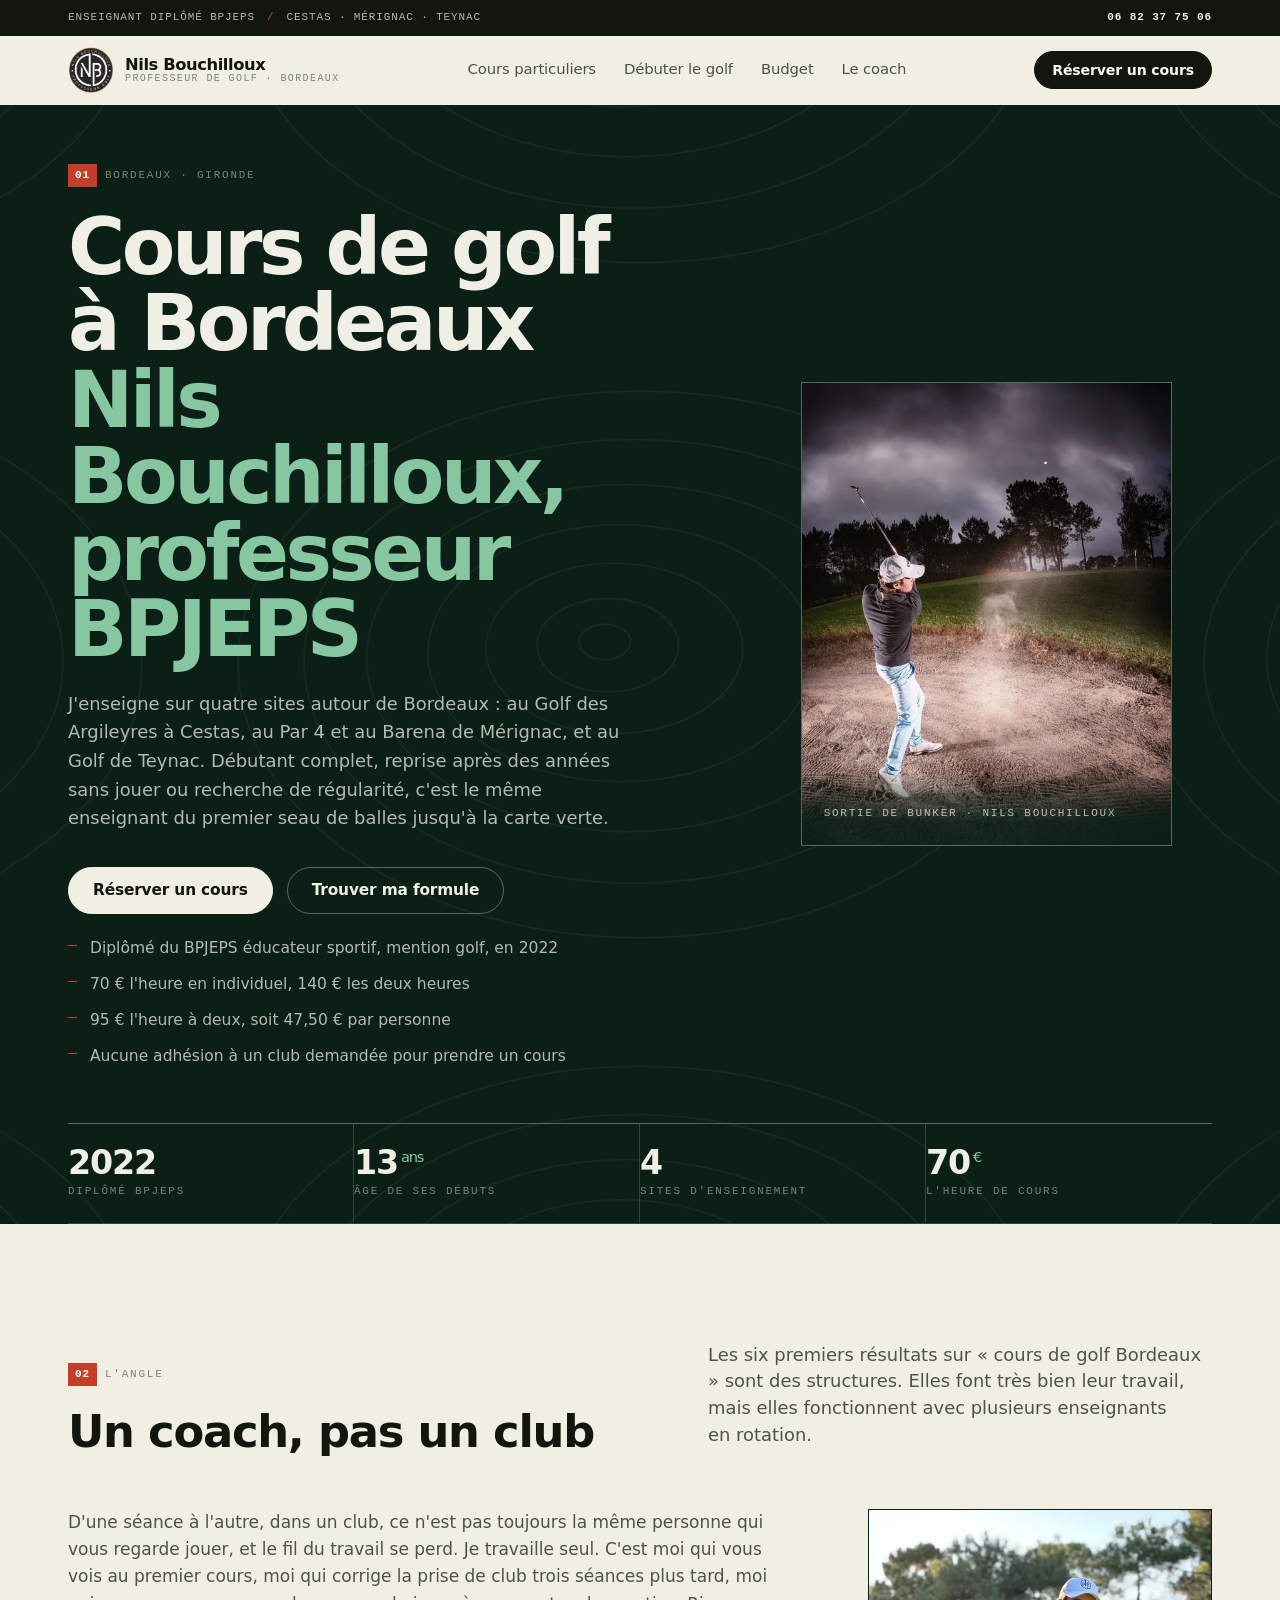
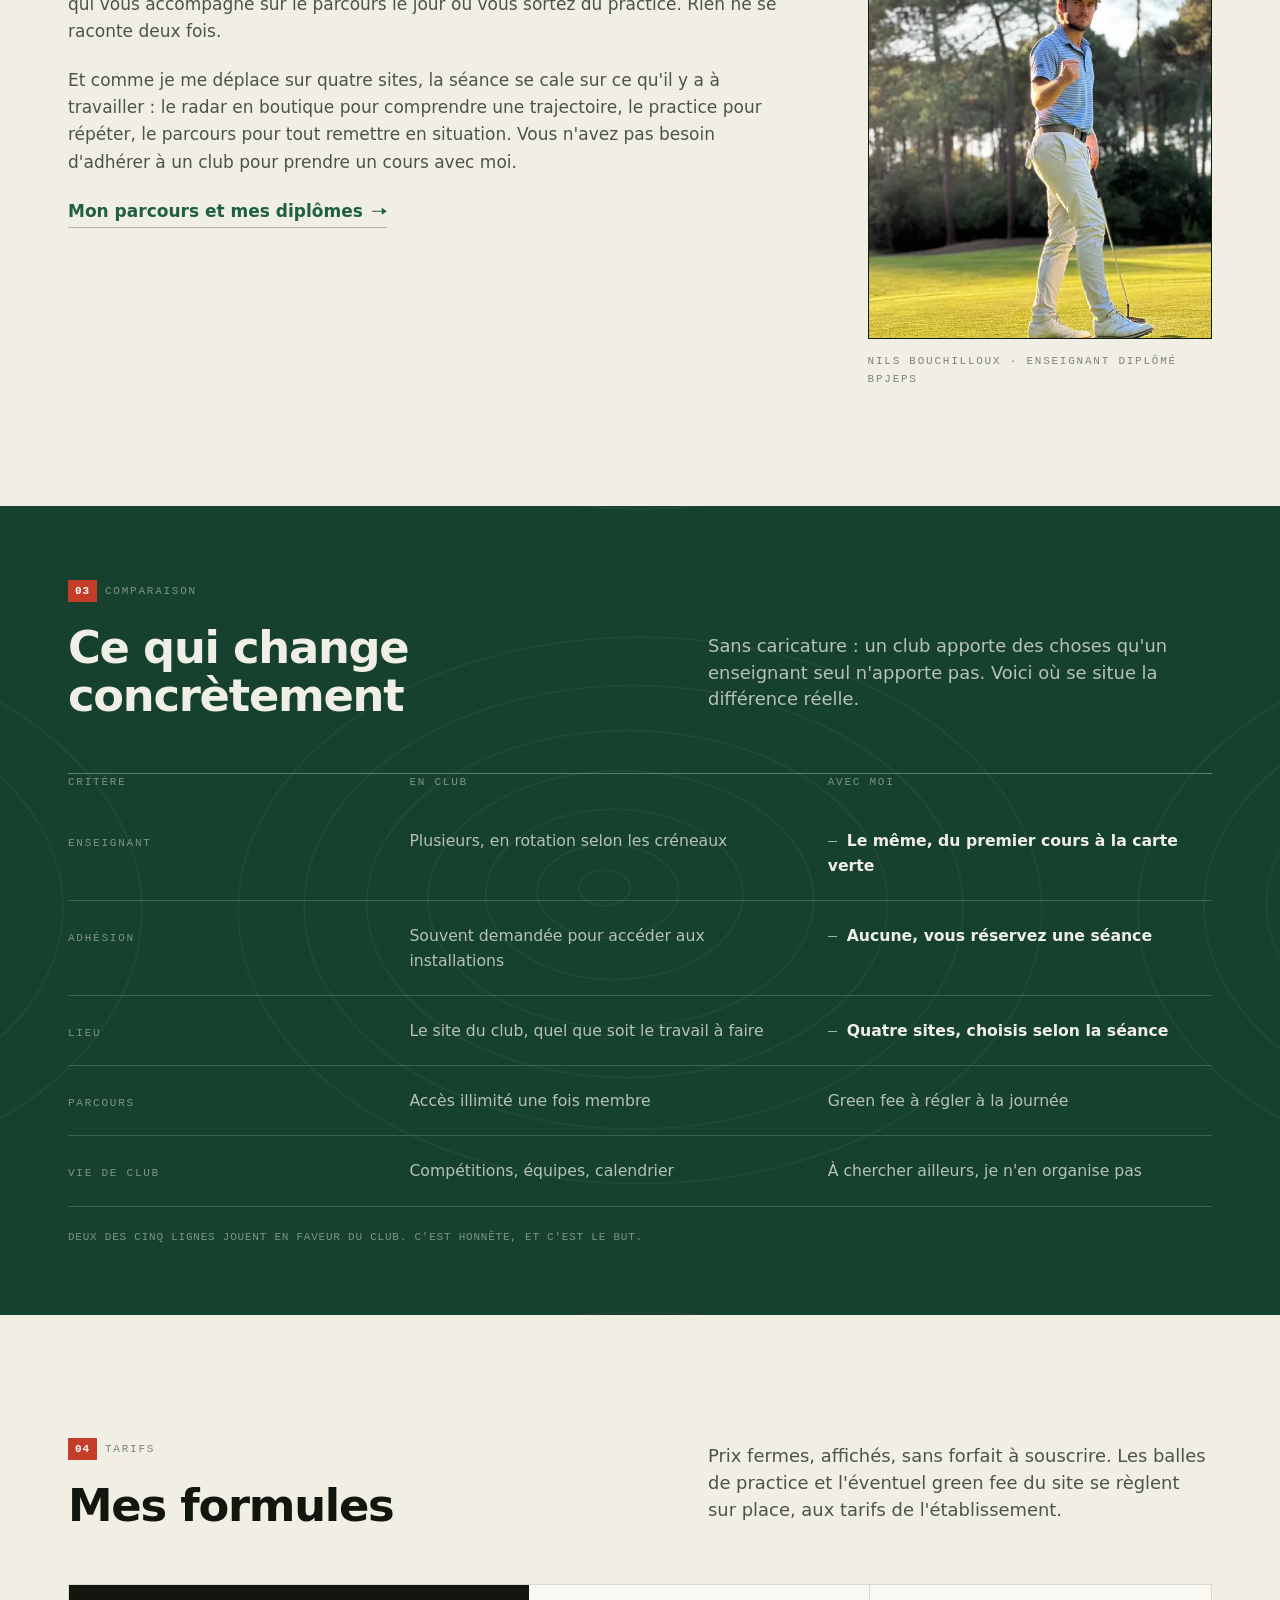
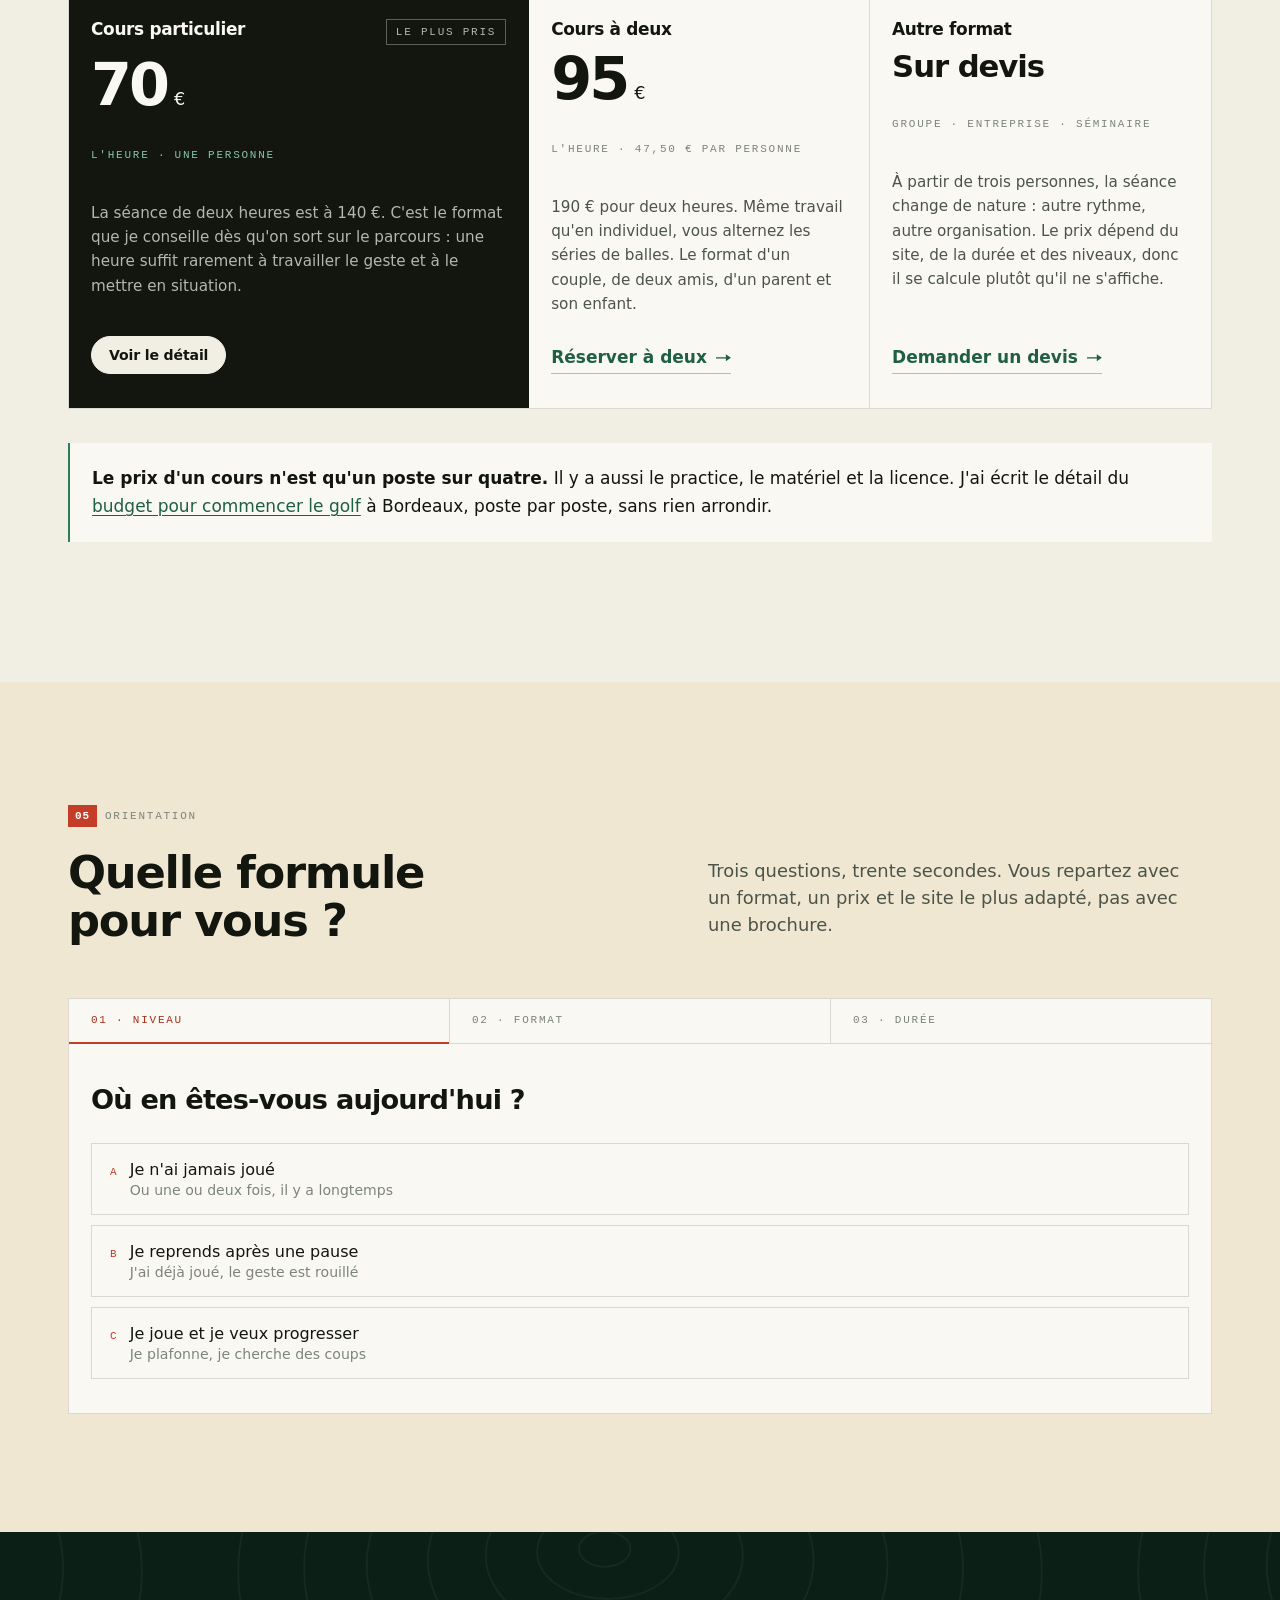
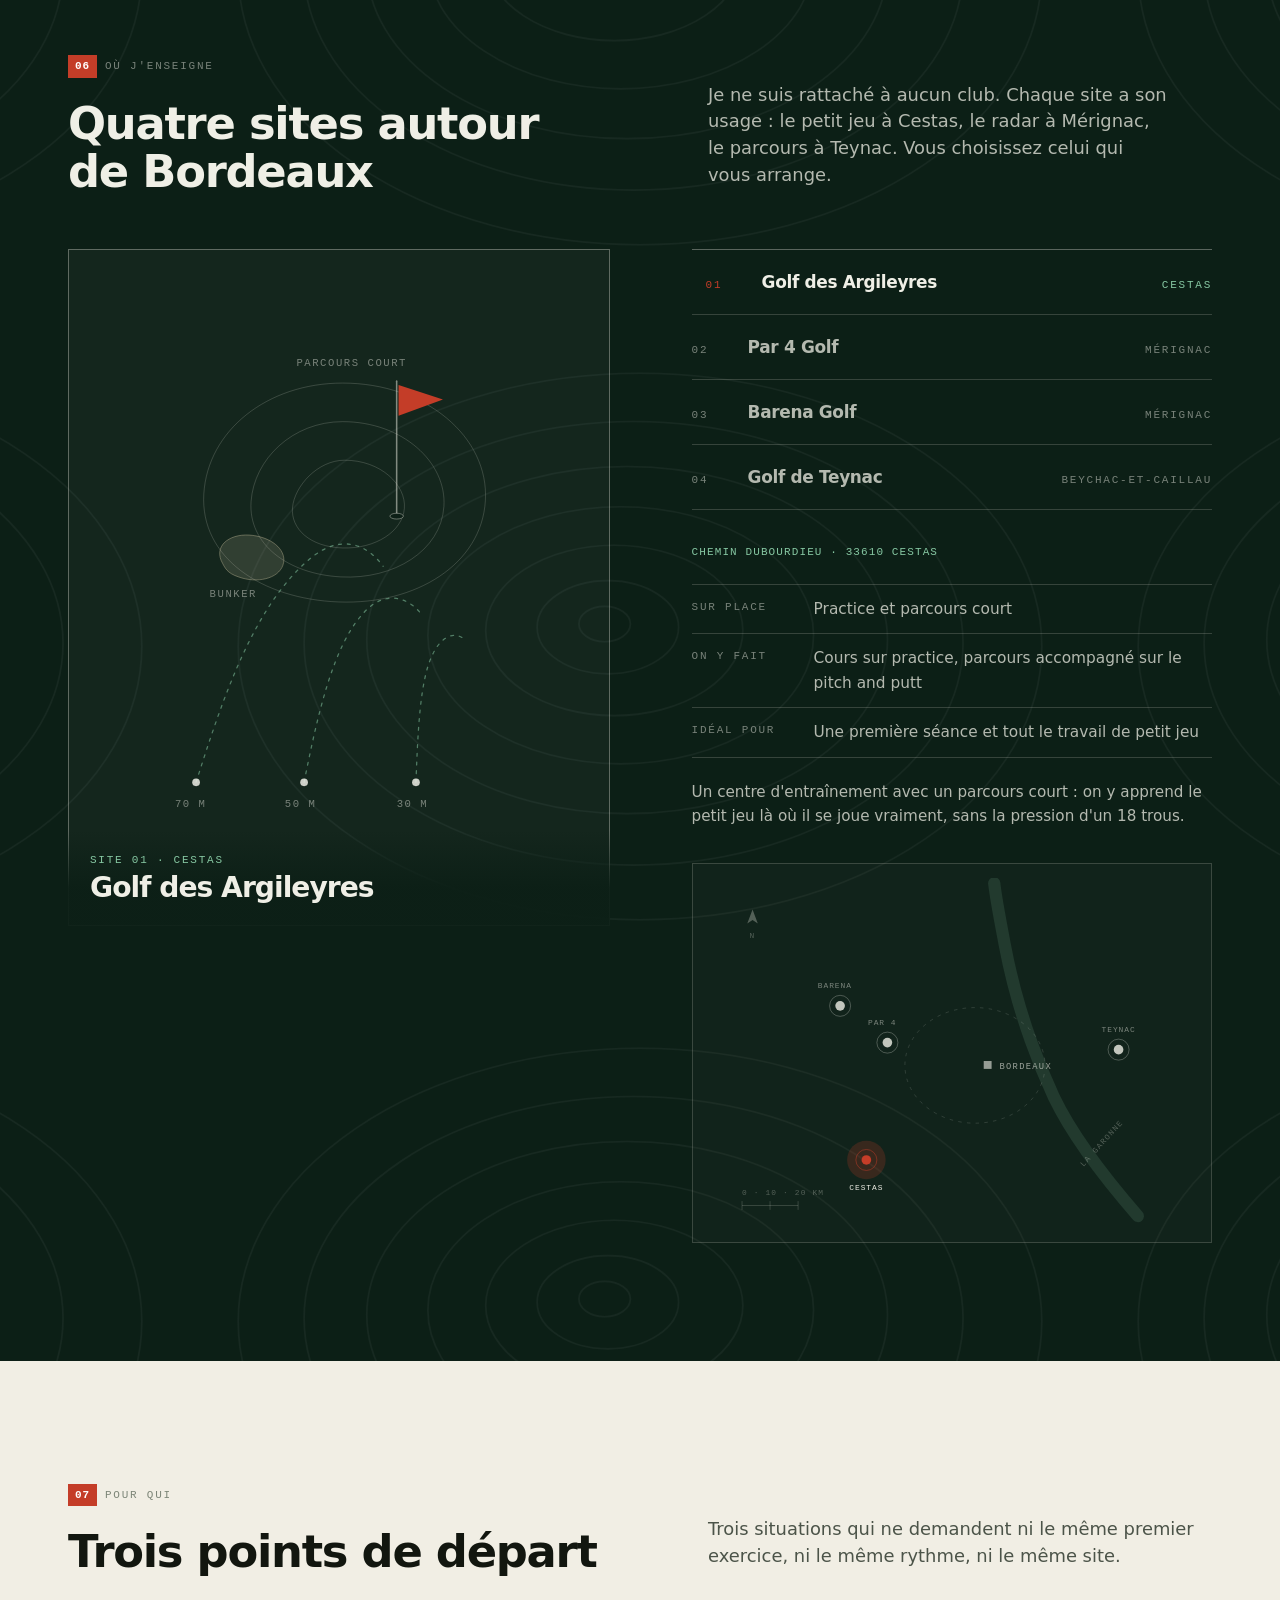
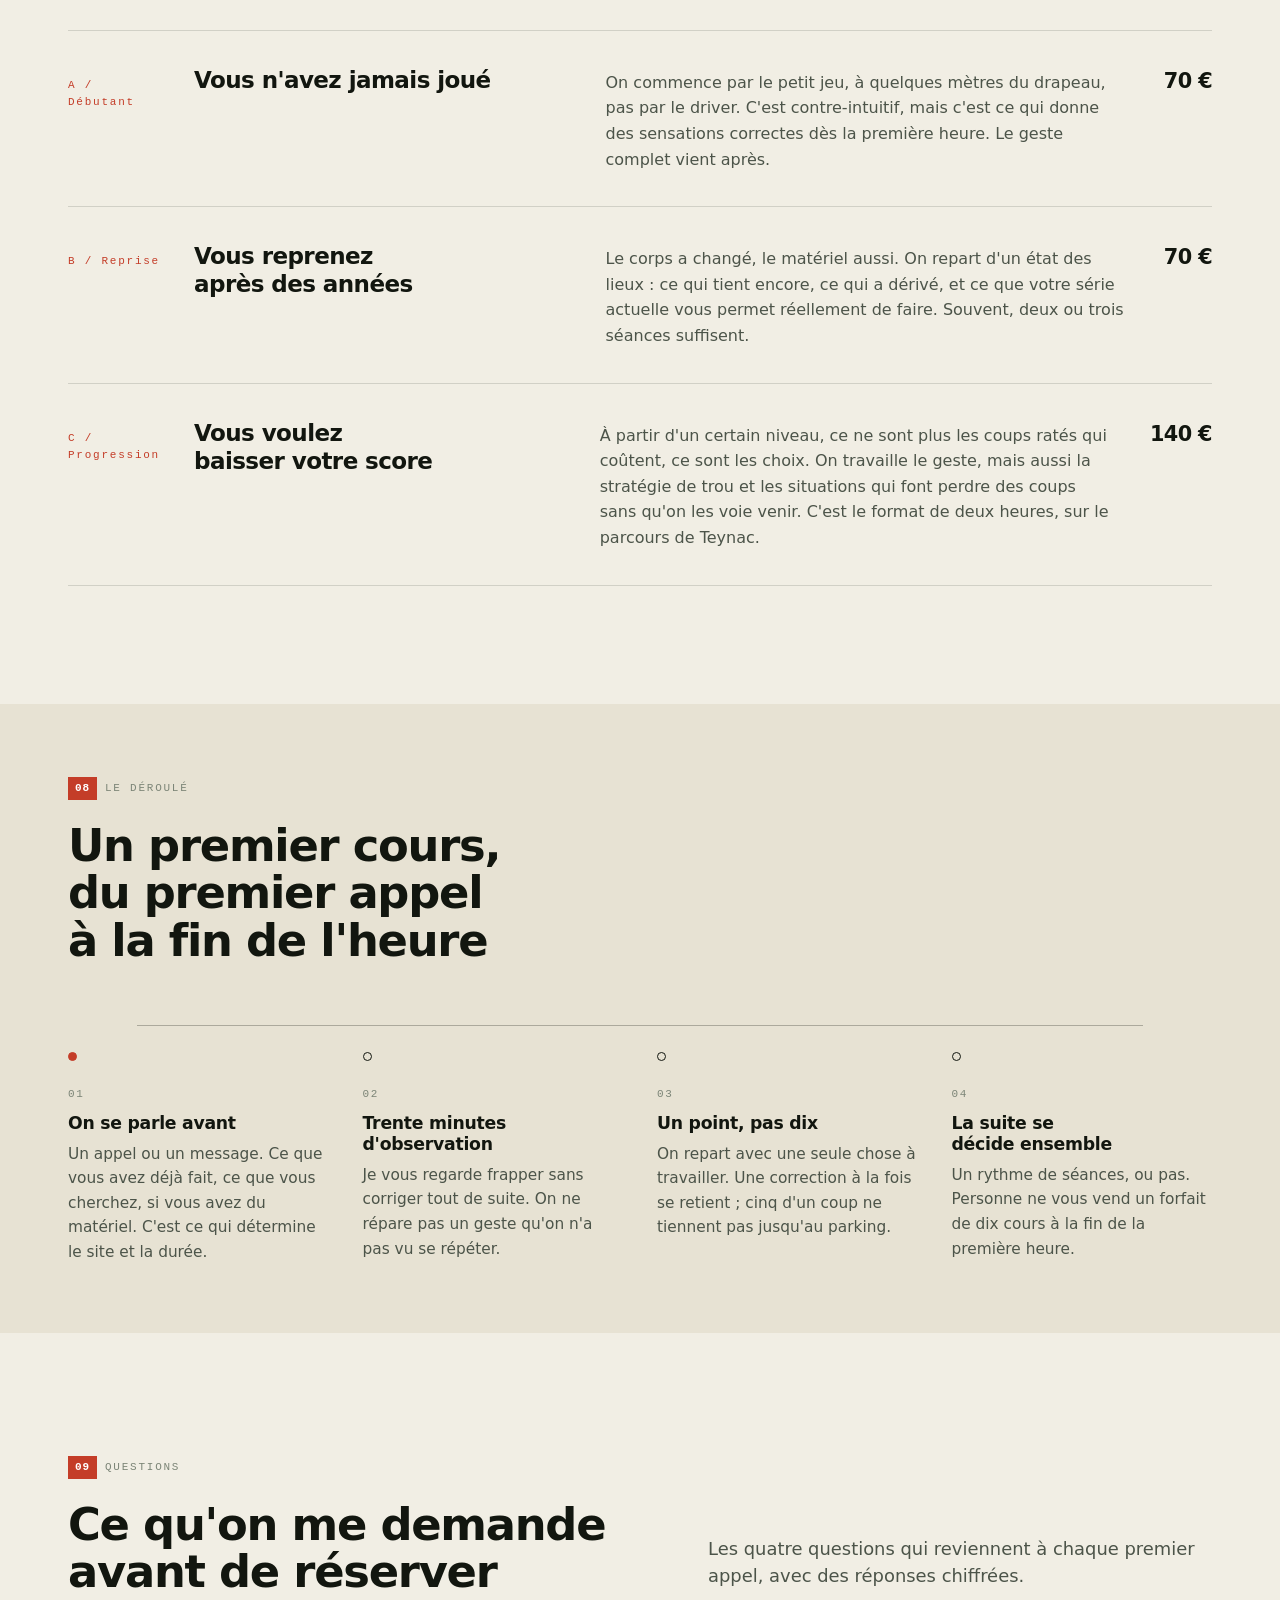
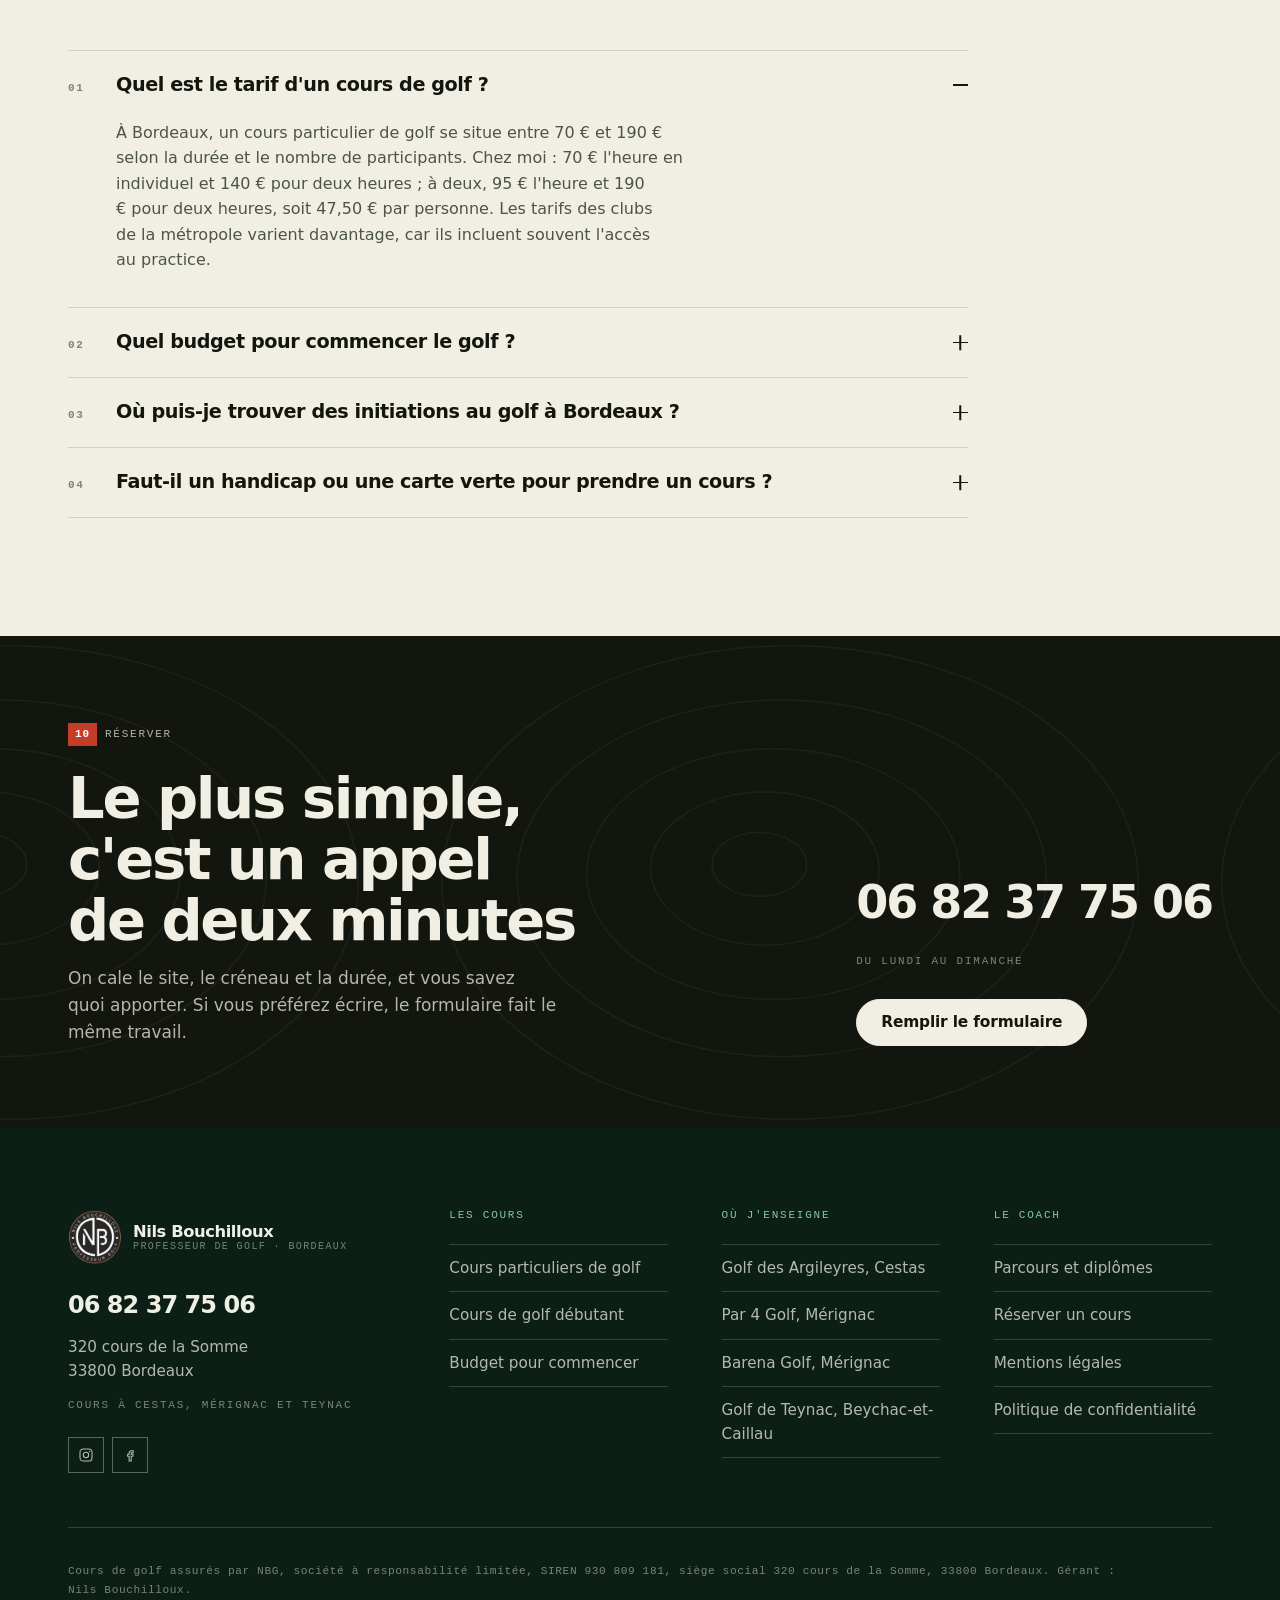
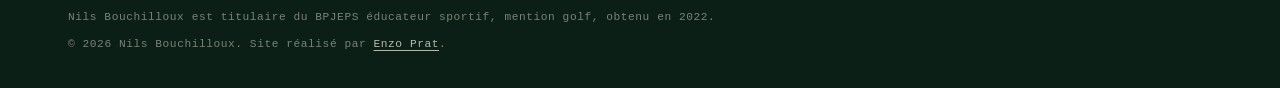
==== index.html @ 572b2d67 "Site de Nils Bouchilloux, professeur de golf à Bordeaux Site statique de neuf pages, sans build ni d" ====
<!DOCTYPE html>
<html lang="fr">
<head>
<meta charset="utf-8">
<meta name="viewport" content="width=device-width, initial-scale=1">
<title>Cours de golf à Bordeaux : Nils Bouchilloux, professeur BPJEPS</title>
<meta name="description" content="Professeur de golf diplômé BPJEPS à Bordeaux. Cours particuliers 70 € l'heure, initiation, préparation carte verte. Cestas, Mérignac, Teynac.">
<link rel="canonical" href="https://www.nilsbouchilloux.fr/">
<meta name="robots" content="index, follow, max-image-preview:large">

<meta property="og:type" content="website">
<meta property="og:locale" content="fr_FR">
<meta property="og:site_name" content="Nils Bouchilloux, cours de golf à Bordeaux">
<meta property="og:title" content="Cours de golf à Bordeaux : Nils Bouchilloux, professeur BPJEPS">
<meta property="og:description" content="Professeur de golf diplômé BPJEPS à Bordeaux. Cours particuliers 70 € l'heure, initiation, préparation carte verte. Cestas, Mérignac, Teynac.">
<meta property="og:url" content="https://www.nilsbouchilloux.fr/">

<script>document.documentElement.classList.add("js");</script>
<link rel="stylesheet" href="/assets/css/style.css">
<link rel="icon" href="/favicon.ico" sizes="32x32">
<link rel="icon" type="image/png" href="/assets/img/favicon-32.png" sizes="32x32">
<link rel="apple-touch-icon" href="/assets/img/favicon-180.png">
<meta name="theme-color" content="#12362A">

<!--
  Socle de données structurées.

  L'adresse retenue est le siège de NBG tel qu'il est déclaré à l'INSEE :
  320 cours de la Somme, 33800 Bordeaux, SIREN 930 809 181. C'est la même
  que celle du site actuel. Elle doit être reprise au caractère près sur la
  fiche Google Business, sinon le signal NAP ne vaut rien. Voir A-COMPLETER.md.
-->
<script type="application/ld+json">
{
  "@context": "https://schema.org",
  "@type": "SportsActivityLocation",
  "@id": "https://www.nilsbouchilloux.fr/#business",
  "name": "Cours de Golf Bordeaux, Nils Bouchilloux",
  "description": "Enseignant de golf diplômé BPJEPS à Bordeaux. Cours particuliers, initiation et préparation de la carte verte, au Golf des Argileyres à Cestas, au Par 4 et au Barena de Mérignac et au Golf de Teynac.",
  "url": "https://www.nilsbouchilloux.fr/",
  "telephone": "+33682377506",
  "priceRange": "70€–190€",
  "currenciesAccepted": "EUR",
  "address": {
    "@type": "PostalAddress",
    "streetAddress": "320 cours de la Somme",
    "addressLocality": "Bordeaux",
    "postalCode": "33800",
    "addressRegion": "Nouvelle-Aquitaine",
    "addressCountry": "FR"
  },
  "geo": {
    "@type": "GeoCoordinates",
    "latitude": "44.817079",
    "longitude": "-0.572112"
  },
  "areaServed": [
    { "@type": "City", "name": "Bordeaux" },
    { "@type": "City", "name": "Mérignac" },
    { "@type": "City", "name": "Cestas" },
    { "@type": "City", "name": "Pessac" },
    { "@type": "City", "name": "Beychac-et-Caillau" },
    { "@type": "AdministrativeArea", "name": "Gironde" }
  ],
  "openingHours": "Mo-Su 08:00-20:00",
  "sameAs": [
    "https://www.instagram.com/nils_golf_/",
    "https://www.facebook.com/nils.bouchilloux"
  ],
  "founder": { "@id": "https://www.nilsbouchilloux.fr/#nils" },
  "employee": { "@id": "https://www.nilsbouchilloux.fr/#nils" }
}
</script>

<script type="application/ld+json">
{
  "@context": "https://schema.org",
  "@type": "Person",
  "@id": "https://www.nilsbouchilloux.fr/#nils",
  "name": "Nils Bouchilloux",
  "jobTitle": "Enseignant de golf diplômé BPJEPS",
  "description": "Enseignant et entraîneur de golf professionnel installé à Bordeaux. Joueur depuis l'âge de 13 ans, diplômé du BPJEPS éducateur sportif mention golf en 2022.",
  "url": "https://www.nilsbouchilloux.fr/a-propos/",
  "telephone": "+33682377506",
  "knowsLanguage": "fr",
  "hasCredential": {
    "@type": "EducationalOccupationalCredential",
    "name": "BPJEPS éducateur sportif, mention golf",
    "credentialCategory": "BPJEPS",
    "educationalLevel": "Niveau 4",
    "dateCreated": "2022",
    "recognizedBy": {
      "@type": "GovernmentOrganization",
      "name": "Ministère chargé des Sports"
    }
  },
  "worksFor": { "@id": "https://www.nilsbouchilloux.fr/#business" },
  "sameAs": [
    "https://www.instagram.com/nils_golf_/",
    "https://www.facebook.com/nils.bouchilloux"
  ]
}
</script>

<script type="application/ld+json">
{
  "@context": "https://schema.org",
  "@type": "WebSite",
  "@id": "https://www.nilsbouchilloux.fr/#site",
  "url": "https://www.nilsbouchilloux.fr/",
  "name": "Nils Bouchilloux, cours de golf à Bordeaux",
  "inLanguage": "fr-FR",
  "publisher": { "@id": "https://www.nilsbouchilloux.fr/#business" }
}
</script>
</head>
<body>

<a class="saut-contenu" href="#contenu">Aller au contenu</a>

<div class="bandeau-haut">
  <div class="conteneur bandeau-haut__ligne">
    <div class="bandeau-haut__infos">
      <span>Enseignant diplômé BPJEPS</span>
      <span class="bandeau-haut__sep bandeau-haut__masquable" aria-hidden="true">/</span>
      <span class="bandeau-haut__masquable">Cestas · Mérignac · Teynac</span>
    </div>
    <a class="bandeau-haut__tel" href="tel:+33682377506">06 82 37 75 06</a>
  </div>
</div>

<header class="entete" data-entete>
  <div class="conteneur entete__ligne">
    <a class="logo" href="/" aria-label="Nils Bouchilloux, cours de golf à Bordeaux, accueil">
      <img class="logo__marque" src="/assets/img/logo-nils-bouchilloux.webp"
        alt="" width="256" height="262" loading="eager" decoding="async">
      <span class="logo__texte">
        <span class="logo__nom">Nils Bouchilloux</span>
        <span class="logo__metier">Professeur de golf · Bordeaux</span>
      </span>
    </a>

    <nav class="nav" aria-label="Navigation principale">
      <ul class="nav__liste">
        <li><a class="nav__lien" href="/cours-particuliers-golf-bordeaux/">Cours particuliers</a></li>
        <li><a class="nav__lien" href="/cours-de-golf-debutant-bordeaux/">Débuter le golf</a></li>
        <li><a class="nav__lien" href="/budget-debuter-golf-bordeaux/">Budget</a></li>
        <li><a class="nav__lien" href="/a-propos/">Le coach</a></li>
      </ul>
    </nav>

    <div class="entete__actions">
      <a class="bouton bouton--plein bouton--petit entete__reserver" href="/reserver/">Réserver un cours</a>
      <button class="burger" type="button" data-burger aria-controls="menu-mobile" aria-expanded="false">
        <span class="visuellement-cache">Ouvrir le menu</span>
        <span aria-hidden="true"></span><span aria-hidden="true"></span><span aria-hidden="true"></span>
      </button>
    </div>
  </div>
</header>

<nav class="menu-mobile" id="menu-mobile" data-menu-mobile aria-label="Navigation mobile">
  <div class="conteneur">
    <ul class="menu-mobile__liste">
      <li><a class="menu-mobile__lien" href="/cours-particuliers-golf-bordeaux/"><span><span class="menu-mobile__num">01</span>Cours particuliers</span></a></li>
      <li><a class="menu-mobile__lien" href="/cours-de-golf-debutant-bordeaux/"><span><span class="menu-mobile__num">02</span>Débuter le golf</span></a></li>
      <li><a class="menu-mobile__lien" href="/budget-debuter-golf-bordeaux/"><span><span class="menu-mobile__num">03</span>Budget pour débuter</span></a></li>
      <li><a class="menu-mobile__lien" href="/a-propos/"><span><span class="menu-mobile__num">04</span>Le coach</span></a></li>
      <li><a class="menu-mobile__lien" href="/reserver/"><span><span class="menu-mobile__num">05</span>Réserver</span></a></li>
    </ul>
    <div class="menu-mobile__actions">
      <a class="bouton bouton--plein bouton--large" href="/reserver/">Réserver un cours</a>
      <a class="bouton bouton--contour bouton--large" href="tel:+33682377506">06 82 37 75 06</a>
    </div>
    <div class="menu-mobile__pied">
      <p class="tech">Cestas · Mérignac · Beychac-et-Caillau</p>
    </div>
  </div>
</nav>

<main id="contenu">

  <!-- ====================================================================
       01. Hero. Fond du parcours, titre à 6 rem, plan de green dessiné en
       regard, et sous le tout une bande de carte de score. Le premier
       « moment fort » du site.
       ==================================================================== -->
  <section class="heros" aria-label="Présentation">
    <div class="conteneur heros__grille">
      <div class="heros__texte" data-reveler>
        <p class="repere"><span class="repere__num">01</span> Bordeaux · Gironde</p>
        <h1>
          Cours de golf à Bordeaux
          <span class="heros__lieu">Nils Bouchilloux, professeur BPJEPS</span>
        </h1>
        <p class="heros__chapeau">
          J'enseigne sur quatre sites autour de Bordeaux : au Golf des Argileyres
          à Cestas, au Par 4 et au Barena de Mérignac, et au Golf de Teynac.
          Débutant complet, reprise après des années sans jouer ou recherche de
          régularité, c'est le même enseignant du premier seau de balles jusqu'à
          la carte verte.
        </p>
        <div class="groupe-boutons">
          <a class="bouton bouton--clair" href="/reserver/">Réserver un cours</a>
          <a class="bouton bouton--contour-clair" href="#format">Trouver ma formule</a>
        </div>
        <ul class="preuves">
          <li>Diplômé du BPJEPS éducateur sportif, mention golf, en 2022</li>
          <li>70 € l'heure en individuel, 140 € les deux heures</li>
          <li>95 € l'heure à deux, soit 47,50 € par personne</li>
          <li>Aucune adhésion à un club demandée pour prendre un cours</li>
        </ul>
      </div>

      <div class="heros__media" data-reveler style="--retard:120ms">
        <figure class="trace trace--photo">
          <img src="/assets/img/nils-bouchilloux-sortie-de-bunker.webp"
            alt="Nils Bouchilloux frappe une balle depuis un bunker, le sable projeté en gerbe, sous un ciel d'orage"
            width="1180" height="1474" loading="eager" fetchpriority="high" decoding="async">
          <figcaption class="trace__legende">Sortie de bunker · Nils Bouchilloux</figcaption>
        </figure>
      </div>
    </div>

    <div class="conteneur">
      <div class="carte-score" data-reveler>
        <div class="carte-score__case">
          <span class="carte-score__valeur">2022</span>
          <span class="tech">Diplômé BPJEPS</span>
        </div>
        <div class="carte-score__case">
          <span class="carte-score__valeur">13<sup>ans</sup></span>
          <span class="tech">Âge de ses débuts</span>
        </div>
        <div class="carte-score__case">
          <span class="carte-score__valeur">4</span>
          <span class="tech">Sites d'enseignement</span>
        </div>
        <div class="carte-score__case">
          <span class="carte-score__valeur">70<sup>€</sup></span>
          <span class="tech">L'heure de cours</span>
        </div>
      </div>
    </div>
  </section>

  <!-- ====================================================================
       02. L'angle. Éditorial asymétrique : un titre large à gauche, le
       texte en colonne à droite. Aucune carte.
       ==================================================================== -->
  <section class="section section--papier">
    <div class="conteneur">
      <div class="entete-section entete-section--ligne" data-reveler>
        <div>
          <p class="repere"><span class="repere__num">02</span> L'angle</p>
          <h2>Un coach, pas un club</h2>
        </div>
        <p class="intro-section">
          Les six premiers résultats sur « cours de golf Bordeaux » sont des
          structures. Elles font très bien leur travail, mais elles fonctionnent
          avec plusieurs enseignants en rotation.
        </p>
      </div>

      <div class="duo-editorial">
      <div class="prose" data-reveler>
        <p>
          D'une séance à l'autre, dans un club, ce n'est pas toujours la même
          personne qui vous regarde jouer, et le fil du travail se perd. Je
          travaille seul. C'est moi qui vous vois au premier cours, moi qui
          corrige la prise de club trois séances plus tard, moi qui vous
          accompagne sur le parcours le jour où vous sortez du practice. Rien ne
          se raconte deux fois.
        </p>
        <p>
          Et comme je me déplace sur quatre sites, la séance se cale sur ce qu'il
          y a à travailler : le radar en boutique pour comprendre une
          trajectoire, le practice pour répéter, le parcours pour tout remettre
          en situation. Vous n'avez pas besoin d'adhérer à un club pour prendre
          un cours avec moi.
        </p>
        <p><a class="lien-fleche" href="/a-propos/">Mon parcours et mes diplômes</a></p>
      </div>

      <figure class="portrait" data-reveler>
        <div class="trace trace--papier trace--photo">
          <img src="/assets/img/nils-bouchilloux-portrait-green.webp"
            alt="Nils Bouchilloux sur un green, casquette au monogramme NB, putter à la main, poing serré après un putt rentré"
            width="900" height="1200" loading="lazy" decoding="async">
        </div>
        <figcaption class="tech">Nils Bouchilloux · enseignant diplômé BPJEPS</figcaption>
      </figure>
      </div>
    </div>
  </section>

  <!-- ====================================================================
       03. Le registre comparatif. Bande sombre compacte qui répond à
       l'objection réelle : pourquoi un indépendant plutôt qu'un club.
       ==================================================================== -->
  <section class="section section--vert section--serree">
    <div class="conteneur">
      <div class="entete-section entete-section--ligne" data-reveler>
        <div>
          <p class="repere repere--clair"><span class="repere__num">03</span> Comparaison</p>
          <h2>Ce qui change concrètement</h2>
        </div>
        <p class="intro-section">
          Sans caricature : un club apporte des choses qu'un enseignant seul
          n'apporte pas. Voici où se situe la différence réelle.
        </p>
      </div>

      <div class="registre" data-reveler>
        <div class="registre__entete">
          <span class="registre__critere">Critère</span>
          <span class="registre__critere">En club</span>
          <span class="registre__critere">Avec moi</span>
        </div>
        <div class="registre__ligne">
          <span class="registre__critere">Enseignant</span>
          <span class="registre__valeur">Plusieurs, en rotation selon les créneaux</span>
          <span class="registre__valeur registre__valeur--fort">Le même, du premier cours à la carte verte</span>
        </div>
        <div class="registre__ligne">
          <span class="registre__critere">Adhésion</span>
          <span class="registre__valeur">Souvent demandée pour accéder aux installations</span>
          <span class="registre__valeur registre__valeur--fort">Aucune, vous réservez une séance</span>
        </div>
        <div class="registre__ligne">
          <span class="registre__critere">Lieu</span>
          <span class="registre__valeur">Le site du club, quel que soit le travail à faire</span>
          <span class="registre__valeur registre__valeur--fort">Quatre sites, choisis selon la séance</span>
        </div>
        <div class="registre__ligne">
          <span class="registre__critere">Parcours</span>
          <span class="registre__valeur">Accès illimité une fois membre</span>
          <span class="registre__valeur">Green fee à régler à la journée</span>
        </div>
        <div class="registre__ligne">
          <span class="registre__critere">Vie de club</span>
          <span class="registre__valeur">Compétitions, équipes, calendrier</span>
          <span class="registre__valeur">À chercher ailleurs, je n'en organise pas</span>
        </div>
      </div>
      <p class="note">Deux des cinq lignes jouent en faveur du club. C'est honnête, et c'est le but.</p>
    </div>
  </section>

  <!-- ====================================================================
       04. Tarifs, en carte de score. Trois colonnes séparées par des
       filets, la formule phare en aplat encre.
       ==================================================================== -->
  <section class="section section--papier" id="tarifs">
    <div class="conteneur">
      <div class="entete-section entete-section--ligne" data-reveler>
        <div>
          <p class="repere"><span class="repere__num">04</span> Tarifs</p>
          <h2>Mes formules</h2>
        </div>
        <p class="intro-section">
          Prix fermes, affichés, sans forfait à souscrire. Les balles de practice
          et l'éventuel green fee du site se règlent sur place, aux tarifs de
          l'établissement.
        </p>
      </div>

      <div class="grille-tarifs" data-reveler>
        <article class="tarif tarif--phare">
          <div class="tarif__entete">
            <h3 class="tarif__nom">Cours particulier</h3>
            <span class="marqueur marqueur--clair">Le plus pris</span>
          </div>
          <p class="tarif__prix">70 <small>€</small></p>
          <p class="tarif__unite">L'heure · une personne</p>
          <p class="tarif__detail">
            La séance de deux heures est à 140 €. C'est le format que je conseille
            dès qu'on sort sur le parcours : une heure suffit rarement à travailler
            le geste et à le mettre en situation.
          </p>
          <div class="tarif__pied">
            <a class="bouton bouton--clair bouton--petit" href="/cours-particuliers-golf-bordeaux/">Voir le détail</a>
          </div>
        </article>

        <article class="tarif">
          <div class="tarif__entete">
            <h3 class="tarif__nom">Cours à deux</h3>
          </div>
          <p class="tarif__prix">95 <small>€</small></p>
          <p class="tarif__unite">L'heure · 47,50 € par personne</p>
          <p class="tarif__detail">
            190 € pour deux heures. Même travail qu'en individuel, vous alternez
            les séries de balles. Le format d'un couple, de deux amis, d'un parent
            et son enfant.
          </p>
          <div class="tarif__pied">
            <a class="lien-fleche" href="/reserver/">Réserver à deux</a>
          </div>
        </article>

        <article class="tarif">
          <div class="tarif__entete">
            <h3 class="tarif__nom">Autre format</h3>
          </div>
          <p class="tarif__prix tarif__prix--texte">Sur devis</p>
          <p class="tarif__unite">Groupe · entreprise · séminaire</p>
          <p class="tarif__detail">
            À partir de trois personnes, la séance change de nature : autre rythme,
            autre organisation. Le prix dépend du site, de la durée et des niveaux,
            donc il se calcule plutôt qu'il ne s'affiche.
          </p>
          <div class="tarif__pied">
            <a class="lien-fleche" href="/reserver/">Demander un devis</a>
          </div>
        </article>
      </div>

      <div class="encadre encadre--vert" style="margin-top:var(--e5)">
        <p>
          <strong>Le prix d'un cours n'est qu'un poste sur quatre.</strong>
          Il y a aussi le practice, le matériel et la licence. J'ai écrit le
          détail du <a href="/budget-debuter-golf-bordeaux/">budget pour commencer le golf</a>
          à Bordeaux, poste par poste, sans rien arrondir.
        </p>
      </div>
    </div>
  </section>

  <!-- ====================================================================
       05. Diagnostic. Trois questions, une formule chiffrée, un lien de
       réservation prérempli. Le visiteur a quatre formules devant lui :
       c'est exactement là qu'il hésite et qu'il repart.
       ==================================================================== -->
  <section class="section section--sable" id="format">
    <div class="conteneur">
      <div class="entete-section entete-section--ligne" data-reveler>
        <div>
          <p class="repere"><span class="repere__num">05</span> Orientation</p>
          <h2>Quelle formule pour vous ?</h2>
        </div>
        <p class="intro-section">
          Trois questions, trente secondes. Vous repartez avec un format, un
          prix et le site le plus adapté, pas avec une brochure.
        </p>
      </div>

      <div class="diagnostic" data-diagnostic data-reveler>
        <div class="diagnostic__barre" aria-hidden="true">
          <span class="diagnostic__etape-num est-active" data-etape-num="1">01 · Niveau</span>
          <span class="diagnostic__etape-num" data-etape-num="2">02 · Format</span>
          <span class="diagnostic__etape-num" data-etape-num="3">03 · Durée</span>
        </div>

        <div class="diagnostic__corps">
          <div class="diagnostic__etape" data-etape="1">
            <p class="diagnostic__question" id="diag-q1">Où en êtes-vous aujourd'hui ?</p>
            <div class="diagnostic__choix" role="group" aria-labelledby="diag-q1">
              <button class="choix" type="button" data-choix="niveau" data-valeur="debutant">
                <span class="choix__lettre">A</span>
                <span>Je n'ai jamais joué<span class="choix__detail">Ou une ou deux fois, il y a longtemps</span></span>
              </button>
              <button class="choix" type="button" data-choix="niveau" data-valeur="reprise">
                <span class="choix__lettre">B</span>
                <span>Je reprends après une pause<span class="choix__detail">J'ai déjà joué, le geste est rouillé</span></span>
              </button>
              <button class="choix" type="button" data-choix="niveau" data-valeur="joueur">
                <span class="choix__lettre">C</span>
                <span>Je joue et je veux progresser<span class="choix__detail">Je plafonne, je cherche des coups</span></span>
              </button>
            </div>
          </div>

          <div class="diagnostic__etape" data-etape="2" hidden>
            <p class="diagnostic__question" id="diag-q2">Vous venez seul, ou accompagné ?</p>
            <div class="diagnostic__choix diagnostic__choix--2" role="group" aria-labelledby="diag-q2">
              <button class="choix" type="button" data-choix="format" data-valeur="solo">
                <span class="choix__lettre">A</span>
                <span>Seul<span class="choix__detail">Toute l'heure pour vous</span></span>
              </button>
              <button class="choix" type="button" data-choix="format" data-valeur="duo">
                <span class="choix__lettre">B</span>
                <span>À deux<span class="choix__detail">Couple, ami, parent et enfant</span></span>
              </button>
            </div>
          </div>

          <div class="diagnostic__etape" data-etape="3" hidden>
            <p class="diagnostic__question" id="diag-q3">Combien de temps voulez-vous y consacrer ?</p>
            <div class="diagnostic__choix diagnostic__choix--2" role="group" aria-labelledby="diag-q3">
              <button class="choix" type="button" data-choix="duree" data-valeur="heure">
                <span class="choix__lettre">A</span>
                <span>Une heure<span class="choix__detail">De quoi poser des bases ou traiter un point précis</span></span>
              </button>
              <button class="choix" type="button" data-choix="duree" data-valeur="deuxheures">
                <span class="choix__lettre">B</span>
                <span>Deux heures<span class="choix__detail">Le practice puis le parcours, dans la même séance</span></span>
              </button>
            </div>
          </div>

          <div class="diagnostic__resultat" data-resultat role="status" tabindex="-1">
            <p class="tech" style="margin-bottom:var(--e3)">Formule conseillée</p>
            <div class="resultat__ligne">
              <span class="resultat__formule" data-resultat-formule></span>
              <span class="resultat__prix" data-resultat-prix></span>
            </div>
            <p class="resultat__pourquoi" data-resultat-pourquoi></p>
            <div class="diagnostic__actions">
              <a class="bouton bouton--plein" data-resultat-lien href="/reserver/">Réserver cette formule</a>
              <button class="diagnostic__recommencer" type="button" data-recommencer>Recommencer</button>
            </div>
          </div>
        </div>
      </div>
    </div>
  </section>

  <!-- ====================================================================
       06. Les quatre sites. Chaque lieu a son visuel, une photo quand
       elle existe, un schéma dessiné sinon, sa fiche de données et sa
       position sur le plan. On clique une ligne, tout change ensemble.
       ==================================================================== -->
  <section class="section section--nuit" id="lieux">
    <div class="conteneur">
      <div class="entete-section entete-section--ligne" data-reveler>
        <div>
          <p class="repere repere--clair"><span class="repere__num">06</span> Où j'enseigne</p>
          <h2>Quatre sites autour de Bordeaux</h2>
        </div>
        <p class="intro-section">
          Je ne suis rattaché à aucun club. Chaque site a son usage : le petit jeu
          à Cestas, le radar à Mérignac, le parcours à Teynac. Vous choisissez
          celui qui vous arrange.
        </p>
      </div>

      <div class="lieux" data-selecteur data-reveler>

        <div class="lieux__visuel">
          <figure class="vue est-active" data-vue="argileyres">
            <div class="vue__cadre">
              <svg viewBox="0 0 480 700" role="img" aria-labelledby="t-argileyres">
                <title id="t-argileyres">Schéma d'un parcours court : trois approches de longueurs différentes vers un green gardé par un bunker</title>
                <g fill="none" stroke="#EFEFE6" stroke-opacity=".18" stroke-width="1">
                  <path d="M244 138c86 0 152 56 148 122s-72 108-152 105-144-46-140-112S166 138 244 138Z"/>
                  <path d="M244 178c62 0 108 42 105 88s-52 76-107 73-96-34-93-78S192 178 244 178Z"/>
                  <path d="M246 218c38 0 64 26 62 50s-30 42-64 41-54-20-52-42S218 218 246 218Z"/>
                </g>
                <path d="M118 322c-7-17 11-29 33-26s36 17 31 31-27 19-46 12c-12-4-14-9-18-17Z"
                  fill="#DFD2AE" fill-opacity=".14" stroke="#DFD2AE" stroke-opacity=".36"/>
                <g fill="none" stroke="#86C7A2" stroke-opacity=".55" stroke-width="1.3" stroke-dasharray="3 6" stroke-linecap="round">
                  <path d="M92 552C118 470 150 372 208 322c34-30 62-16 78 6"/>
                  <path d="M204 552c14-70 30-142 62-176 22-24 46-16 60 2"/>
                  <path d="M320 552c2-52 4-108 18-134 8-16 20-22 30-16"/>
                </g>
                <g fill="#EFEFE6" fill-opacity=".85">
                  <circle cx="92" cy="552" r="4"/><circle cx="204" cy="552" r="4"/><circle cx="320" cy="552" r="4"/>
                </g>
                <path d="M300 136v138" stroke="#EFEFE6" stroke-opacity=".5" stroke-width="1.6" stroke-linecap="round"/>
                <path d="M302 140 348 155l-46 17Z" fill="#C43D28"/>
                <ellipse cx="300" cy="276" rx="7" ry="3" fill="#0C1F16" stroke="#EFEFE6" stroke-opacity=".4"/>
                <g font-family="ui-monospace, monospace" font-size="11" letter-spacing="1.6" fill="#EFEFE6" fill-opacity=".46">
                  <text x="70" y="578">70 M</text><text x="184" y="578">50 M</text><text x="300" y="578">30 M</text>
                  <text x="196" y="120">PARCOURS COURT</text><text x="106" y="360">BUNKER</text>
                </g>
              </svg>
            </div>
            <figcaption class="vue__plaque">
              <span class="tech">Site 01 · Cestas</span>
              <span class="vue__nom">Golf des Argileyres</span>
            </figcaption>
          </figure>

          <figure class="vue" data-vue="par4" hidden>
            <div class="vue__cadre vue__cadre--photo">
              <img src="/assets/img/par4-merignac-cours-au-radar.webp"
                alt="Baie de practice couverte du Par 4 à Mérignac, tapis de frappe face à un écran de simulation et râtelier de clubs"
                width="900" height="900" loading="lazy" decoding="async">
            </div>
            <figcaption class="vue__plaque">
              <span class="tech">Site 02 · Mérignac</span>
              <span class="vue__nom">Par 4 Golf</span>
            </figcaption>
          </figure>

          <figure class="vue" data-vue="barena" hidden>
            <div class="vue__cadre">
              <svg viewBox="0 0 480 700" role="img" aria-labelledby="t-barena">
                <title id="t-barena">Schéma d'un practice connecté : postes de frappe alignés face à des cibles annulaires étagées, et relevé de données de frappe</title>
                <g fill="none" stroke="#EFEFE6" stroke-opacity=".16" stroke-width="1">
                  <ellipse cx="240" cy="300" rx="26" ry="10"/><ellipse cx="240" cy="300" rx="52" ry="20"/>
                  <ellipse cx="240" cy="216" rx="34" ry="13"/><ellipse cx="240" cy="216" rx="68" ry="26"/>
                  <ellipse cx="240" cy="146" rx="44" ry="17"/><ellipse cx="240" cy="146" rx="88" ry="34"/>
                </g>
                <circle cx="240" cy="300" r="5" fill="#C43D28"/>
                <g stroke="#EFEFE6" stroke-opacity=".26" stroke-width="1">
                  <path d="M60 486h360M60 486v34M150 486v34M240 486v34M330 486v34M420 486v34"/>
                </g>
                <path d="M240 486C240 420 240 356 240 306" fill="none" stroke="#86C7A2" stroke-opacity=".5" stroke-width="1.3" stroke-dasharray="3 6"/>
                <rect x="60" y="536" width="164" height="46" fill="none" stroke="#EFEFE6" stroke-opacity=".22"/>
                <g font-family="ui-monospace, monospace" font-size="10" letter-spacing="1.4" fill="#EFEFE6" fill-opacity=".5">
                  <text x="70" y="554">VITESSE  98 MPH</text><text x="70" y="572">PORTÉE   142 M</text>
                  <text x="300" y="310">50 M</text><text x="330" y="222">100 M</text><text x="356" y="152">150 M</text>
                  <text x="60" y="470">POSTES DE FRAPPE</text>
                </g>
              </svg>
            </div>
            <figcaption class="vue__plaque">
              <span class="tech">Site 03 · Mérignac</span>
              <span class="vue__nom">Barena Golf</span>
            </figcaption>
          </figure>

          <figure class="vue" data-vue="teynac" hidden>
            <div class="vue__cadre">
              <svg viewBox="0 0 480 700" role="img" aria-labelledby="t-teynac">
                <title id="t-teynac">Schéma d'un trou de parcours en dogleg, bordé de rangs de vigne, avec départ, bunkers de fairway et green</title>
                <g stroke="#86C7A2" stroke-opacity=".14" stroke-width="1">
                  <path d="M24 120v420M52 108v432M80 96v444M408 96v444M436 108v432M464 120v420"/>
                </g>
                <path d="M186 556c-6-96 6-166 40-214 36-50 96-66 118-124 12-32 12-58 8-84"
                  fill="none" stroke="#EFEFE6" stroke-opacity=".2" stroke-width="58" stroke-linecap="round"/>
                <path d="M186 556c-6-96 6-166 40-214 36-50 96-66 118-124 12-32 12-58 8-84"
                  fill="none" stroke="#86C7A2" stroke-opacity=".28" stroke-width="1" stroke-dasharray="5 7"/>
                <ellipse cx="352" cy="112" rx="46" ry="34" fill="#86C7A2" fill-opacity=".14" stroke="#EFEFE6" stroke-opacity=".28"/>
                <path d="M352 78v40" stroke="#EFEFE6" stroke-opacity=".55" stroke-width="1.6" stroke-linecap="round"/>
                <path d="M354 80 390 92l-36 13Z" fill="#C43D28"/>
                <g fill="#DFD2AE" fill-opacity=".16" stroke="#DFD2AE" stroke-opacity=".34">
                  <ellipse cx="246" cy="296" rx="26" ry="14"/><ellipse cx="308" cy="150" rx="20" ry="12"/>
                </g>
                <rect x="176" y="548" width="20" height="8" fill="#EFEFE6" fill-opacity=".6"/>
                <g font-family="ui-monospace, monospace" font-size="11" letter-spacing="1.6" fill="#EFEFE6" fill-opacity=".46">
                  <text x="130" y="584">DÉPART</text><text x="392" y="118">GREEN</text>
                  <text x="240" y="336">BUNKERS DE FAIRWAY</text><text x="24" y="88">VIGNE</text>
                </g>
              </svg>
            </div>
            <figcaption class="vue__plaque">
              <span class="tech">Site 04 · Beychac-et-Caillau</span>
              <span class="vue__nom">Golf de Teynac</span>
            </figcaption>
          </figure>
        </div>

        <div class="lieux__contenu">
          <div class="lieux__liste" role="tablist" aria-label="Choisir un site d'enseignement">
            <button class="lieu-ligne est-actif" type="button" role="tab" aria-selected="true" data-onglet="argileyres" aria-controls="fiche-argileyres" id="onglet-argileyres">
              <span class="lieu-ligne__num">01</span>
              <span class="lieu-ligne__nom">Golf des Argileyres</span>
              <span class="lieu-ligne__lieu">Cestas</span>
            </button>
            <button class="lieu-ligne" type="button" role="tab" aria-selected="false" data-onglet="par4" aria-controls="fiche-par4" id="onglet-par4">
              <span class="lieu-ligne__num">02</span>
              <span class="lieu-ligne__nom">Par 4 Golf</span>
              <span class="lieu-ligne__lieu">Mérignac</span>
            </button>
            <button class="lieu-ligne" type="button" role="tab" aria-selected="false" data-onglet="barena" aria-controls="fiche-barena" id="onglet-barena">
              <span class="lieu-ligne__num">03</span>
              <span class="lieu-ligne__nom">Barena Golf</span>
              <span class="lieu-ligne__lieu">Mérignac</span>
            </button>
            <button class="lieu-ligne" type="button" role="tab" aria-selected="false" data-onglet="teynac" aria-controls="fiche-teynac" id="onglet-teynac">
              <span class="lieu-ligne__num">04</span>
              <span class="lieu-ligne__nom">Golf de Teynac</span>
              <span class="lieu-ligne__lieu">Beychac-et-Caillau</span>
            </button>
          </div>

          <div class="fiche-lieu est-active" id="fiche-argileyres" role="tabpanel" aria-labelledby="onglet-argileyres" data-fiche="argileyres">
            <address class="fiche-lieu__adresse">Chemin Dubourdieu · 33610 Cestas</address>
            <ul class="fiche-lieu__liste">
              <li><span class="tech">Sur place</span><span>Practice et parcours court</span></li>
              <li><span class="tech">On y fait</span><span>Cours sur practice, parcours accompagné sur le pitch and putt</span></li>
              <li><span class="tech">Idéal pour</span><span>Une première séance et tout le travail de petit jeu</span></li>
            </ul>
            <p class="fiche-lieu__note">
              Un centre d'entraînement avec un parcours court : on y apprend le
              petit jeu là où il se joue vraiment, sans la pression d'un 18 trous.
            </p>
          </div>

          <div class="fiche-lieu" id="fiche-par4" role="tabpanel" aria-labelledby="onglet-par4" data-fiche="par4" hidden>
            <address class="fiche-lieu__adresse">15 rue Faraday · 33700 Mérignac</address>
            <ul class="fiche-lieu__liste">
              <li><span class="tech">Sur place</span><span>Baie de frappe couverte, radar et atelier de fitting</span></li>
              <li><span class="tech">On y fait</span><span>Cours au radar, analyse des trajectoires et des données de frappe</span></li>
              <li><span class="tech">Idéal pour</span><span>Comprendre un défaut, et travailler par tous les temps</span></li>
            </ul>
            <p class="fiche-lieu__note">
              Le radar mesure ce que l'œil ne voit pas : vitesse de club, angle
              d'attaque, départ de balle. C'est l'endroit où l'on comprend pourquoi
              la balle part à droite, pas seulement qu'elle part à droite.
            </p>
          </div>

          <div class="fiche-lieu" id="fiche-barena" role="tabpanel" aria-labelledby="onglet-barena" data-fiche="barena" hidden>
            <address class="fiche-lieu__adresse">107 avenue Marcel Dassault · 33700 Mérignac</address>
            <ul class="fiche-lieu__liste">
              <li><span class="tech">Sur place</span><span>Practice connecté, balles à puce et cibles chiffrées</span></li>
              <li><span class="tech">On y fait</span><span>Séances de frappe avec relevé de distance et de précision</span></li>
              <li><span class="tech">Idéal pour</span><span>Débuter sans intimidation, et venir à plusieurs</span></li>
            </ul>
            <p class="fiche-lieu__note">
              Chaque balle est mesurée et le score s'affiche devant le poste. C'est
              le site le moins intimidant pour quelqu'un qui n'a jamais mis les
              pieds sur un golf, et le plus simple pour une séance à deux.
            </p>
          </div>

          <div class="fiche-lieu" id="fiche-teynac" role="tabpanel" aria-labelledby="onglet-teynac" data-fiche="teynac" hidden>
            <address class="fiche-lieu__adresse">22 route de Teynac · 33750 Beychac-et-Caillau</address>
            <ul class="fiche-lieu__liste">
              <li><span class="tech">Sur place</span><span>Parcours 18 trous, par 68, 4 919 mètres</span></li>
              <li><span class="tech">On y fait</span><span>Cours sur parcours, stratégie de trou, gestion des départs</span></li>
              <li><span class="tech">Idéal pour</span><span>Mettre en situation ce qui a été travaillé au practice</span></li>
            </ul>
            <p class="fiche-lieu__note">
              Un parcours dessiné entre vigne et forêt, au cœur de l'Entre-deux-Mers,
              à dix-huit kilomètres de Bordeaux. C'est là que la technique devient
              un score.
            </p>
          </div>

          <div class="plan">
            <svg viewBox="0 0 560 400" role="img" aria-labelledby="t-plan-lieux">
              <title id="t-plan-lieux">Plan schématique situant les quatre sites autour de Bordeaux : Cestas au sud-ouest, le Par 4 et le Barena à Mérignac à l'ouest, et Teynac à l'est</title>
              <path d="M492 386C452 340 418 296 396 250 372 198 352 140 340 76 334 44 330 24 328 6"
                fill="none" stroke="#86C7A2" stroke-opacity=".14" stroke-width="14" stroke-linecap="round"/>
              <text x="430" y="330" font-family="ui-monospace, monospace" font-size="9" letter-spacing="1.4" fill="#EFEFE6" fill-opacity=".3" transform="rotate(-48 430 330)">LA GARONNE</text>
              <ellipse cx="306" cy="214" rx="80" ry="66" fill="none" stroke="#EFEFE6" stroke-opacity=".16" stroke-width="1" stroke-dasharray="4 6"/>
              <rect x="316" y="209" width="9" height="9" fill="#EFEFE6" fill-opacity=".6"/>
              <text x="334" y="218" font-family="ui-monospace, monospace" font-size="10" letter-spacing="1.5" fill="#EFEFE6" fill-opacity=".62">BORDEAUX</text>

              <g class="plan__point est-actif" data-point="argileyres" role="button" tabindex="0" aria-label="Golf des Argileyres à Cestas">
                <circle class="plan__halo" cx="182" cy="322" r="22" fill="#C43D28" fill-opacity=".22"/>
                <circle cx="182" cy="322" r="5.5" fill="#C43D28"/>
                <circle cx="182" cy="322" r="12" fill="none" stroke="#C43D28" stroke-opacity=".55"/>
                <text class="plan__etiquette" x="182" y="356" text-anchor="middle">CESTAS</text>
              </g>
              <g class="plan__point" data-point="par4" role="button" tabindex="0" aria-label="Par 4 Golf à Mérignac">
                <circle class="plan__halo" cx="206" cy="188" r="22" fill="#C43D28" fill-opacity=".22"/>
                <circle cx="206" cy="188" r="5.5" fill="#EFEFE6" fill-opacity=".8"/>
                <circle cx="206" cy="188" r="12" fill="none" stroke="#EFEFE6" stroke-opacity=".3"/>
                <text class="plan__etiquette" x="200" y="168" text-anchor="middle">PAR 4</text>
              </g>
              <g class="plan__point" data-point="barena" role="button" tabindex="0" aria-label="Barena Golf à Mérignac">
                <circle class="plan__halo" cx="152" cy="146" r="22" fill="#C43D28" fill-opacity=".22"/>
                <circle cx="152" cy="146" r="5.5" fill="#EFEFE6" fill-opacity=".8"/>
                <circle cx="152" cy="146" r="12" fill="none" stroke="#EFEFE6" stroke-opacity=".3"/>
                <text class="plan__etiquette" x="146" y="126" text-anchor="middle">BARENA</text>
              </g>
              <g class="plan__point" data-point="teynac" role="button" tabindex="0" aria-label="Golf de Teynac à Beychac-et-Caillau">
                <circle class="plan__halo" cx="470" cy="196" r="22" fill="#C43D28" fill-opacity=".22"/>
                <circle cx="470" cy="196" r="5.5" fill="#EFEFE6" fill-opacity=".8"/>
                <circle cx="470" cy="196" r="12" fill="none" stroke="#EFEFE6" stroke-opacity=".3"/>
                <text class="plan__etiquette" x="470" y="176" text-anchor="middle">TEYNAC</text>
              </g>

              <g stroke="#EFEFE6" stroke-opacity=".2" stroke-width="1">
                <path d="M40 374h64M40 369v10M72 369v10M104 369v10"/>
              </g>
              <text x="40" y="362" font-family="ui-monospace, monospace" font-size="9" letter-spacing="1.3" fill="#EFEFE6" fill-opacity=".3">0 · 10 · 20 KM</text>
              <g fill="#EFEFE6" fill-opacity=".3">
                <path d="M52 36l6 16-6-4-6 4z"/>
                <text x="52" y="68" font-family="ui-monospace, monospace" font-size="9" letter-spacing="1.3" text-anchor="middle">N</text>
              </g>
            </svg>
          </div>
        </div>
      </div>

      <p class="note" data-en-attente>
        <span class="a-confirmer">[[À CONFIRMER : faut-il apporter ses clubs sur chacun des quatre sites, ou du matériel est-il prêté pour une première séance ?]]</span>
      </p>
    </div>
  </section>

  <!-- ====================================================================
       07. Pour qui. Trois réglures de carnet, avec le profil à gauche et
       le contenu à droite. Aucune carte, aucune icône générique.
       ==================================================================== -->
  <section class="section section--papier">
    <div class="conteneur">
      <div class="entete-section entete-section--ligne" data-reveler>
        <div>
          <p class="repere"><span class="repere__num">07</span> Pour qui</p>
          <h2>Trois points de départ</h2>
        </div>
        <p class="intro-section">
          Trois situations qui ne demandent ni le même premier exercice, ni le
          même rythme, ni le même site.
        </p>
      </div>

      <div class="reglures" data-reveler>
        <a class="reglure" href="/cours-de-golf-debutant-bordeaux/">
          <span class="reglure__index">A / Débutant</span>
          <h3 class="reglure__titre">Vous n'avez jamais joué</h3>
          <p class="reglure__texte">
            On commence par le petit jeu, à quelques mètres du drapeau, pas par
            le driver. C'est contre-intuitif, mais c'est ce qui donne des
            sensations correctes dès la première heure. Le geste complet vient
            après.
          </p>
          <span class="reglure__valeur">70 €</span>
        </a>

        <a class="reglure" href="/cours-particuliers-golf-bordeaux/">
          <span class="reglure__index">B / Reprise</span>
          <h3 class="reglure__titre">Vous reprenez après des années</h3>
          <p class="reglure__texte">
            Le corps a changé, le matériel aussi. On repart d'un état des lieux :
            ce qui tient encore, ce qui a dérivé, et ce que votre série actuelle
            vous permet réellement de faire. Souvent, deux ou trois séances
            suffisent.
          </p>
          <span class="reglure__valeur">70 €</span>
        </a>

        <a class="reglure" href="/cours-particuliers-golf-bordeaux/">
          <span class="reglure__index">C / Progression</span>
          <h3 class="reglure__titre">Vous voulez baisser votre score</h3>
          <p class="reglure__texte">
            À partir d'un certain niveau, ce ne sont plus les coups ratés qui
            coûtent, ce sont les choix. On travaille le geste, mais aussi la
            stratégie de trou et les situations qui font perdre des coups sans
            qu'on les voie venir. C'est le format de deux heures, sur le parcours
            de Teynac.
          </p>
          <span class="reglure__valeur">140 €</span>
        </a>
      </div>
    </div>
  </section>

  <!-- ====================================================================
       08. Le déroulé, en routing de parcours : une ligne continue, quatre
       jalons. Construction différente des réglures qui précèdent.
       ==================================================================== -->
  <section class="section section--creux section--serree">
    <div class="conteneur">
      <div class="entete-section" data-reveler>
        <p class="repere"><span class="repere__num">08</span> Le déroulé</p>
        <h2>Un premier cours, du premier appel à la fin de l'heure</h2>
      </div>

      <ol class="deroule" data-reveler>
        <li class="deroule__jalon">
          <span class="deroule__num">01</span>
          <h3>On se parle avant</h3>
          <p>
            Un appel ou un message. Ce que vous avez déjà fait, ce que vous
            cherchez, si vous avez du matériel. C'est ce qui détermine le site
            et la durée.
          </p>
        </li>
        <li class="deroule__jalon">
          <span class="deroule__num">02</span>
          <h3>Trente minutes d'observation</h3>
          <p>
            Je vous regarde frapper sans corriger tout de suite. On ne répare
            pas un geste qu'on n'a pas vu se répéter.
          </p>
        </li>
        <li class="deroule__jalon">
          <span class="deroule__num">03</span>
          <h3>Un point, pas dix</h3>
          <p>
            On repart avec une seule chose à travailler. Une correction à la
            fois se retient ; cinq d'un coup ne tiennent pas jusqu'au parking.
          </p>
        </li>
        <li class="deroule__jalon">
          <span class="deroule__num">04</span>
          <h3>La suite se décide ensemble</h3>
          <p>
            Un rythme de séances, ou pas. Personne ne vous vend un forfait de
            dix cours à la fin de la première heure.
          </p>
        </li>
      </ol>
    </div>
  </section>

  <!-- ====================================================================
       09. Questions. Réglures dépliables, réponses toujours dans le DOM.
       ==================================================================== -->
  <section class="section section--papier">
    <div class="conteneur">
      <div class="entete-section entete-section--ligne" data-reveler>
        <div>
          <p class="repere"><span class="repere__num">09</span> Questions</p>
          <h2>Ce qu'on me demande avant de réserver</h2>
        </div>
        <p class="intro-section">
          Les quatre questions qui reviennent à chaque premier appel, avec des
          réponses chiffrées.
        </p>
      </div>

      <div class="questions" data-reveler>
        <article class="question">
          <h3 class="question__titre">
            <button class="question__bouton" type="button" data-accordeon-bouton aria-controls="q-01" aria-expanded="true">
              <span class="question__num">01</span>
              <span>Quel est le tarif d'un cours de golf ?</span>
              <span class="question__signe" aria-hidden="true"></span>
            </button>
          </h3>
          <div class="question__panneau est-ouvert" id="q-01" role="region">
            <div class="question__interieur">
              <div class="question__reponse">
                <p>
                  À Bordeaux, un cours particulier de golf se situe entre 70 € et
                  190 € selon la durée et le nombre de participants. Chez moi :
                  70 € l'heure en individuel et 140 € pour deux heures ; à deux,
                  95 € l'heure et 190 € pour deux heures, soit 47,50 € par
                  personne. Les tarifs des clubs de la métropole varient
                  davantage, car ils incluent souvent l'accès au practice.
                </p>
              </div>
            </div>
          </div>
        </article>

        <article class="question">
          <h3 class="question__titre">
            <button class="question__bouton" type="button" data-accordeon-bouton aria-controls="q-02" aria-expanded="false">
              <span class="question__num">02</span>
              <span>Quel budget pour commencer le golf ?</span>
              <span class="question__signe" aria-hidden="true"></span>
            </button>
          </h3>
          <div class="question__panneau" id="q-02" role="region">
            <div class="question__interieur">
              <div class="question__reponse">
                <p>
                  Pour démarrer le golf à Bordeaux, comptez quatre postes
                  distincts : les cours (70 € l'heure), l'accès au
                  practice, le matériel (une demi-série d'occasion suffit
                  largement les premiers mois) et la licence de la Fédération
                  française de golf, qui n'est nécessaire que pour jouer en club
                  ou en compétition. Il n'est pas indispensable d'acheter des
                  clubs avant le premier cours.
                </p>
                <p>
                  <a class="lien-fleche" href="/budget-debuter-golf-bordeaux/">Le budget poste par poste</a>
                </p>
              </div>
            </div>
          </div>
        </article>

        <article class="question">
          <h3 class="question__titre">
            <button class="question__bouton" type="button" data-accordeon-bouton aria-controls="q-03" aria-expanded="false">
              <span class="question__num">03</span>
              <span>Où puis-je trouver des initiations au golf à Bordeaux ?</span>
              <span class="question__signe" aria-hidden="true"></span>
            </button>
          </h3>
          <div class="question__panneau" id="q-03" role="region">
            <div class="question__interieur">
              <div class="question__reponse">
                <p>
                  Les initiations au golf autour de Bordeaux se prennent soit
                  dans un club, soit avec un enseignant indépendant qui se
                  déplace sur plusieurs sites. Je propose des séances
                  d'initiation au Golf des Argileyres à Cestas, au Par 4 et au
                  Barena de Mérignac et au Golf de Teynac, en individuel ou à deux,
                  sans adhésion préalable à un club et sans engagement sur une suite.
                </p>
              </div>
            </div>
          </div>
        </article>

        <article class="question">
          <h3 class="question__titre">
            <button class="question__bouton" type="button" data-accordeon-bouton aria-controls="q-04" aria-expanded="false">
              <span class="question__num">04</span>
              <span>Faut-il un handicap ou une carte verte pour prendre un cours ?</span>
              <span class="question__signe" aria-hidden="true"></span>
            </button>
          </h3>
          <div class="question__panneau" id="q-04" role="region">
            <div class="question__interieur">
              <div class="question__reponse">
                <p>
                  Non. La carte verte atteste que vous connaissez les règles et
                  l'étiquette, et la plupart des parcours la demandent pour jouer
                  18 trous. Elle n'est en revanche exigée ni pour taper des
                  balles au practice, ni pour prendre un cours. C'est même
                  l'inverse : préparer la carte verte fait partie de ce que
                  j'enseigne.
                </p>
                <p>
                  <a class="lien-fleche" href="/cours-de-golf-debutant-bordeaux/">La carte verte, comment on l'obtient</a>
                </p>
              </div>
            </div>
          </div>
        </article>
      </div>
    </div>
  </section>

  <!-- ====================================================================
       10. Appel final. Pleine largeur, encre, numéro traité comme un titre.
       ==================================================================== -->
  <section class="appel">
    <div class="conteneur appel__grille" data-reveler>
      <div>
        <p class="repere"><span class="repere__num">10</span> Réserver</p>
        <h2>Le plus simple, c'est un appel de deux minutes</h2>
        <p>
          On cale le site, le créneau et la durée, et vous savez quoi apporter.
          Si vous préférez écrire, le formulaire fait le même travail.
        </p>
      </div>
      <div class="appel__colonne">
        <a class="appel__tel" href="tel:+33682377506">06 82 37 75 06</a>
        <span class="tech">Du lundi au dimanche</span>
        <div class="groupe-boutons" style="margin-top:var(--e3)">
          <a class="bouton bouton--clair" href="/reserver/">Remplir le formulaire</a>
        </div>
      </div>
    </div>
  </section>

</main>
<footer class="pied">
  <div class="conteneur">
    <div class="pied__grille">
      <div>
        <a class="logo pied__logo" href="/" aria-label="Nils Bouchilloux, accueil">
          <img class="logo__marque" src="/assets/img/logo-nils-bouchilloux.webp" alt="" width="256" height="262" loading="lazy" decoding="async">
          <span class="logo__texte">
            <span class="logo__nom">Nils Bouchilloux</span>
            <span class="logo__metier">Professeur de golf · Bordeaux</span>
          </span>
        </a>
        <a class="pied__tel" href="tel:+33682377506">06 82 37 75 06</a>
        <address class="pied__adresse">
          320 cours de la Somme<br>
          33800 Bordeaux
        </address>
        <p class="tech">Cours à Cestas, Mérignac et Teynac</p>
        <p data-en-attente><span class="a-confirmer">[[À CONFIRMER : adresse e-mail professionnelle à afficher]]</span></p>
        <div class="pied__reseaux">
          <a href="https://www.instagram.com/nils_golf_/" rel="me noopener" target="_blank" aria-label="Instagram de Nils Bouchilloux">
            <svg viewBox="0 0 24 24" fill="none" stroke="currentColor" stroke-width="1.6" aria-hidden="true"><rect x="3" y="3" width="18" height="18" rx="5"/><circle cx="12" cy="12" r="4"/><circle cx="17.4" cy="6.6" r="1" fill="currentColor" stroke="none"/></svg>
          </a>
          <a href="https://www.facebook.com/nils.bouchilloux" rel="me noopener" target="_blank" aria-label="Facebook de Nils Bouchilloux">
            <svg viewBox="0 0 24 24" fill="none" stroke="currentColor" stroke-width="1.6" aria-hidden="true"><path d="M14.5 8.5h2.2V5.6h-2.5c-2.2 0-3.5 1.3-3.5 3.6v1.7H8.4v3h2.3V21h3.1v-7.1h2.4l.4-3h-2.8V9.6c0-.8.3-1.1.7-1.1Z"/></svg>
          </a>
        </div>
      </div>

      <div>
        <h2 class="pied__titre">Les cours</h2>
        <ul class="pied__liste">
          <li><a href="/cours-particuliers-golf-bordeaux/">Cours particuliers de golf</a></li>
          <li><a href="/cours-de-golf-debutant-bordeaux/">Cours de golf débutant</a></li>
          <li><a href="/budget-debuter-golf-bordeaux/">Budget pour commencer</a></li>
        </ul>
      </div>

      <div>
        <h2 class="pied__titre">Où j'enseigne</h2>
        <ul class="pied__liste">
          <li><a href="/#lieux">Golf des Argileyres, Cestas</a></li>
          <li><a href="/#lieux">Par 4 Golf, Mérignac</a></li>
          <li><a href="/#lieux">Barena Golf, Mérignac</a></li>
          <li><a href="/#lieux">Golf de Teynac, Beychac-et-Caillau</a></li>
        </ul>
      </div>

      <div>
        <h2 class="pied__titre">Le coach</h2>
        <ul class="pied__liste">
          <li><a href="/a-propos/">Parcours et diplômes</a></li>
          <li><a href="/reserver/">Réserver un cours</a></li>
          <li><a href="/mentions-legales/">Mentions légales</a></li>
          <li><a href="/politique-de-confidentialite/">Politique de confidentialité</a></li>
        </ul>
      </div>
    </div>

    <div class="pied__bas">
      <p>
        Cours de golf assurés par NBG, société à responsabilité limitée,
        SIREN 930 809 181, siège social 320 cours de la Somme, 33800 Bordeaux.
        Gérant : Nils Bouchilloux.
      </p>
      <p data-en-attente>
        Capital social : <span class="a-confirmer">[[À CONFIRMER : capital social]]</span>.
      </p>
      <p>Nils Bouchilloux est titulaire du BPJEPS éducateur sportif, mention golf, obtenu en 2022.</p>
      <p>&copy; <span data-annee>2026</span> Nils Bouchilloux. Site réalisé par <a href="https://www.enzoprat.fr" rel="noopener" target="_blank">Enzo Prat</a>.</p>
    </div>
  </div>
</footer>

<div class="barre-appel" data-barre-appel>
  <a class="bouton bouton--contour bouton--petit" href="tel:+33682377506">Appeler</a>
  <a class="bouton bouton--plein bouton--petit" href="/reserver/">Réserver un cours</a>
</div>

<script src="/assets/js/main.js" defer></script>
</body>
</html>
---- assets/css/style.css ----
/* ==========================================================================
   Nils Bouchilloux — système visuel « carnet de parcours »

   Le raisonnement de direction artistique, écrit ici pour que personne ne
   le défasse par inadvertance.

   Les sites de golf se ressemblent tous : vert émeraude, photo de green au
   coucher de soleil, serif distingué, club-house. C'est la brochure de
   resort. Elle vend un lieu. Nils ne vend pas un lieu : il se déplace sur
   trois sites et il vend une méthode fondée sur la mesure.

   Or le golf est le seul sport grand public entièrement bâti sur des
   nombres écrits à la main : la carte de score, l'index, le carnet de
   parcours, les distances plantées dans le fairway, et aujourd'hui les
   données du radar. C'est ce vocabulaire-là qui sert de langage visuel.

   Conséquences concrètes, appliquées partout :
   - le papier d'une carte de score comme fond dominant, pas le blanc ;
   - des filets d'un pixel au lieu de cartes à ombre portée ;
   - des chiffres en chasse fixe tabulaire, traités comme des données ;
   - des repères de distance en guise de numérotation de section ;
   - des tracés de greens dessinés en SVG plutôt que des photos absentes ;
   - le rouge du piquet de départ arrière comme unique accent.

   La police est la pile système. Sur Apple c'est SF Pro, ailleurs Segoe.
   Aucun fichier à télécharger : la personnalité vient de la composition,
   des graisses et de l'interlettrage, pas d'une police achetée.
   ========================================================================== */

/* L'attribut hidden doit l'emporter sur les display des composants, sinon
   une ligne en grid ou un item en flex resterait visible. */
[hidden] { display: none !important; }

/* --------------------------------------------------------------------------
   1. Variables
   -------------------------------------------------------------------------- */
:root {
  /* Papiers. Le fond dominant est un papier légèrement jauni, celui d'une
     carte de score qui a passé la journée dans une poche. Pas du blanc. */
  --papier: #F1EEE4;
  --papier-clair: #FAF8F2;
  --papier-creux: #E7E2D3;
  --sable: #DFD2AE;
  --sable-voile: #EFE7D2;

  /* Encres. Un noir à reflet vert, jamais un gris neutre. */
  --encre: #12160F;
  --encre-douce: #4C5449;
  --encre-tenue: #7C8577;

  /* Le parcours. Fonds profonds des moments forts. */
  --vert-nuit: #0C1F16;
  --vert: #16412E;
  --vert-surface: #1E5239;

  /* Verts de travail */
  --vert-vif: #2C7F55;
  --vert-fonce: #1F6041;
  --vert-clair: #86C7A2;
  --vert-voile: #E3EDE5;

  /* Rouge du piquet de départ arrière. Unique accent chaud. Il numérote,
     il souligne, il ne remplit jamais un aplat. */
  --rouge: #C43D28;
  --rouge-texte: #A5301D;
  --rouge-voile: #F6E2DC;

  /* Filets. Le séparateur principal du site, à la place des bordures de
     cartes et des ombres portées. */
  --trait: rgba(18, 22, 15, 0.14);
  --trait-fort: rgba(18, 22, 15, 0.28);
  --trait-clair: rgba(241, 238, 228, 0.18);
  --trait-clair-fort: rgba(241, 238, 228, 0.34);

  /* Sur fond sombre */
  --sur-vert: #EFEFE6;
  --sur-vert-doux: rgba(239, 239, 230, 0.74);
  --sur-vert-tenu: rgba(239, 239, 230, 0.48);

  /* Typographie. Pile système : SF Pro sur Apple, Segoe UI sur Windows.
     La chasse fixe porte toutes les données et tous les libellés, comme
     sur une carte de score imprimée. */
  --ui: "SF Pro Display", -apple-system, BlinkMacSystemFont, "Segoe UI",
        system-ui, Roboto, "Helvetica Neue", Arial, sans-serif;
  --display: "SF Pro Display", -apple-system, BlinkMacSystemFont, "Segoe UI",
             system-ui, Roboto, "Helvetica Neue", Arial, sans-serif;
  --mono: ui-monospace, "SF Mono", SFMono-Regular, Menlo, "Cascadia Mono",
          "Roboto Mono", "Courier New", monospace;

  /* Échelle. Le contraste est volontairement brutal : un titre à 100 px
     au-dessus d'un libellé à 11 px. C'est ce qui fait la composition. */
  --t-hero: clamp(2.8rem, 6.1vw, 5.3rem);
  --t-h1: clamp(2.3rem, 5vw, 4rem);
  --t-h2: clamp(1.85rem, 3.5vw, 3rem);
  --t-h3: clamp(1.05rem, 1.45vw, 1.26rem);
  --t-chiffre: clamp(2.4rem, 4.6vw, 4rem);
  --t-chiffre-geant: clamp(3.4rem, 8vw, 7rem);
  --t-chapeau: clamp(1.06rem, 1.4vw, 1.24rem);
  --t-corps: 1.0625rem;
  --t-petit: 0.9rem;
  --t-label: 0.6875rem;

  /* Interlettrage. Les très grandes tailles se resserrent fort, les
     libellés en chasse fixe s'écartent beaucoup. */
  --ls-hero: -0.045em;
  --ls-h1: -0.038em;
  --ls-h2: -0.028em;
  --ls-h3: -0.015em;
  --ls-label: 0.16em;

  /* Espacement, en progression régulière */
  --e1: 4px;  --e2: 8px;  --e3: 14px; --e4: 22px;
  --e5: 34px; --e6: 54px; --e7: 82px; --e8: 120px;

  /* Rayons presque nuls. Un carnet n'a pas les coins arrondis à 16 px.
     Seul le bouton garde la pilule, qui est la seule forme ronde du site. */
  --r-net: 2px;
  --r-doux: 5px;
  --r-pill: 999px;

  /* Une seule ombre, très courte, réservée à l'en-tête collée. */
  --ombre-entete: 0 1px 0 var(--trait), 0 10px 24px -20px rgba(12, 31, 22, 0.5);

  /* Rythme */
  --largeur: 1240px;
  --largeur-etroite: 680px;
  --largeur-texte: 66ch;
  --gouttiere: 20px;
  --section-y: 62px;

  --transition: 200ms cubic-bezier(0.32, 0.72, 0, 1);
  --transition-lente: 640ms cubic-bezier(0.32, 0.72, 0, 1);
}

@media (min-width: 768px) { :root { --gouttiere: 34px; --section-y: 92px; } }
@media (min-width: 1180px) { :root { --gouttiere: 48px; --section-y: 118px; } }

/* --------------------------------------------------------------------------
   2. Réinitialisation
   -------------------------------------------------------------------------- */
*, *::before, *::after { box-sizing: border-box; }

html {
  -webkit-text-size-adjust: 100%;
  scroll-behavior: smooth;
  scroll-padding-top: 88px;
}

body {
  margin: 0;
  background: var(--papier);
  color: var(--encre);
  font-family: var(--ui);
  font-size: var(--t-corps);
  line-height: 1.6;
  -webkit-font-smoothing: antialiased;
  -moz-osx-font-smoothing: grayscale;
  overflow-x: hidden;
  /* Les chiffres s'alignent en colonne partout : c'est une carte de score. */
  font-variant-numeric: tabular-nums lining-nums;
}

img, svg, video, iframe { display: block; max-width: 100%; }
img { height: auto; }

h1, h2, h3, h4 {
  font-family: var(--display);
  margin: 0 0 var(--e3);
  color: var(--encre);
  text-wrap: balance;
}
h1 { font-size: var(--t-h1); font-weight: 700; letter-spacing: var(--ls-h1); line-height: 1.02; }
h2 { font-size: var(--t-h2); font-weight: 700; letter-spacing: var(--ls-h2); line-height: 1.06; }
h3 { font-size: var(--t-h3); font-weight: 640; letter-spacing: var(--ls-h3); line-height: 1.22; }

p { margin: 0 0 var(--e4); text-wrap: pretty; }
p:last-child { margin-bottom: 0; }

a { color: var(--vert-fonce); text-underline-offset: 3px; text-decoration-thickness: 1px; }
a:hover { color: var(--encre); }

ul, ol { margin: 0 0 var(--e4); padding-left: 1.1rem; }
li { margin-bottom: var(--e2); }

strong { font-weight: 640; color: var(--encre); }

:focus-visible { outline: 2px solid var(--rouge); outline-offset: 3px; border-radius: var(--r-net); }
::selection { background: var(--sable); color: var(--encre); }

/* --------------------------------------------------------------------------
   3. Primitives de mise en page
   -------------------------------------------------------------------------- */
.conteneur { width: 100%; max-width: var(--largeur); margin-inline: auto; padding-inline: var(--gouttiere); }
.conteneur--etroit { max-width: var(--largeur-etroite); }

.visuellement-cache {
  position: absolute; width: 1px; height: 1px; margin: -1px; padding: 0;
  overflow: hidden; clip: rect(0 0 0 0); white-space: nowrap; border: 0;
}

.saut-contenu {
  position: absolute; left: 50%; transform: translate(-50%, -140%); z-index: 200;
  background: var(--encre); color: var(--papier); padding: 12px 22px;
  text-decoration: none; transition: transform var(--transition);
}
.saut-contenu:focus { transform: translate(-50%, 0); color: var(--papier); }

/* Le libellé en chasse fixe. Il porte toutes les métadonnées du site :
   numéros de section, unités, intitulés de colonne, distances. */
.tech, .label {
  font-family: var(--mono);
  font-size: var(--t-label);
  letter-spacing: var(--ls-label);
  text-transform: uppercase;
  color: var(--encre-tenue);
  font-weight: 500;
}

/* Le repère de distance, planté au bord du fairway. Sert de numéro de
   section : il remplace le surtitre décoratif et il est unique au golf. */
.repere {
  display: inline-flex; align-items: baseline; gap: 8px;
  font-family: var(--mono); font-size: var(--t-label);
  letter-spacing: var(--ls-label); text-transform: uppercase;
  color: var(--encre-tenue); margin-bottom: var(--e4);
}
.repere__num {
  display: inline-block; padding: 3px 7px 2px;
  background: var(--rouge); color: #fff;
  font-weight: 600; letter-spacing: 0.08em;
}
.repere--clair { color: var(--sur-vert-tenu); }

/* Marqueur de contenu, plus discret que le repère */
.marqueur {
  display: inline-block; padding: 4px 9px 3px;
  border: 1px solid var(--trait-fort);
  font-family: var(--mono); font-size: var(--t-label);
  letter-spacing: var(--ls-label); text-transform: uppercase;
  color: var(--encre-douce);
}
.marqueur--rouge { border-color: var(--rouge); color: var(--rouge-texte); }
.marqueur--clair { border-color: var(--trait-clair-fort); color: var(--sur-vert-doux); }

.lien-fleche {
  display: inline-flex; align-items: center; gap: 9px;
  font-weight: 560; text-decoration: none; color: var(--vert-fonce);
  border-bottom: 1px solid var(--trait-fort); padding-bottom: 2px;
  transition: border-color var(--transition), color var(--transition);
}
.lien-fleche::after {
  content: ""; width: 15px; height: 7px; background: currentColor;
  clip-path: polygon(0 42%, 66% 42%, 66% 0, 100% 50%, 66% 100%, 66% 58%, 0 58%);
  transition: transform var(--transition);
}
.lien-fleche:hover { color: var(--encre); border-color: var(--encre); }
.lien-fleche:hover::after { transform: translateX(4px); }
.section--vert .lien-fleche, .section--nuit .lien-fleche { color: var(--vert-clair); border-color: var(--trait-clair-fort); }
.section--vert .lien-fleche:hover, .section--nuit .lien-fleche:hover { color: var(--sur-vert); border-color: var(--sur-vert); }

/* Marqueur des faits non fournis. */
.a-confirmer {
  background: var(--rouge-voile); color: var(--rouge-texte);
  border-bottom: 1px dashed var(--rouge); padding: 0 4px;
  font-size: 0.94em;
}

/* --------------------------------------------------------------------------
   4. Boutons. Deux formes seulement : le plein et le contour. Aucun
      dégradé, aucune ombre, aucun bouton géant.
   -------------------------------------------------------------------------- */
.bouton {
  display: inline-flex; align-items: center; justify-content: center; gap: 10px;
  font-family: var(--ui); font-size: 0.96rem; font-weight: 560; line-height: 1;
  letter-spacing: -0.01em;
  padding: 15px 24px; border-radius: var(--r-pill);
  border: 1px solid transparent; text-decoration: none; cursor: pointer;
  transition: background var(--transition), color var(--transition),
              border-color var(--transition), transform var(--transition);
}
.bouton:active { transform: scale(0.985); }

.bouton--plein { background: var(--encre); border-color: var(--encre); color: var(--papier-clair); }
.bouton--plein:hover { background: var(--vert); border-color: var(--vert); color: var(--papier-clair); }

.bouton--vert { background: var(--vert-vif); border-color: var(--vert-vif); color: #fff; }
.bouton--vert:hover { background: var(--vert-fonce); border-color: var(--vert-fonce); color: #fff; }

.bouton--contour { background: transparent; border-color: var(--trait-fort); color: var(--encre); }
.bouton--contour:hover { border-color: var(--encre); background: var(--encre); color: var(--papier-clair); }

.bouton--clair { background: var(--papier); border-color: var(--papier); color: var(--encre); }
.bouton--clair:hover { background: #fff; border-color: #fff; }

.bouton--contour-clair { background: transparent; border-color: var(--trait-clair-fort); color: var(--sur-vert); }
.bouton--contour-clair:hover { background: var(--sur-vert); border-color: var(--sur-vert); color: var(--vert-nuit); }

.bouton--petit { padding: 11px 17px; font-size: 0.88rem; }
.bouton--large { width: 100%; padding: 17px 24px; }

.groupe-boutons { display: flex; flex-wrap: wrap; gap: var(--e3); }

/* Sur mobile, deux boutons empilés de largeurs différentes font bricolage.
   Ils prennent toute la largeur, et la cible tactile devient franche. */
@media (max-width: 560px) {
  .groupe-boutons .bouton { flex: 1 1 100%; }
  .groupe-boutons .bouton--petit { flex: 0 1 auto; }
}

/* --------------------------------------------------------------------------
   5. En-tête. Une barre fine, un filet, aucune ombre au repos. Le logo est
      une marque dessinée, pas un mot posé à côté d'une icône générique.
   -------------------------------------------------------------------------- */
.bandeau-haut {
  background: var(--encre); color: var(--sur-vert-doux);
  font-family: var(--mono); font-size: var(--t-label);
  letter-spacing: 0.08em; text-transform: uppercase;
}
.bandeau-haut__ligne {
  display: flex; align-items: center; justify-content: space-between;
  gap: var(--e3); min-height: 36px; padding-block: 8px;
}
.bandeau-haut__infos { display: flex; align-items: center; gap: 12px; flex-wrap: wrap; }
.bandeau-haut__sep { color: var(--rouge); }
.bandeau-haut__tel { color: var(--papier); text-decoration: none; white-space: nowrap; font-weight: 600; }
.bandeau-haut__tel:hover { color: var(--vert-clair); }
@media (max-width: 660px) { .bandeau-haut__masquable { display: none; } }

.entete {
  position: sticky; top: 0; z-index: 100;
  background: color-mix(in srgb, var(--papier) 88%, transparent);
  backdrop-filter: saturate(150%) blur(14px);
  border-bottom: 1px solid transparent;
  transition: border-color var(--transition), box-shadow var(--transition);
}
.entete.est-collee { border-bottom-color: var(--trait); box-shadow: var(--ombre-entete); }
.entete__ligne { display: flex; align-items: center; justify-content: space-between; gap: var(--e4); min-height: 68px; }

.logo { display: inline-flex; align-items: center; gap: 11px; text-decoration: none; color: var(--encre); flex: none; }
.logo__marque { width: 42px; height: 42px; flex: none; object-fit: contain; }
@media (min-width: 768px) { .logo__marque { width: 46px; height: 46px; } }
.logo__texte { display: flex; flex-direction: column; line-height: 1.1; }
.logo__nom { font-family: var(--display); font-weight: 680; font-size: 1.02rem; letter-spacing: -0.025em; }
.logo__metier { font-family: var(--mono); font-size: 0.625rem; letter-spacing: 0.14em; text-transform: uppercase; color: var(--encre-tenue); }

.nav { display: none; }
@media (min-width: 1060px) { .nav { display: block; } }
.nav__liste { display: flex; align-items: center; gap: 2px; list-style: none; margin: 0; padding: 0; }
.nav__liste > li { margin: 0; }
.nav__lien {
  display: inline-flex; align-items: center; gap: 6px;
  padding: 9px 13px; font-size: 0.93rem; font-weight: 500; letter-spacing: -0.01em;
  color: var(--encre-douce); text-decoration: none; background: none; border: 0;
  font-family: inherit; cursor: pointer; position: relative;
  transition: color var(--transition);
}
.nav__lien::after {
  content: ""; position: absolute; left: 13px; right: 13px; bottom: 4px;
  height: 1px; background: var(--encre); transform: scaleX(0); transform-origin: left;
  transition: transform var(--transition);
}
.nav__lien:hover { color: var(--encre); }
.nav__lien:hover::after { transform: scaleX(1); }
.nav__lien[aria-current="page"] { color: var(--encre); }
.nav__lien[aria-current="page"]::after { transform: scaleX(1); background: var(--rouge); }
.nav__chevron { width: 10px; height: 6px; transition: transform var(--transition); opacity: .6; }
.nav__lien[aria-expanded="true"] .nav__chevron { transform: rotate(180deg); }

.nav__item--deroulant { position: relative; }
.sous-menu {
  position: absolute; top: calc(100% + 6px); left: 0; min-width: 300px;
  background: var(--papier-clair); border: 1px solid var(--trait);
  padding: 6px; list-style: none; margin: 0;
  opacity: 0; visibility: hidden; transform: translateY(-4px);
  transition: opacity var(--transition), transform var(--transition), visibility var(--transition);
  box-shadow: 0 18px 40px -28px rgba(12, 31, 22, .6);
}
.sous-menu.est-ouvert { opacity: 1; visibility: visible; transform: translateY(0); }
.sous-menu li { margin: 0; }
.sous-menu a {
  display: flex; align-items: baseline; gap: 10px; padding: 11px 13px;
  font-size: 0.92rem; color: var(--encre); text-decoration: none;
  transition: background var(--transition);
}
.sous-menu a:hover { background: var(--papier-creux); }
.sous-menu .tech { flex: none; color: var(--rouge-texte); }

.entete__actions { display: flex; align-items: center; gap: 9px; }
.entete__reserver { display: none; }
@media (min-width: 560px) { .entete__reserver { display: inline-flex; } }

.burger {
  width: 42px; height: 42px; display: grid; place-content: center; gap: 5px;
  background: none; border: 1px solid var(--trait-fort); border-radius: var(--r-net); cursor: pointer;
}
@media (min-width: 1060px) { .burger { display: none; } }
.burger span { display: block; width: 17px; height: 1.5px; background: var(--encre); transition: transform var(--transition), opacity var(--transition); }
.burger[aria-expanded="true"] span:nth-child(2) { transform: translateY(6.5px) rotate(45deg); }
.burger[aria-expanded="true"] span:nth-child(3) { opacity: 0; }
.burger[aria-expanded="true"] span:nth-child(4) { transform: translateY(-6.5px) rotate(-45deg); }

/* Menu mobile : une feuille pleine, pas un panneau flottant. Chaque entrée
   est une réglure numérotée, comme les trous d'une carte de score. */
.menu-mobile {
  display: none; position: fixed; inset: 104px 0 0; z-index: 99;
  background: var(--papier); overflow-y: auto;
  padding-block: var(--e4) var(--e7);
}
.menu-mobile.est-ouvert { display: block; }
@media (min-width: 1060px) { .menu-mobile { display: none !important; } }
.menu-mobile__liste { list-style: none; margin: 0 0 var(--e5); padding: 0; border-top: 1px solid var(--trait); }
.menu-mobile__liste > li { margin: 0; border-bottom: 1px solid var(--trait); }
.menu-mobile__lien, .menu-mobile__declencheur {
  display: flex; align-items: center; justify-content: space-between; gap: var(--e3);
  width: 100%; padding: 18px 2px; font-family: var(--display);
  font-size: 1.32rem; font-weight: 620; letter-spacing: -0.028em; color: var(--encre);
  text-decoration: none; background: none; border: 0; cursor: pointer; text-align: left;
}
.menu-mobile__num { font-family: var(--mono); font-size: var(--t-label); letter-spacing: var(--ls-label); color: var(--rouge); margin-right: 12px; }
.menu-mobile__declencheur[aria-expanded="true"] .nav__chevron { transform: rotate(180deg); }
.menu-mobile__sous { list-style: none; margin: 0 0 var(--e3); padding: 0 0 0 var(--e5); display: none; }
.menu-mobile__sous.est-ouvert { display: block; }
.menu-mobile__sous a { display: block; padding: 11px 0; font-size: 1rem; color: var(--encre-douce); text-decoration: none; }
.menu-mobile__sous a:hover { color: var(--encre); }
.menu-mobile__actions { display: grid; gap: 10px; }
.menu-mobile__pied { margin-top: var(--e5); padding-top: var(--e4); border-top: 1px solid var(--trait); }

/* --------------------------------------------------------------------------
   6. Sections et grounds. Quatre fonds seulement, alternés pour créer le
      rythme : papier, papier creux, sable, et le vert du parcours.
   -------------------------------------------------------------------------- */
.section { padding-block: var(--section-y); position: relative; }
.section--serree { padding-block: calc(var(--section-y) * 0.58); }
.section--papier { background: var(--papier); }
.section--clair { background: var(--papier-clair); }
.section--creux { background: var(--papier-creux); }
.section--sable { background: var(--sable-voile); }
.section--vert { background: var(--vert); color: var(--sur-vert); }
.section--nuit { background: var(--vert-nuit); color: var(--sur-vert); }

.section--vert h1, .section--vert h2, .section--vert h3,
.section--nuit h1, .section--nuit h2, .section--nuit h3,
.section--vert strong, .section--nuit strong { color: var(--sur-vert); }
.section--vert .tech, .section--nuit .tech { color: var(--sur-vert-tenu); }
.section--vert a:not(.bouton), .section--nuit a:not(.bouton) { color: var(--vert-clair); }

/* Les sections sombres portent la trame des courbes de niveau d'un green.
   C'est la signature graphique du site : personne d'autre ne l'utilise. */
.section--vert::before, .section--nuit::before, .heros::before {
  content: ""; position: absolute; inset: 0; pointer-events: none;
  background-image: url("data:image/svg+xml,%3Csvg xmlns='http://www.w3.org/2000/svg' width='560' height='420' viewBox='0 0 560 420'%3E%3Cg fill='none' stroke='%23EFEFE6' stroke-opacity='.055' stroke-width='1'%3E%3Cellipse cx='280' cy='210' rx='250' ry='170'/%3E%3Cellipse cx='276' cy='208' rx='205' ry='138'/%3E%3Cellipse cx='272' cy='206' rx='162' ry='108'/%3E%3Cellipse cx='268' cy='203' rx='120' ry='80'/%3E%3Cellipse cx='264' cy='200' rx='80' ry='53'/%3E%3Cellipse cx='260' cy='198' rx='44' ry='29'/%3E%3Cellipse cx='258' cy='196' rx='16' ry='11'/%3E%3C/g%3E%3C/svg%3E");
  background-position: center;
  background-size: 900px auto;
  opacity: .9;
}
.section--vert > *, .section--nuit > *, .heros > * { position: relative; z-index: 1; }

/* En-tête de section. Le titre à gauche, l'intro décalée : jamais centré,
   jamais symétrique. */
.entete-section { margin-bottom: var(--e6); }
.entete-section h2 { margin-bottom: 0; max-width: 18ch; }
.entete-section--large h2 { max-width: 24ch; }
.intro-section { font-size: var(--t-chapeau); color: var(--encre-douce); line-height: 1.5; max-width: 54ch; margin-top: var(--e3); }
.section--vert .intro-section, .section--nuit .intro-section { color: var(--sur-vert-doux); }

@media (min-width: 900px) {
  .entete-section--ligne {
    display: grid; grid-template-columns: minmax(0, 1fr) minmax(0, 0.86fr);
    gap: var(--e6); align-items: end;
  }
  .entete-section--ligne .intro-section { margin-top: 0; padding-bottom: 6px; }
}

/* Fil d'Ariane */
.fil { background: var(--papier); border-bottom: 1px solid var(--trait); }
.fil ol {
  display: flex; flex-wrap: wrap; gap: 9px; list-style: none; margin: 0;
  padding: 11px 0; font-family: var(--mono); font-size: var(--t-label);
  letter-spacing: 0.09em; text-transform: uppercase; color: var(--encre-tenue);
}
.fil li { margin: 0; display: flex; align-items: center; gap: 9px; }
.fil li + li::before { content: "/"; color: var(--trait-fort); }
.fil a { color: var(--encre-douce); text-decoration: none; }
.fil a:hover { color: var(--rouge-texte); }

/* --------------------------------------------------------------------------
   7. Hero. Fond du parcours, titre très grand et très resserré, et sous le
      titre une bande de carte de score plutôt qu'une rangée de pastilles.
   -------------------------------------------------------------------------- */
.heros {
  position: relative; background: var(--vert-nuit); color: var(--sur-vert);
  padding-top: var(--e6); overflow: hidden;
}
.heros__grille { display: grid; gap: var(--e5); padding-bottom: var(--e6); }
@media (min-width: 1000px) {
  .heros__grille { grid-template-columns: minmax(0, 1.15fr) minmax(0, 0.85fr); gap: var(--e7); align-items: center; }
}

.heros h1 {
  font-size: var(--t-hero); font-weight: 700; letter-spacing: var(--ls-hero);
  line-height: 0.98; color: var(--sur-vert); margin-bottom: var(--e4); max-width: 18ch;
}
.heros__lieu { display: block; color: var(--vert-clair); text-wrap: balance; }
.heros__chapeau { font-size: var(--t-chapeau); color: var(--sur-vert-doux); max-width: 50ch; margin-bottom: var(--e5); }
.heros--page { padding-bottom: var(--e2); }
.heros--page h1 { font-size: var(--t-h1); max-width: 17ch; }
.heros--page .heros__grille { padding-bottom: var(--e6); }

/* La bande de carte de score. Cinq colonnes séparées par des filets, des
   chiffres tabulaires, des intitulés en chasse fixe : c'est exactement la
   lecture d'une carte, et c'est ce qui remplace les « chiffres clés ». */
.carte-score {
  border-top: 1px solid var(--trait-clair-fort);
  border-bottom: 1px solid var(--trait-clair);
  display: grid; grid-template-columns: repeat(2, 1fr);
}
@media (min-width: 720px) { .carte-score { grid-template-columns: repeat(4, 1fr); } }
.carte-score__case {
  padding: var(--e4) var(--e3) var(--e4) 0;
  border-right: 1px solid var(--trait-clair);
  display: flex; flex-direction: column; gap: 4px;
}
.carte-score__case:last-child { border-right: 0; }
@media (max-width: 719px) {
  .carte-score__case:nth-child(2n) { border-right: 0; padding-left: var(--e3); }
  .carte-score__case:nth-child(-n+2) { border-bottom: 1px solid var(--trait-clair); }
}
.carte-score__valeur {
  font-family: var(--display); font-size: clamp(1.7rem, 2.6vw, 2.3rem);
  font-weight: 660; letter-spacing: -0.035em; line-height: 1; color: var(--sur-vert);
}
.carte-score__valeur sup { font-size: 0.44em; font-weight: 500; margin-left: 3px; color: var(--vert-clair); vertical-align: super; }
.carte-score__case .tech { color: var(--sur-vert-tenu); }

/* Les preuves du hero, en ligne plutôt qu'en liste à puces cochées. */
.preuves { list-style: none; margin: var(--e4) 0 0; padding: 0; display: grid; gap: 11px; }
.preuves li {
  margin: 0; padding-left: 22px; position: relative;
  font-size: 0.97rem; color: var(--sur-vert-doux);
}
.preuves li::before {
  content: ""; position: absolute; left: 0; top: 0.58em;
  width: 9px; height: 1px; background: var(--rouge);
}
.preuves--encre li { color: var(--encre-douce); }

/* --------------------------------------------------------------------------
   8. Tracés. Les schémas dessinés remplacent les photos absentes : plan de
      green, trajectoire, dispersion. Ils sont vectoriels, légers, et ils
      disent quelque chose du métier, ce qu'un rectangle gris ne fait pas.
   -------------------------------------------------------------------------- */
.trace {
  position: relative; border: 1px solid var(--trait-clair-fort);
  background: rgba(239, 239, 230, 0.03); padding: var(--e4);
}
.trace > svg { width: 100%; height: auto; }
.trace__legende {
  position: absolute; left: var(--e4); bottom: var(--e4);
  font-family: var(--mono); font-size: var(--t-label);
  letter-spacing: var(--ls-label); text-transform: uppercase; color: var(--sur-vert-tenu);
}
.trace--papier { border-color: var(--trait); background: var(--papier-clair); }

/* Cadre photo : l'image occupe tout le cadre, la légende se pose dessus sur
   un dégradé, comme une étiquette collée sur un tirage. */
.trace--photo { padding: 0; overflow: hidden; background: var(--vert-nuit); }
.trace--photo img { width: 100%; height: 100%; object-fit: cover; aspect-ratio: 4 / 5; }
.trace--photo .trace__legende {
  left: 0; right: 0; bottom: 0; padding: var(--e5) var(--e4) var(--e4);
  background: linear-gradient(to top, rgba(12, 31, 22, 0.9) 30%, rgba(12, 31, 22, 0));
  color: var(--sur-vert-doux);
}
.trace--papier.trace--photo { border-color: var(--trait); }
.trace--papier .trace__legende { color: var(--encre-tenue); }

/* Emplacement photo. Il reste explicite, mais il est composé : un cadre de
   cadrage, une mire, une mention. Il ne ressemble plus à un bloc cassé. */
.photo-attendue {
  position: relative; aspect-ratio: 4 / 5;
  display: grid; place-content: center; gap: var(--e3); text-align: center;
  padding: var(--e5); border: 1px solid var(--trait-clair-fort);
  background:
    linear-gradient(var(--trait-clair) 1px, transparent 1px) 0 0 / 100% 34px,
    linear-gradient(90deg, var(--trait-clair) 1px, transparent 1px) 0 0 / 34px 100%,
    rgba(239, 239, 230, 0.02);
  color: var(--sur-vert-doux);
}
.photo-attendue--large { aspect-ratio: 16 / 10; }
.photo-attendue--carre { aspect-ratio: 1 / 1; }
.photo-attendue__drapeau { width: 40px; height: 40px; margin-inline: auto; opacity: .8; }
.photo-attendue p { font-size: 0.9rem; margin: 0; max-width: 30ch; }
.section--papier .photo-attendue, .section--clair .photo-attendue,
.section--creux .photo-attendue, .section--sable .photo-attendue {
  border-color: var(--trait); color: var(--encre-douce);
  background:
    linear-gradient(var(--trait) 1px, transparent 1px) 0 0 / 100% 34px,
    linear-gradient(90deg, var(--trait) 1px, transparent 1px) 0 0 / 34px 100%,
    var(--papier-clair);
}

/* Duo générique : deux colonnes, jamais tout à fait égales, pour éviter la
   symétrie parfaite qui fait « gabarit ». */
.duo { display: grid; gap: var(--e5); }
@media (min-width: 900px) {
  .duo { grid-template-columns: minmax(0, 1fr) minmax(0, 0.92fr); gap: var(--e7); align-items: start; }
  .duo--texte-large { grid-template-columns: minmax(0, 1.3fr) minmax(0, 0.7fr); }
}

/* Une grille tarifaire réduite à une seule formule ne doit pas conserver
   les trois colonnes : elle laisserait deux cases vides. */
.grille-tarifs--seule { grid-template-columns: 1fr !important; }

/* Variante d'encadré au drapeau : une mise en garde, pas une information. */
.encadre--drapeau { border-left-color: var(--rouge); background: var(--rouge-voile); }
.section--vert .encadre--drapeau, .section--nuit .encadre--drapeau {
  background: rgba(196, 61, 40, 0.14); border-left-color: var(--rouge);
}

.contact__mention { color: var(--encre-douce); max-width: 44ch; }

/* Duo éditorial : le texte porte, le portrait accompagne sans prendre la
   moitié de l'écran. Les proportions sont volontairement inégales. */
.duo-editorial { display: grid; gap: var(--e6); }
@media (min-width: 960px) {
  .duo-editorial { grid-template-columns: minmax(0, 1.5fr) minmax(0, 0.72fr); gap: var(--e7); align-items: start; }
}
.portrait { margin: 0; }
.portrait figcaption { display: block; margin-top: var(--e3); }

/* --------------------------------------------------------------------------
   9. La réglure. Composant central du site, à la place de la carte.
      Une ligne de carnet : un index en chasse fixe, un titre, un texte, et
      éventuellement une valeur alignée à droite.
   -------------------------------------------------------------------------- */
.reglures { border-top: 1px solid var(--trait); }
.section--vert .reglures, .section--nuit .reglures { border-top-color: var(--trait-clair-fort); }

.reglure {
  display: grid; gap: var(--e3) var(--e5); padding-block: var(--e5);
  border-bottom: 1px solid var(--trait); align-items: start;
  transition: background var(--transition);
}
.section--vert .reglure, .section--nuit .reglure { border-bottom-color: var(--trait-clair); }
@media (min-width: 860px) {
  .reglure { grid-template-columns: 92px minmax(0, 0.9fr) minmax(0, 1.25fr) auto; align-items: baseline; }
  .reglure--large { grid-template-columns: 92px minmax(0, 1fr); }
}
.reglure__index { font-family: var(--mono); font-size: var(--t-label); letter-spacing: var(--ls-label); color: var(--rouge); }
.section--vert .reglure__index, .section--nuit .reglure__index { color: var(--vert-clair); }
.reglure__titre { margin: 0; font-size: clamp(1.16rem, 1.8vw, 1.5rem); font-weight: 640; letter-spacing: -0.025em; }
.reglure__texte { color: var(--encre-douce); font-size: 1rem; margin: 0; }
.section--vert .reglure__texte, .section--nuit .reglure__texte { color: var(--sur-vert-doux); }
.reglure__valeur {
  font-family: var(--display); font-size: 1.3rem; font-weight: 660;
  letter-spacing: -0.03em; white-space: nowrap;
}
.reglure__lien { margin-top: var(--e2); }

/* Variante survolable, quand la ligne entière est cliquable */
a.reglure { text-decoration: none; color: inherit; }
a.reglure:hover { background: var(--papier-clair); }
.section--vert a.reglure:hover, .section--nuit a.reglure:hover { background: rgba(239, 239, 230, 0.045); }
a.reglure:hover .reglure__titre { color: var(--rouge-texte); }
.section--vert a.reglure:hover .reglure__titre { color: var(--vert-clair); }

/* --------------------------------------------------------------------------
   10. Blocs de données. Un grand chiffre tabulaire, une unité, un libellé.
   -------------------------------------------------------------------------- */
.donnees { display: grid; gap: 1px; background: var(--trait); border: 1px solid var(--trait); }
@media (min-width: 700px) { .donnees--3 { grid-template-columns: repeat(3, 1fr); } }
@media (min-width: 560px) { .donnees--4 { grid-template-columns: repeat(2, 1fr); } }
@media (min-width: 940px) { .donnees--4 { grid-template-columns: repeat(4, 1fr); } }
.donnee { background: var(--papier-clair); padding: var(--e5) var(--e4); display: flex; flex-direction: column; gap: 7px; }
.donnee__valeur {
  font-family: var(--display); font-size: var(--t-chiffre); font-weight: 680;
  letter-spacing: -0.045em; line-height: 0.9; color: var(--encre);
}
.donnee__valeur sup { font-size: 0.36em; font-weight: 500; color: var(--rouge); vertical-align: super; margin-left: 2px; }
.donnee__texte { font-size: 0.95rem; color: var(--encre-douce); margin: 0; }

/* --------------------------------------------------------------------------
   11. Tarifs. Présentés comme une carte de score : des colonnes, des filets,
       des chiffres alignés. Pas trois rectangles blancs identiques.
   -------------------------------------------------------------------------- */
.grille-tarifs { display: grid; gap: 0; border: 1px solid var(--trait); background: var(--papier-clair); }
@media (min-width: 900px) { .grille-tarifs { grid-template-columns: 1.35fr 1fr 1fr; } }

.tarif {
  display: flex; flex-direction: column; gap: var(--e3);
  padding: var(--e5) var(--e4);
  border-bottom: 1px solid var(--trait);
  position: relative;
}
@media (min-width: 900px) {
  .tarif { border-bottom: 0; border-right: 1px solid var(--trait); }
  .tarif:last-child { border-right: 0; }
}
.tarif:last-child { border-bottom: 0; }

/* La formule mise en avant : un aplat encre, pas une bordure colorée. */
.tarif--phare { background: var(--encre); color: var(--papier); }
.tarif--phare .tarif__nom, .tarif--phare .tarif__prix { color: var(--papier-clair); }
.tarif--phare .tarif__detail { color: var(--sur-vert-doux); }
.tarif--phare .tarif__unite { color: var(--vert-clair); }

.tarif__entete { display: flex; align-items: baseline; justify-content: space-between; gap: var(--e3); }
.tarif__nom { font-family: var(--display); font-size: 1.06rem; font-weight: 620; letter-spacing: -0.02em; margin: 0; }
.tarif__prix {
  font-family: var(--display); font-size: var(--t-chiffre); font-weight: 700;
  letter-spacing: -0.05em; line-height: 0.88; color: var(--encre);
  display: flex; align-items: baseline; gap: 7px;
}
.tarif__prix small { font-size: 0.3em; font-weight: 500; letter-spacing: 0; }
/* Un prix qui n'est pas un nombre ne se compose pas comme un nombre. */
.tarif__prix--texte { font-size: clamp(1.5rem, 2.4vw, 2rem); letter-spacing: -0.035em; }

/* Le petit trait devant les valeurs fortes du registre se lisait comme un
   tiret cadratin égaré : la mise en gras suffit à marquer la différence. */
.registre__valeur--fort::before { content: none; }
.tarif__unite { font-family: var(--mono); font-size: var(--t-label); letter-spacing: var(--ls-label); text-transform: uppercase; color: var(--encre-tenue); }
.tarif__detail { font-size: 0.95rem; color: var(--encre-douce); margin: 0; }
.tarif__pied { margin-top: auto; padding-top: var(--e3); }

/* Tableau, quand il faut vraiment comparer des colonnes */
.tableau-enveloppe { overflow-x: auto; -webkit-overflow-scrolling: touch; }
.tableau {
  width: 100%; min-width: 540px; border-collapse: collapse;
  background: var(--papier-clair); border: 1px solid var(--trait); font-size: 0.96rem;
}
.tableau caption {
  caption-side: bottom; text-align: left; padding-top: var(--e3);
  font-family: var(--mono); font-size: var(--t-label); letter-spacing: 0.08em;
  text-transform: uppercase; color: var(--encre-tenue);
}
.tableau th, .tableau td { padding: 15px 16px; text-align: left; border-bottom: 1px solid var(--trait); vertical-align: top; }
.tableau thead th {
  background: var(--encre); color: var(--papier);
  font-family: var(--mono); font-size: var(--t-label); letter-spacing: var(--ls-label);
  text-transform: uppercase; font-weight: 500;
}
.tableau tbody tr:last-child th, .tableau tbody tr:last-child td { border-bottom: 0; }
.tableau tbody th { font-weight: 620; }
.tableau__prix { font-family: var(--display); font-size: 1.24rem; font-weight: 660; letter-spacing: -0.035em; white-space: nowrap; }

/* --------------------------------------------------------------------------
   12. Les sites d'enseignement. Un visuel plein cadre à gauche — photo
       quand elle existe, schéma dessiné sinon — et à droite la liste des
       quatre lieux, la fiche du lieu actif, puis le plan. Tout bascule
       ensemble : on clique une ligne, un point ou rien du tout.
   -------------------------------------------------------------------------- */
.lieux { display: grid; gap: var(--e5); }
@media (min-width: 1000px) {
  .lieux { grid-template-columns: minmax(0, 1.02fr) minmax(0, 0.98fr); gap: var(--e7); align-items: start; }
}

.lieux__visuel { position: relative; }
.vue { margin: 0; display: none; }
.vue.est-active { display: block; animation: apparition 420ms cubic-bezier(0.32, 0.72, 0, 1); }
.vue__cadre {
  position: relative; aspect-ratio: 4 / 5; overflow: hidden;
  border: 1px solid var(--trait-clair-fort); background: rgba(239, 239, 230, 0.03);
}
.vue__cadre > svg { width: 100%; height: 100%; object-fit: contain; }
.vue__cadre--photo { background: var(--vert-nuit); }
.vue__cadre--photo img { width: 100%; height: 100%; object-fit: cover; }

/* La plaque de nom, posée en bas du cadre comme une étiquette de départ. */
.vue__plaque {
  position: absolute; left: 0; bottom: 0; right: 0;
  display: flex; flex-direction: column; gap: 3px;
  padding: var(--e4);
  background: linear-gradient(to top, rgba(12, 31, 22, 0.94) 40%, rgba(12, 31, 22, 0));
}
.vue__plaque .tech { color: var(--vert-clair); }
.vue__nom {
  font-family: var(--display); font-size: clamp(1.35rem, 2.2vw, 1.8rem);
  font-weight: 680; letter-spacing: -0.035em; color: var(--sur-vert); line-height: 1.1;
}

/* La liste des sites : quatre réglures sélectionnables. */
.lieux__liste { border-top: 1px solid var(--trait-clair-fort); margin-bottom: var(--e5); }
.lieu-ligne {
  display: grid; grid-template-columns: 42px minmax(0, 1fr) auto; gap: var(--e3);
  align-items: baseline; width: 100%; text-align: left; cursor: pointer;
  padding: var(--e4) 0; background: none; border: 0;
  border-bottom: 1px solid var(--trait-clair); font-family: inherit;
  transition: padding var(--transition);
}
.lieu-ligne__num { font-family: var(--mono); font-size: var(--t-label); letter-spacing: var(--ls-label); color: var(--sur-vert-tenu); }
.lieu-ligne__nom { font-family: var(--display); font-size: 1.06rem; font-weight: 620; letter-spacing: -0.02em; color: var(--sur-vert-doux); }
.lieu-ligne__lieu { font-family: var(--mono); font-size: var(--t-label); letter-spacing: var(--ls-label); text-transform: uppercase; color: var(--sur-vert-tenu); }
.lieu-ligne:hover .lieu-ligne__nom { color: var(--sur-vert); }
.lieu-ligne.est-actif { padding-left: var(--e3); }
.lieu-ligne.est-actif .lieu-ligne__num { color: var(--rouge); }
.lieu-ligne.est-actif .lieu-ligne__nom { color: var(--sur-vert); }
.lieu-ligne.est-actif .lieu-ligne__lieu { color: var(--vert-clair); }

.fiche-lieu { display: none; }
.fiche-lieu.est-active { display: block; animation: apparition 380ms cubic-bezier(0.32, 0.72, 0, 1); }
@keyframes apparition { from { opacity: 0; transform: translateY(8px); } to { opacity: 1; transform: none; } }
.fiche-lieu__adresse {
  font-family: var(--mono); font-size: var(--t-label); letter-spacing: 0.1em;
  text-transform: uppercase; color: var(--vert-clair); font-style: normal;
  display: block; margin-bottom: var(--e4);
}
.fiche-lieu__liste { list-style: none; margin: 0 0 var(--e4); padding: 0; border-top: 1px solid var(--trait-clair); }
.fiche-lieu__liste li {
  margin: 0; padding: 12px 0; border-bottom: 1px solid var(--trait-clair);
  display: grid; grid-template-columns: 108px 1fr; gap: var(--e3);
  font-size: 0.96rem; color: var(--sur-vert-doux);
}
.fiche-lieu__liste .tech { color: var(--sur-vert-tenu); padding-top: 2px; }
.fiche-lieu__note { font-size: 0.95rem; color: var(--sur-vert-doux); }

/* Le plan, en bas de colonne : plus petit qu'avant, il situe sans dominer. */
.plan { margin-top: var(--e5); border: 1px solid var(--trait-clair); padding: var(--e3); background: rgba(239, 239, 230, 0.02); }
.plan > svg { width: 100%; height: auto; }
.plan__point { cursor: pointer; }
.plan__halo { opacity: 0; transition: opacity var(--transition); }
.plan__point.est-actif .plan__halo { opacity: 1; }
.plan__point:hover .plan__halo { opacity: .5; }
.plan__etiquette { font-family: var(--mono); font-size: 9px; letter-spacing: .12em; text-transform: uppercase; fill: var(--sur-vert-tenu); }
.plan__point.est-actif .plan__etiquette { fill: var(--sur-vert); }

/* --------------------------------------------------------------------------
   13. Diagnostic « quel format pour vous ». Trois questions, une réponse
       chiffrée, un lien de réservation prérempli. C'est le seul widget qui
       lève réellement l'hésitation d'un visiteur devant quatre formules.
   -------------------------------------------------------------------------- */
.diagnostic { border: 1px solid var(--trait); background: var(--papier-clair); }
.diagnostic__barre { display: flex; border-bottom: 1px solid var(--trait); }
.diagnostic__etape-num {
  flex: 1; padding: 13px var(--e4); font-family: var(--mono); font-size: var(--t-label);
  letter-spacing: var(--ls-label); text-transform: uppercase; color: var(--encre-tenue);
  border-right: 1px solid var(--trait); position: relative;
}
.diagnostic__etape-num:last-child { border-right: 0; }
.diagnostic__etape-num.est-faite { color: var(--encre); }
.diagnostic__etape-num.est-active { color: var(--rouge-texte); }
.diagnostic__etape-num.est-active::after { content: ""; position: absolute; left: 0; right: 0; bottom: -1px; height: 2px; background: var(--rouge); }

.diagnostic__corps { padding: var(--e5) var(--e4); }
.diagnostic__question { font-family: var(--display); font-size: clamp(1.24rem, 2.2vw, 1.7rem); font-weight: 660; letter-spacing: -0.03em; margin-bottom: var(--e4); }
.diagnostic__choix { display: grid; gap: 10px; }
@media (min-width: 640px) { .diagnostic__choix--2 { grid-template-columns: repeat(2, 1fr); } }
.choix {
  display: flex; align-items: baseline; gap: 12px; width: 100%; text-align: left;
  padding: 16px 18px; background: transparent; border: 1px solid var(--trait);
  font-family: inherit; font-size: 1rem; color: var(--encre); cursor: pointer;
  transition: border-color var(--transition), background var(--transition), transform var(--transition);
}
.choix:hover { border-color: var(--encre); background: var(--papier); }
.choix:active { transform: scale(0.995); }
.choix__lettre { font-family: var(--mono); font-size: var(--t-label); letter-spacing: 0.1em; color: var(--rouge); flex: none; }
.choix__detail { display: block; font-size: 0.88rem; color: var(--encre-tenue); margin-top: 3px; }

.diagnostic__resultat { display: none; }
.diagnostic__resultat.est-visible { display: block; animation: apparition 420ms cubic-bezier(0.32, 0.72, 0, 1); }
.resultat__ligne { display: flex; flex-wrap: wrap; align-items: baseline; gap: var(--e3); margin-bottom: var(--e3); }
.resultat__formule { font-family: var(--display); font-size: clamp(1.6rem, 3vw, 2.4rem); font-weight: 700; letter-spacing: -0.04em; }
.resultat__prix { font-family: var(--display); font-size: clamp(1.6rem, 3vw, 2.4rem); font-weight: 700; letter-spacing: -0.04em; color: var(--rouge-texte); }
.resultat__pourquoi { color: var(--encre-douce); max-width: 52ch; margin-bottom: var(--e4); }
.diagnostic__actions { display: flex; flex-wrap: wrap; gap: var(--e3); align-items: center; }
.diagnostic__recommencer { background: none; border: 0; padding: 0; font-family: var(--mono); font-size: var(--t-label); letter-spacing: var(--ls-label); text-transform: uppercase; color: var(--encre-tenue); cursor: pointer; text-decoration: underline; text-underline-offset: 4px; }
.diagnostic__recommencer:hover { color: var(--encre); }

/* --------------------------------------------------------------------------
   14. Comparatif coach / club. Un registre à deux colonnes, pas deux cartes.
   -------------------------------------------------------------------------- */
.registre { border-top: 1px solid var(--trait-clair-fort); }
.registre__ligne {
  display: grid; gap: 6px var(--e5); padding-block: var(--e4);
  border-bottom: 1px solid var(--trait-clair);
}
@media (min-width: 780px) { .registre__ligne { grid-template-columns: minmax(0, 0.8fr) minmax(0, 1fr) minmax(0, 1fr); align-items: baseline; } }
.registre__critere { font-family: var(--mono); font-size: var(--t-label); letter-spacing: var(--ls-label); text-transform: uppercase; color: var(--sur-vert-tenu); }
.registre__valeur { color: var(--sur-vert-doux); font-size: 0.98rem; }
.registre__valeur--fort { color: var(--sur-vert); font-weight: 560; }
.registre__valeur--fort::before { content: ""; display: inline-block; width: 9px; height: 1px; background: var(--vert-clair); vertical-align: middle; margin-right: 10px; }
.registre__entete { display: none; }
@media (min-width: 780px) {
  .registre__entete { display: grid; grid-template-columns: minmax(0, 0.8fr) minmax(0, 1fr) minmax(0, 1fr); gap: var(--e5); padding-bottom: var(--e3); }
}

/* --------------------------------------------------------------------------
   14 bis. Le déroulé, dessiné comme le routing d'un parcours : une ligne
   continue, quatre jalons posés dessus. Construction volontairement
   différente des réglures, pour que deux sections voisines ne se
   ressemblent pas.
   -------------------------------------------------------------------------- */
.deroule { list-style: none; margin: 0; padding: 0; display: grid; gap: var(--e5); position: relative; }
@media (min-width: 900px) {
  /* auto-fit plutôt qu'un nombre fixe : un déroulé en trois jalons doit
     occuper toute la largeur, pas les trois quarts. */
  .deroule { grid-template-columns: repeat(auto-fit, minmax(210px, 1fr)); gap: var(--e5); padding-top: var(--e5); }
  /* La ligne du parcours, tirée d'un jalon à l'autre. */
  .deroule::before {
    content: ""; position: absolute; top: 7px; left: 6%; right: 6%;
    height: 1px; background: var(--trait-fort);
  }
}
.deroule__jalon { margin: 0; position: relative; padding-top: var(--e4); }
@media (min-width: 900px) { .deroule__jalon { padding-top: var(--e5); } }
.deroule__jalon::before {
  content: ""; position: absolute; top: 0; left: 0;
  width: 9px; height: 9px; border-radius: 50%;
  background: var(--papier-creux); border: 1px solid var(--encre);
}
.deroule__jalon:first-child::before { background: var(--rouge); border-color: var(--rouge); }
@media (max-width: 899px) {
  .deroule__jalon { padding-left: var(--e4); padding-top: 0; border-left: 1px solid var(--trait-fort); }
  .deroule__jalon::before { top: 5px; left: -5px; }
}
.deroule__num {
  display: block; font-family: var(--mono); font-size: var(--t-label);
  letter-spacing: var(--ls-label); color: var(--encre-tenue); margin-bottom: 9px;
}
.deroule__jalon h3 { font-size: 1.08rem; margin-bottom: 8px; }
.deroule__jalon p { font-size: 0.96rem; color: var(--encre-douce); margin: 0; }

/* --------------------------------------------------------------------------
   14 ter. Les journées de stage, en carte de score : un bandeau encre, des
   créneaux en chasse fixe dans la colonne de gauche, des filets entre les
   lignes. On lit un programme comme on lit une carte, ligne à ligne.
   -------------------------------------------------------------------------- */
.programme { display: grid; gap: var(--e4); }
@media (min-width: 880px) { .programme { grid-template-columns: repeat(2, 1fr); gap: 0; border: 1px solid var(--trait); } }
.journee { border: 1px solid var(--trait); background: var(--papier-clair); }
@media (min-width: 880px) { .journee { border: 0; border-right: 1px solid var(--trait); } .journee:last-child { border-right: 0; } }
.journee__entete { background: var(--encre); color: var(--papier); padding: var(--e3) var(--e4) var(--e4); }
.journee__entete h3 { color: var(--papier); margin: 6px 0 0; font-size: 1.16rem; letter-spacing: -0.028em; }
.journee__entete .tech { color: var(--vert-clair); }
.journee__liste { list-style: none; margin: 0; padding: 0; }
.journee__liste li {
  display: grid; grid-template-columns: 84px 1fr; gap: var(--e3);
  margin: 0; padding: var(--e4); border-bottom: 1px solid var(--trait);
}
.journee__liste li:last-child { border-bottom: 0; }
.journee__creneau { font-family: var(--mono); font-size: var(--t-label); letter-spacing: var(--ls-label); text-transform: uppercase; color: var(--rouge-texte); padding-top: 3px; }
.journee__fait { font-size: 0.97rem; color: var(--encre-douce); }
.journee__fait strong { display: block; color: var(--encre); font-weight: 620; margin-bottom: 4px; }

/* --------------------------------------------------------------------------
   15. Questions. Des réglures dépliables, sans carte ni ombre. Le texte
       reste toujours dans le DOM : le balisage FAQ ne produit plus de
       résultat enrichi, ces réponses sont écrites pour être lues et citées.
   -------------------------------------------------------------------------- */
.questions { border-top: 1px solid var(--trait); max-width: 900px; }
.section--vert .questions, .section--nuit .questions { border-top-color: var(--trait-clair-fort); }
.question { border-bottom: 1px solid var(--trait); }
.section--vert .question, .section--nuit .question { border-bottom-color: var(--trait-clair); }
.question__titre { margin: 0; }
.question__bouton {
  display: grid; grid-template-columns: 34px 1fr 24px; align-items: baseline; gap: var(--e3);
  width: 100%; padding: var(--e4) 0; background: none; border: 0; cursor: pointer; text-align: left;
  font-family: var(--display); font-size: clamp(1.04rem, 1.5vw, 1.24rem); font-weight: 620;
  letter-spacing: -0.022em; line-height: 1.3; color: var(--encre);
  transition: color var(--transition);
}
.section--vert .question__bouton, .section--nuit .question__bouton { color: var(--sur-vert); }
.question__bouton:hover { color: var(--rouge-texte); }
.section--vert .question__bouton:hover, .section--nuit .question__bouton:hover { color: var(--vert-clair); }
.question__num { font-family: var(--mono); font-size: var(--t-label); letter-spacing: var(--ls-label); color: var(--encre-tenue); }
.section--vert .question__num, .section--nuit .question__num { color: var(--sur-vert-tenu); }
.question__signe { position: relative; width: 15px; height: 15px; justify-self: end; align-self: center; flex: none; }
.question__signe::before, .question__signe::after {
  content: ""; position: absolute; top: 50%; left: 0; width: 100%; height: 1.5px;
  margin-top: -0.75px; background: currentColor; transition: transform var(--transition);
}
.question__signe::after { transform: rotate(90deg); }
.question__bouton[aria-expanded="true"] .question__signe::after { transform: rotate(0deg); }

.question__panneau { display: grid; grid-template-rows: 0fr; transition: grid-template-rows var(--transition-lente); }
.question__panneau.est-ouvert { grid-template-rows: 1fr; }
.question__interieur { overflow: hidden; }
.question__reponse {
  padding: 0 0 var(--e5) 48px; max-width: 62ch;
  color: var(--encre-douce); font-size: 1rem;
}
.section--vert .question__reponse, .section--nuit .question__reponse { color: var(--sur-vert-doux); }
@media (max-width: 640px) { .question__reponse { padding-left: 0; } }

/* --------------------------------------------------------------------------
   16. Textes longs, encadrés, prose
   -------------------------------------------------------------------------- */
.prose { max-width: var(--largeur-texte); }
.prose h2 { margin-top: var(--e7); }
.prose h2:first-child { margin-top: 0; }
.prose h3 { margin-top: var(--e5); }
.prose > p, .prose > ul, .prose > ol { color: var(--encre-douce); }
.prose strong { color: var(--encre); }

/* Prose en deux colonnes de rôle : titre à gauche, texte à droite. */
.poste { display: grid; gap: var(--e3); padding-block: var(--e6); border-bottom: 1px solid var(--trait); }
.poste:last-of-type { border-bottom: 0; }
@media (min-width: 900px) { .poste { grid-template-columns: 260px minmax(0, 1fr); gap: var(--e7); } }
.poste__titre { margin: 0; font-size: clamp(1.4rem, 2.4vw, 1.9rem); letter-spacing: -0.032em; }
.poste__chiffre {
  display: block; margin-top: 10px; font-family: var(--display);
  font-size: 1.7rem; font-weight: 700; letter-spacing: -0.04em; color: var(--rouge-texte); line-height: 1;
}

.encadre {
  border-left: 2px solid var(--rouge); padding: var(--e4) var(--e4) var(--e4) var(--e4);
  background: var(--papier-clair); margin-bottom: var(--e4);
}
.encadre p:last-child { margin-bottom: 0; }
.encadre--vert { border-left-color: var(--vert-vif); }
.section--vert .encadre, .section--nuit .encadre { background: rgba(239, 239, 230, 0.05); border-left-color: var(--vert-clair); }

/* Note de bas de section, en chasse fixe */
.note {
  font-family: var(--mono); font-size: var(--t-label); letter-spacing: 0.07em;
  text-transform: uppercase; color: var(--encre-tenue); margin-top: var(--e4);
}
.section--vert .note, .section--nuit .note { color: var(--sur-vert-tenu); }

/* Bandeau de relevé daté */
.releve {
  display: inline-flex; align-items: center; gap: 10px;
  border: 1px solid var(--trait-fort); padding: 8px 14px;
  font-family: var(--mono); font-size: var(--t-label); letter-spacing: var(--ls-label);
  text-transform: uppercase; color: var(--encre-douce);
}

/* Scénarios chiffrés de la page budget */
.scenarios { display: grid; gap: 1px; background: var(--trait-clair); border: 1px solid var(--trait-clair-fort); }
@media (min-width: 900px) { .scenarios { grid-template-columns: repeat(3, 1fr); } }
.scenario { background: var(--vert); padding: var(--e5) var(--e4); display: flex; flex-direction: column; gap: var(--e3); }
.scenario h3 { margin: 0; font-size: 1.1rem; }
.scenario__total { font-family: var(--display); font-size: clamp(1.9rem, 3.4vw, 2.6rem); font-weight: 700; letter-spacing: -0.045em; color: var(--vert-clair); line-height: 1; }
.scenario ul { list-style: none; margin: 0; padding: 0; display: grid; gap: 0; }
.scenario li {
  display: flex; justify-content: space-between; gap: var(--e3); margin: 0;
  font-size: 0.93rem; color: var(--sur-vert-doux);
  border-bottom: 1px solid var(--trait-clair); padding-block: 9px;
}
.scenario li:last-child { border-bottom: 0; }
.scenario li span:last-child { white-space: nowrap; color: var(--sur-vert); }

/* --------------------------------------------------------------------------
   17. Appel à l'action de fin de page. Pleine largeur, très grand, le
       numéro de téléphone traité comme un titre.
   -------------------------------------------------------------------------- */
.appel { position: relative; background: var(--encre); color: var(--papier); padding-block: var(--e7); overflow: hidden; }
.appel::before {
  content: ""; position: absolute; inset: 0; pointer-events: none;
  background-image: url("data:image/svg+xml,%3Csvg xmlns='http://www.w3.org/2000/svg' width='560' height='420' viewBox='0 0 560 420'%3E%3Cg fill='none' stroke='%23EFEFE6' stroke-opacity='.05' stroke-width='1'%3E%3Cellipse cx='280' cy='210' rx='250' ry='170'/%3E%3Cellipse cx='274' cy='207' rx='190' ry='128'/%3E%3Cellipse cx='268' cy='204' rx='134' ry='90'/%3E%3Cellipse cx='262' cy='200' rx='82' ry='55'/%3E%3Cellipse cx='258' cy='197' rx='34' ry='23'/%3E%3C/g%3E%3C/svg%3E");
  background-position: 80% center; background-size: 780px auto;
}
.appel > * { position: relative; z-index: 1; }
.appel h2 { color: var(--papier); font-size: clamp(2.1rem, 4.6vw, 3.6rem); letter-spacing: -0.04em; max-width: 16ch; }
.appel p { color: var(--sur-vert-doux); max-width: 50ch; }
.appel__grille { display: grid; gap: var(--e5); }
@media (min-width: 880px) { .appel__grille { grid-template-columns: minmax(0, 1fr) auto; align-items: end; gap: var(--e7); } }
.appel__tel {
  display: block; font-family: var(--display); font-size: clamp(1.9rem, 3.6vw, 2.9rem);
  font-weight: 700; letter-spacing: -0.045em; color: var(--papier); text-decoration: none;
  transition: color var(--transition);
}
.appel__tel:hover { color: var(--vert-clair); }
.appel__colonne { display: flex; flex-direction: column; gap: var(--e3); }

/* --------------------------------------------------------------------------
   18. Formulaire
   -------------------------------------------------------------------------- */
.formulaire { border: 1px solid var(--trait); background: var(--papier-clair); padding: var(--e5) var(--e4); }
.champs { display: grid; gap: var(--e4); }
@media (min-width: 640px) { .champs { grid-template-columns: repeat(2, 1fr); } }
.champ { display: flex; flex-direction: column; gap: 7px; }
.champ--pleine { grid-column: 1 / -1; }
.champ label { font-family: var(--mono); font-size: var(--t-label); letter-spacing: var(--ls-label); text-transform: uppercase; color: var(--encre-douce); }
.champ__obligatoire { color: var(--rouge); }
.champ__aide { display: block; font-family: var(--ui); font-size: 0.85rem; letter-spacing: 0; text-transform: none; color: var(--encre-tenue); margin-top: 4px; }
.champ input, .champ select, .champ textarea {
  width: 100%; font-family: inherit; font-size: 1rem; color: var(--encre);
  background: transparent; border: 0; border-bottom: 1px solid var(--trait-fort);
  border-radius: 0; padding: 11px 2px;
  transition: border-color var(--transition), background var(--transition);
}
.champ select { appearance: none; background-image: linear-gradient(45deg, transparent 50%, var(--encre-douce) 50%), linear-gradient(135deg, var(--encre-douce) 50%, transparent 50%); background-position: right 8px center, right 3px center; background-size: 5px 5px, 5px 5px; background-repeat: no-repeat; padding-right: 26px; }
.champ textarea { min-height: 108px; resize: vertical; }
.champ input:focus, .champ select:focus, .champ textarea:focus { border-bottom-color: var(--rouge); outline: none; }
.champ input[aria-invalid="true"], .champ select[aria-invalid="true"], .champ textarea[aria-invalid="true"] { border-bottom-color: var(--rouge); }
.champ__erreur { font-size: 0.84rem; color: var(--rouge-texte); }
.champ__erreur:empty { display: none; }

/* La case de consentement porte un texte juridique : il doit se lire en
   bas de casse, pas en capitales de libellé. La sélection est plus précise
   que « .champ label » pour l'emporter. */
.champ label.case, .case {
  display: flex; align-items: flex-start; gap: 11px;
  font-family: var(--ui); font-size: 0.92rem; font-weight: 400;
  letter-spacing: 0; text-transform: none; color: var(--encre-douce); cursor: pointer;
}
.case input { width: 18px; height: 18px; flex: none; margin-top: 2px; accent-color: var(--vert-vif); }

.formulaire__pied { margin-top: var(--e5); display: grid; gap: var(--e3); }
.formulaire__note { font-family: var(--mono); font-size: var(--t-label); letter-spacing: 0.07em; text-transform: uppercase; color: var(--encre-tenue); margin: 0; }

.message-confirmation { display: none; border-left: 2px solid var(--vert-vif); background: var(--vert-voile); padding: var(--e4); color: var(--encre); }
.message-confirmation.est-visible { display: block; }

.contact__grille { display: grid; gap: var(--e6); }
@media (min-width: 960px) { .contact__grille { grid-template-columns: minmax(0, 0.8fr) minmax(0, 1.2fr); gap: var(--e7); } }
.contact__tel { display: inline-block; font-family: var(--display); font-size: clamp(1.9rem, 3.4vw, 2.6rem); font-weight: 700; letter-spacing: -0.045em; color: var(--encre); text-decoration: none; }
.contact__tel:hover { color: var(--rouge-texte); }
.coordonnees { list-style: none; margin: var(--e5) 0; padding: 0; border-top: 1px solid var(--trait); }
.coordonnees li { display: grid; grid-template-columns: 130px 1fr; gap: var(--e3); margin: 0; padding: 14px 0; border-bottom: 1px solid var(--trait); align-items: baseline; }
.coordonnees__intitule { font-family: var(--mono); font-size: var(--t-label); letter-spacing: var(--ls-label); text-transform: uppercase; color: var(--encre-tenue); }
.coordonnees__valeur { font-style: normal; color: var(--encre); }
.coordonnees__valeur a { color: var(--encre); text-decoration: none; border-bottom: 1px solid var(--trait-fort); }
.coordonnees__valeur a:hover { border-color: var(--rouge); color: var(--rouge-texte); }

/* --------------------------------------------------------------------------
   19. Pied de page. Une grille de carnet : filets, colonnes, chasse fixe.
   -------------------------------------------------------------------------- */
.pied { background: var(--vert-nuit); color: var(--sur-vert-doux); padding-block: var(--e7) var(--e5); font-size: 0.95rem; position: relative; }
.pied__grille { display: grid; gap: var(--e6); padding-bottom: var(--e6); border-bottom: 1px solid var(--trait-clair); }
@media (min-width: 700px) { .pied__grille { grid-template-columns: repeat(2, 1fr); } }
@media (min-width: 1040px) { .pied__grille { grid-template-columns: 1.5fr 1fr 1fr 1fr; gap: var(--e6); } }
.pied__logo { color: var(--sur-vert); margin-bottom: var(--e4); }
.pied__logo .logo__metier { color: var(--sur-vert-tenu); }
.pied__logo .logo__marque { width: 54px; height: 54px; }
.pied__tel { display: inline-block; font-family: var(--display); font-size: 1.5rem; font-weight: 700; letter-spacing: -0.04em; color: var(--sur-vert); text-decoration: none; margin-bottom: 10px; }
.pied__tel:hover { color: var(--vert-clair); }
.pied__adresse { font-style: normal; margin-bottom: var(--e3); color: var(--sur-vert-doux); }
.pied__titre { font-family: var(--mono); font-size: var(--t-label); letter-spacing: var(--ls-label); text-transform: uppercase; color: var(--vert-clair); font-weight: 500; margin-bottom: var(--e4); }
.pied__liste { list-style: none; margin: 0; padding: 0; }
.pied__liste li { margin: 0; border-bottom: 1px solid var(--trait-clair); }
.pied__liste li:first-child { border-top: 1px solid var(--trait-clair); }
.pied__liste a { display: block; padding: 11px 0; color: var(--sur-vert-doux); text-decoration: none; transition: color var(--transition), padding var(--transition); }
.pied__liste a:hover { color: var(--sur-vert); padding-left: 6px; }
.pied__bas { margin-top: var(--e5); font-family: var(--mono); font-size: 0.7rem; letter-spacing: 0.05em; color: var(--sur-vert-tenu); display: grid; gap: 8px; line-height: 1.7; }
.pied__bas p { margin: 0; }
.pied__bas a { color: var(--sur-vert-doux); }
.pied__reseaux { display: flex; gap: 8px; margin-top: var(--e4); }
.pied__reseaux a { width: 36px; height: 36px; display: grid; place-items: center; border: 1px solid var(--trait-clair-fort); color: var(--sur-vert-doux); transition: background var(--transition), color var(--transition); }
.pied__reseaux a:hover { background: var(--sur-vert); color: var(--vert-nuit); }
.pied__reseaux svg { width: 16px; height: 16px; }

/* --------------------------------------------------------------------------
   20. Barre d'appel mobile. Deux actions, un filet, rien de flottant.
   -------------------------------------------------------------------------- */
.barre-appel {
  position: fixed; left: 0; right: 0; bottom: 0; z-index: 90;
  display: grid; grid-template-columns: 1fr 1.35fr; gap: 8px;
  padding: 9px var(--gouttiere) calc(9px + env(safe-area-inset-bottom));
  background: color-mix(in srgb, var(--papier) 92%, transparent);
  backdrop-filter: blur(14px); border-top: 1px solid var(--trait);
  transform: translateY(110%); transition: transform var(--transition);
}
.barre-appel.est-visible { transform: none; }
@media (min-width: 820px) { .barre-appel { display: none; } }
@media (max-width: 819px) { body { padding-bottom: 72px; } }

/* --------------------------------------------------------------------------
   21. Animations. Révélation courte, léger décalage en cascade, rien de plus.
   -------------------------------------------------------------------------- */
/* L'état masqué n'est posé que si le JavaScript tourne : la classe « js »
   est ajoutée par un script en ligne dans le head. Sans elle, tout le
   contenu reste visible, y compris si le script échoue à se charger. */
.js [data-reveler] { opacity: 0; transform: translateY(14px); }
.js [data-reveler].est-visible { opacity: 1; transform: none; transition: opacity 620ms cubic-bezier(0.32,0.72,0,1), transform 620ms cubic-bezier(0.32,0.72,0,1); }
.js [data-reveler][style*="--retard"].est-visible { transition-delay: var(--retard); }

@media (prefers-reduced-motion: reduce) {
  html { scroll-behavior: auto; }
  *, *::before, *::after { animation-duration: 0.01ms !important; animation-iteration-count: 1 !important; transition-duration: 0.01ms !important; }
  .js [data-reveler] { opacity: 1; transform: none; }
  .barre-appel { transform: none; }
}

/* --------------------------------------------------------------------------
   22. Impression. Une carte de score s'imprime : autant que ce soit propre.
   -------------------------------------------------------------------------- */
@media print {
  .entete, .bandeau-haut, .barre-appel, .menu-mobile, .appel, .pied__reseaux { display: none !important; }
  body { background: #fff; color: #000; padding: 0; }
  .section { padding-block: 18px; background: #fff !important; color: #000 !important; }
  .section--vert, .section--nuit, .heros { background: #fff !important; color: #000 !important; }
  .section--vert::before, .section--nuit::before, .heros::before { display: none; }
  .question__panneau { grid-template-rows: 1fr !important; }
  a[href^="http"]::after { content: " (" attr(href) ")"; font-size: 0.75em; }
}
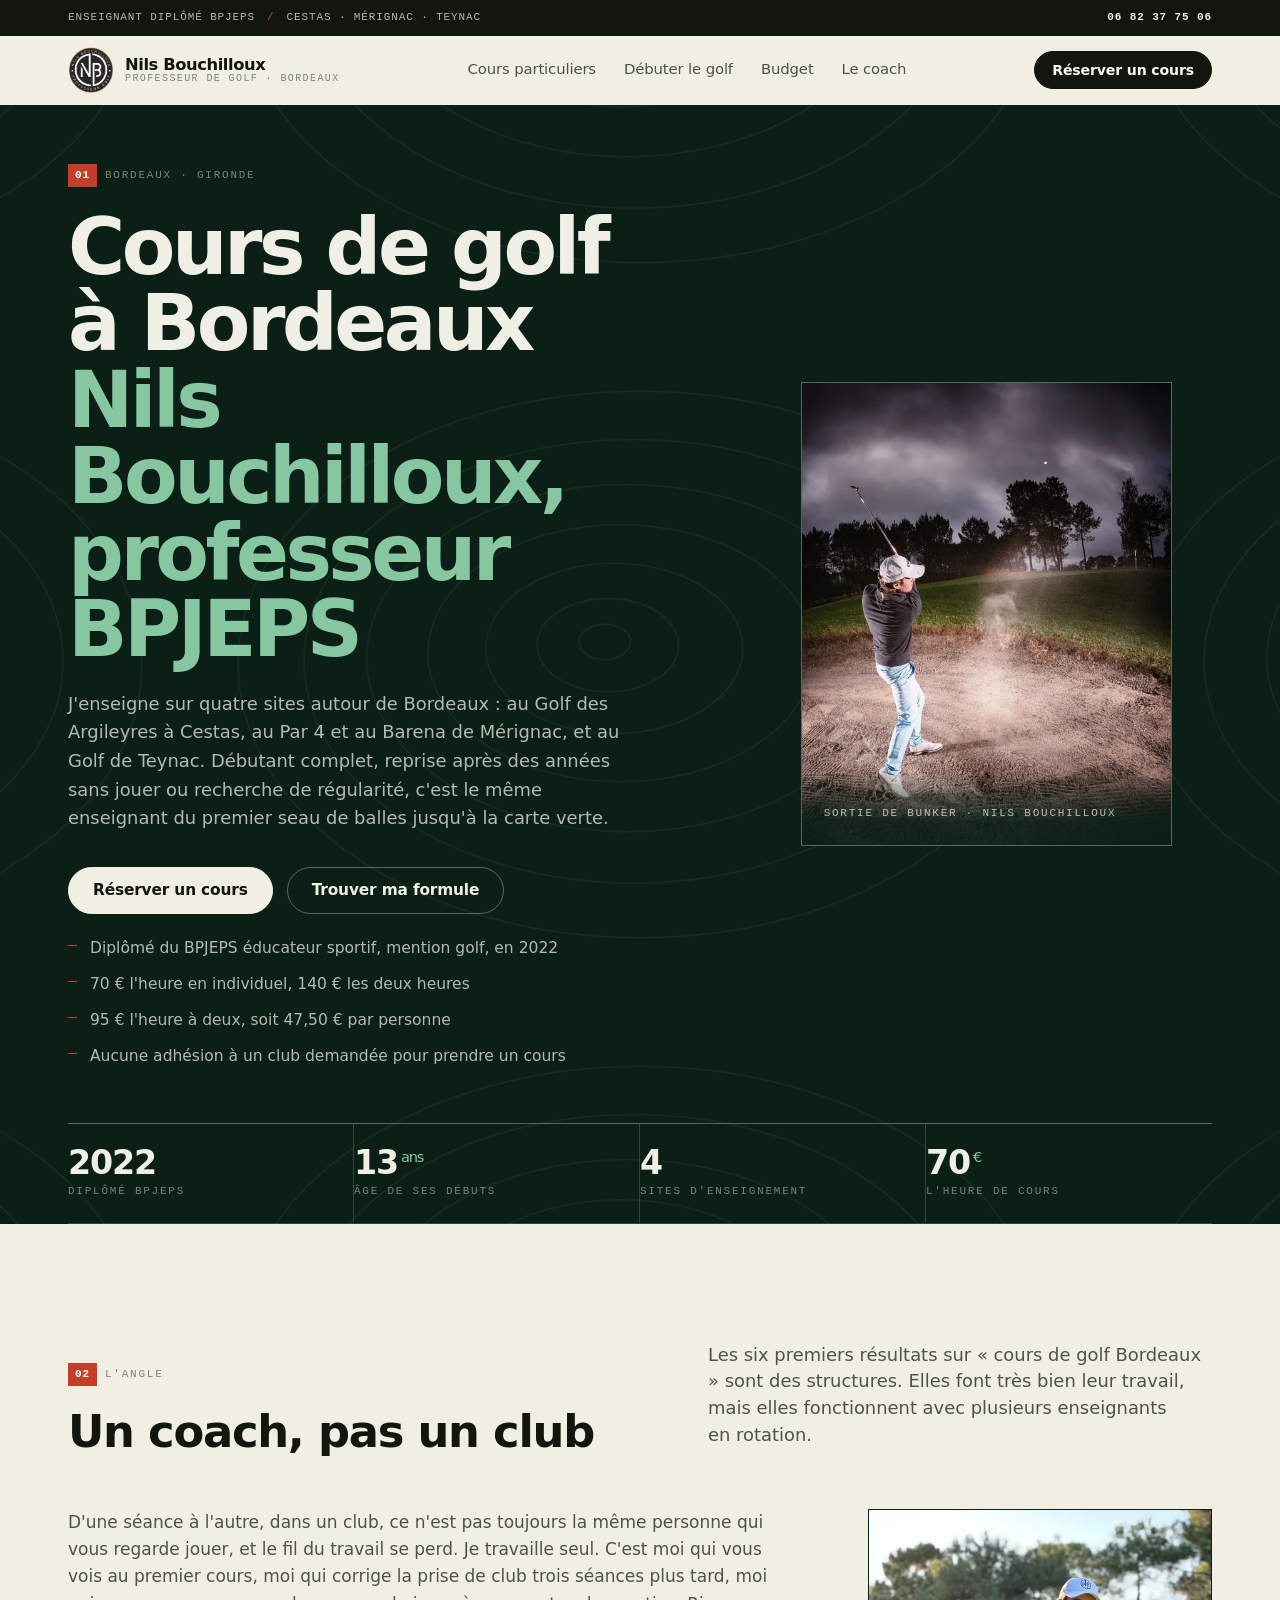
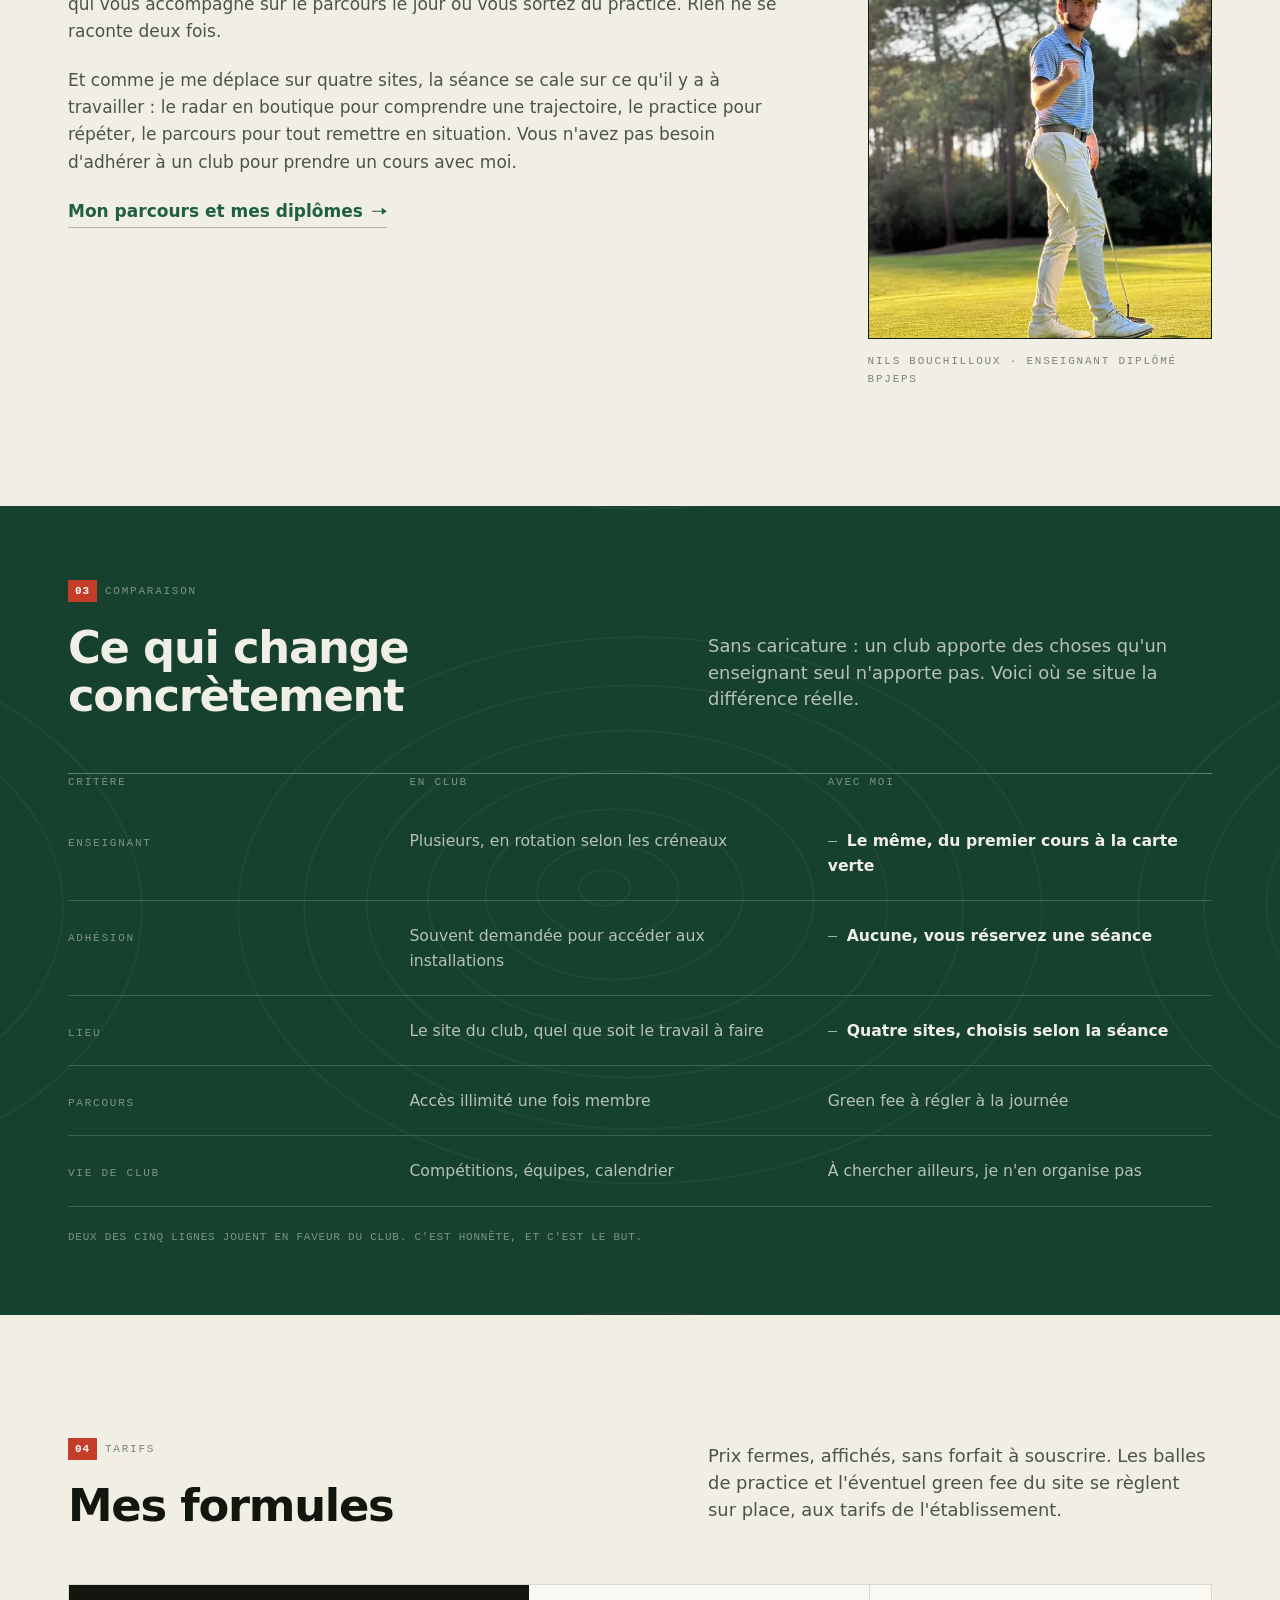
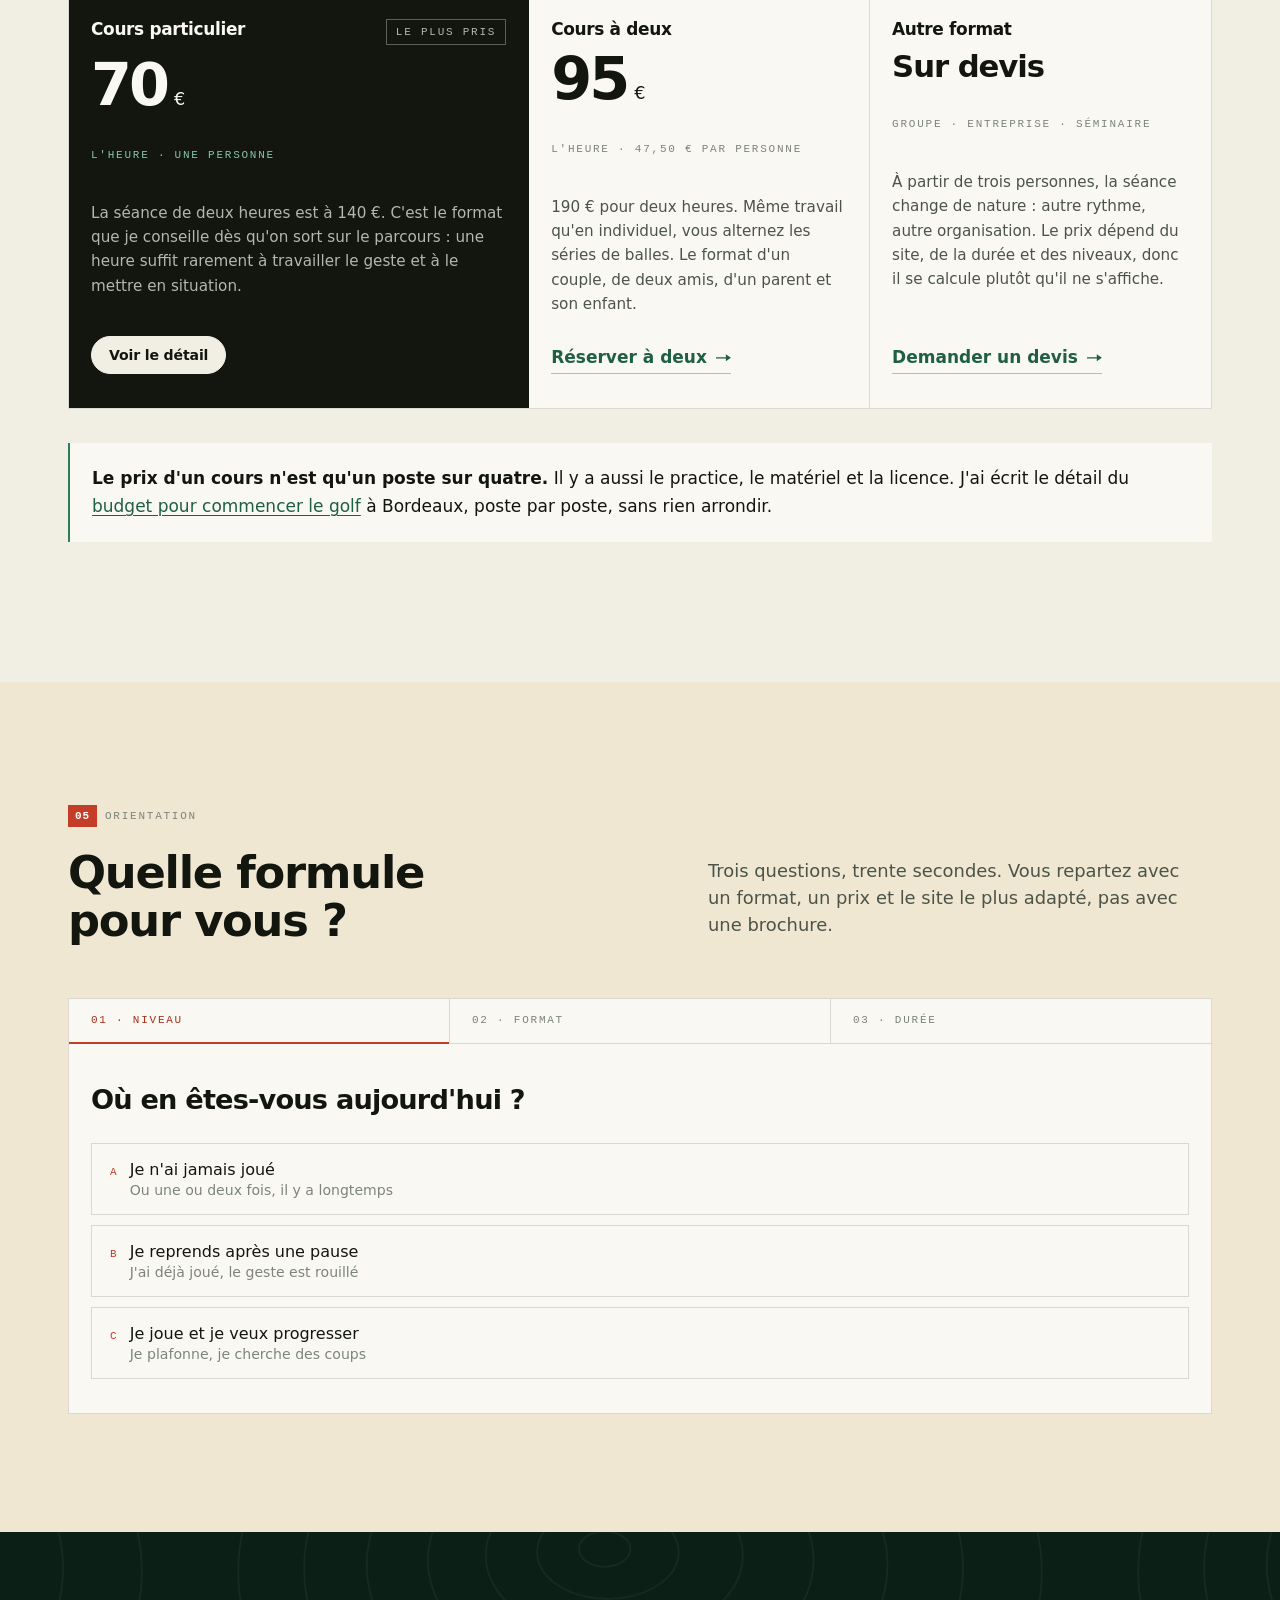
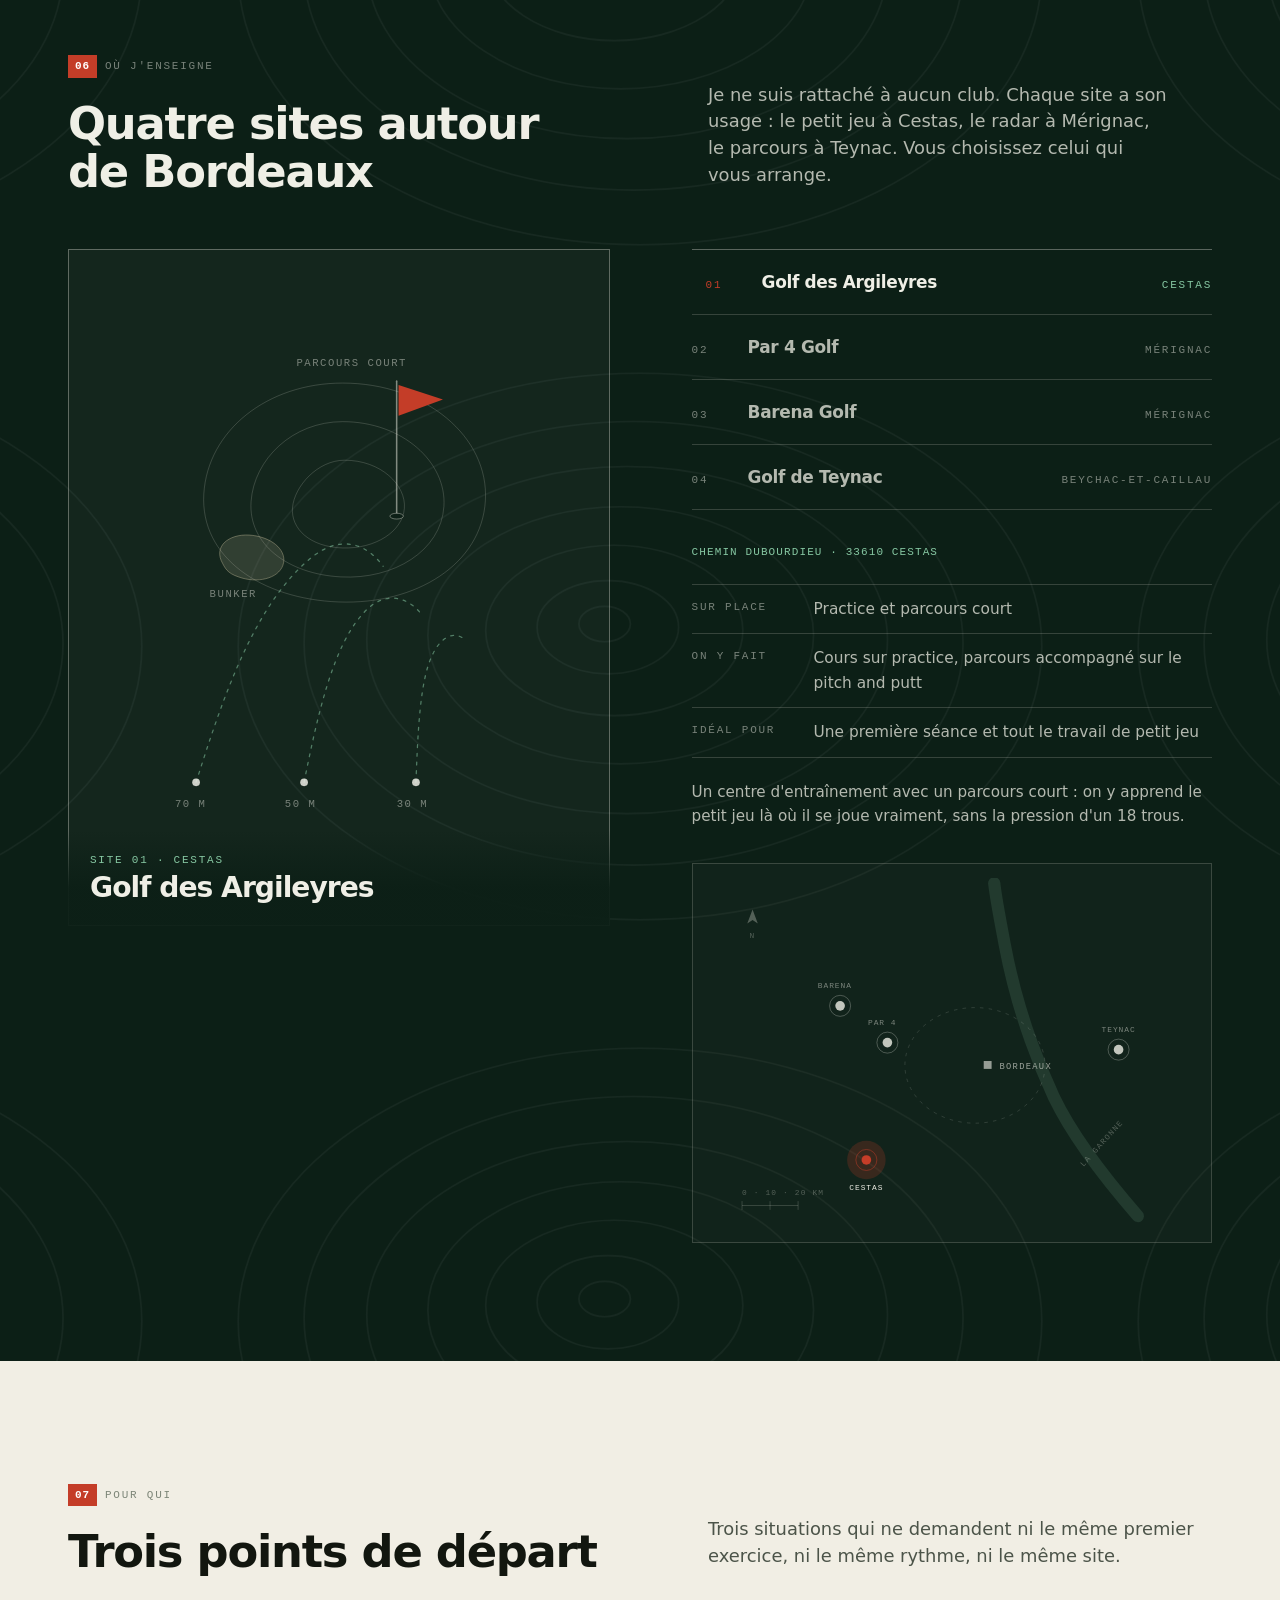
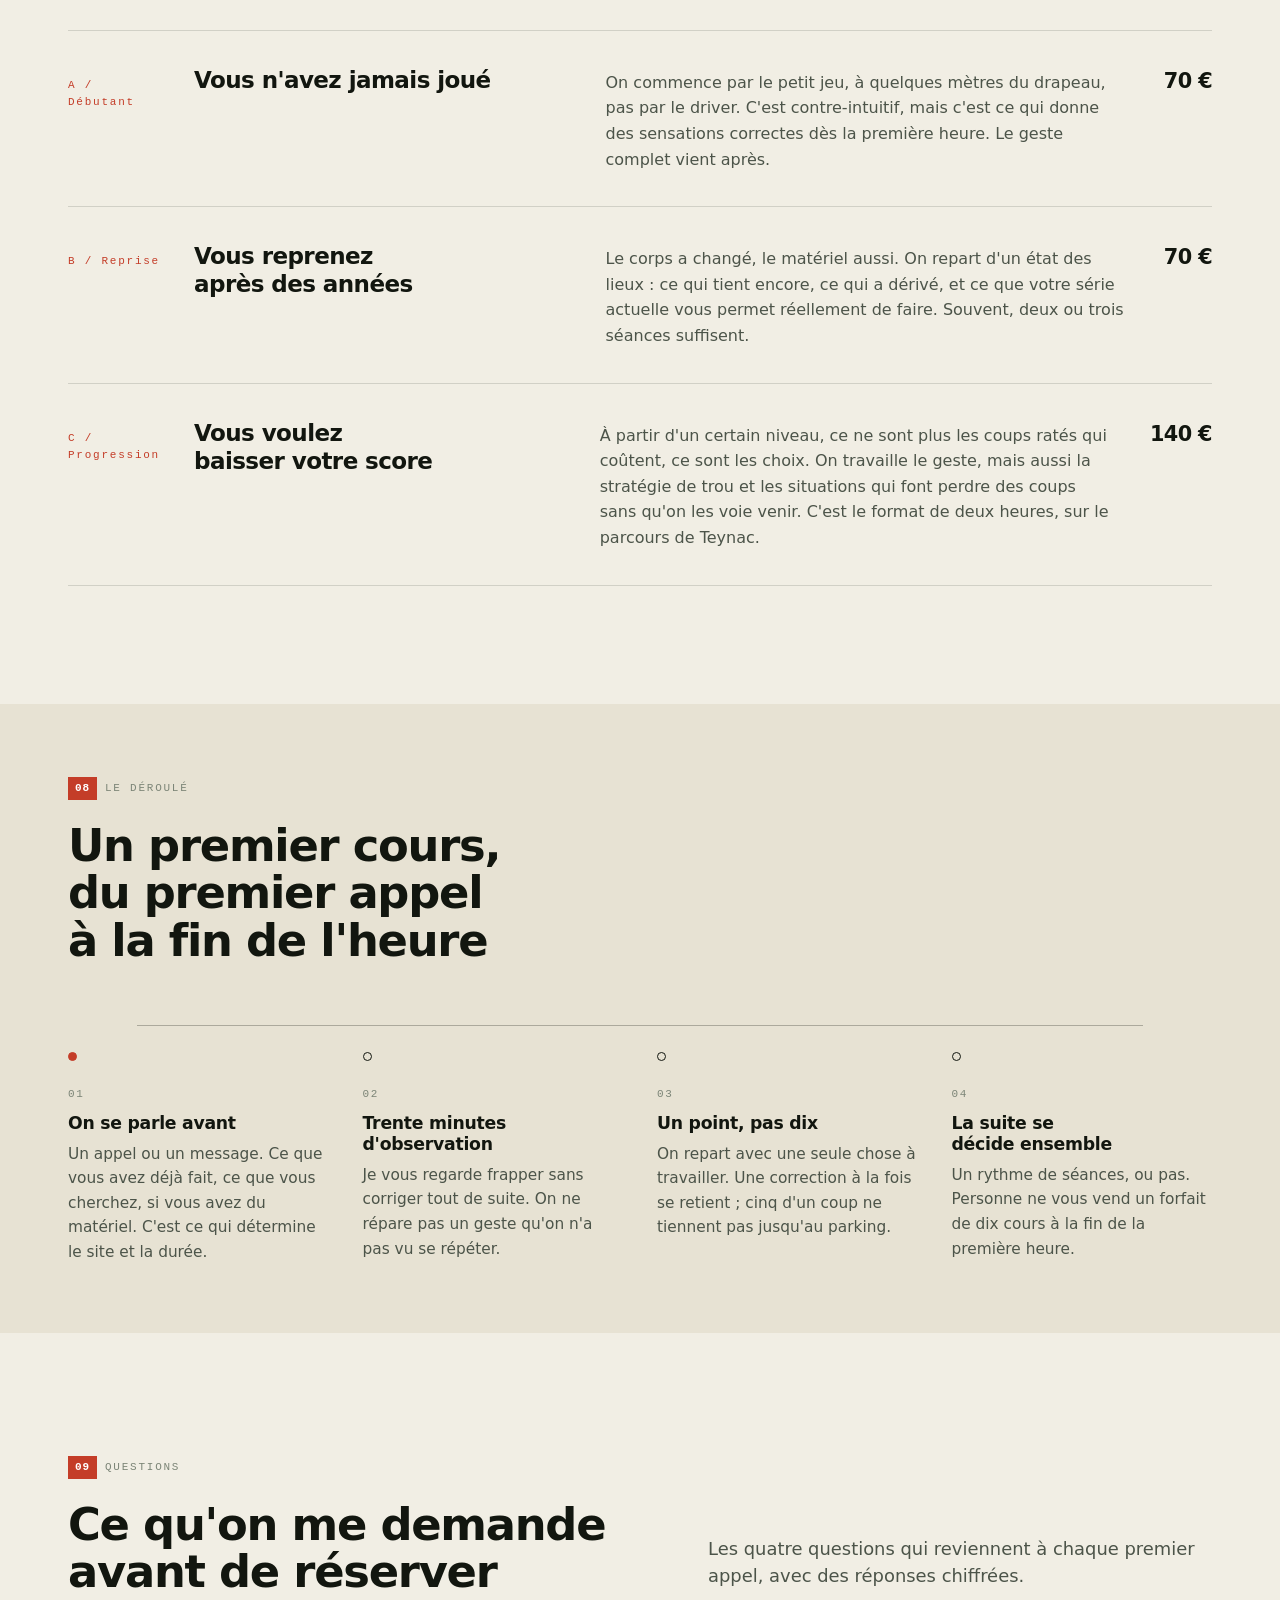
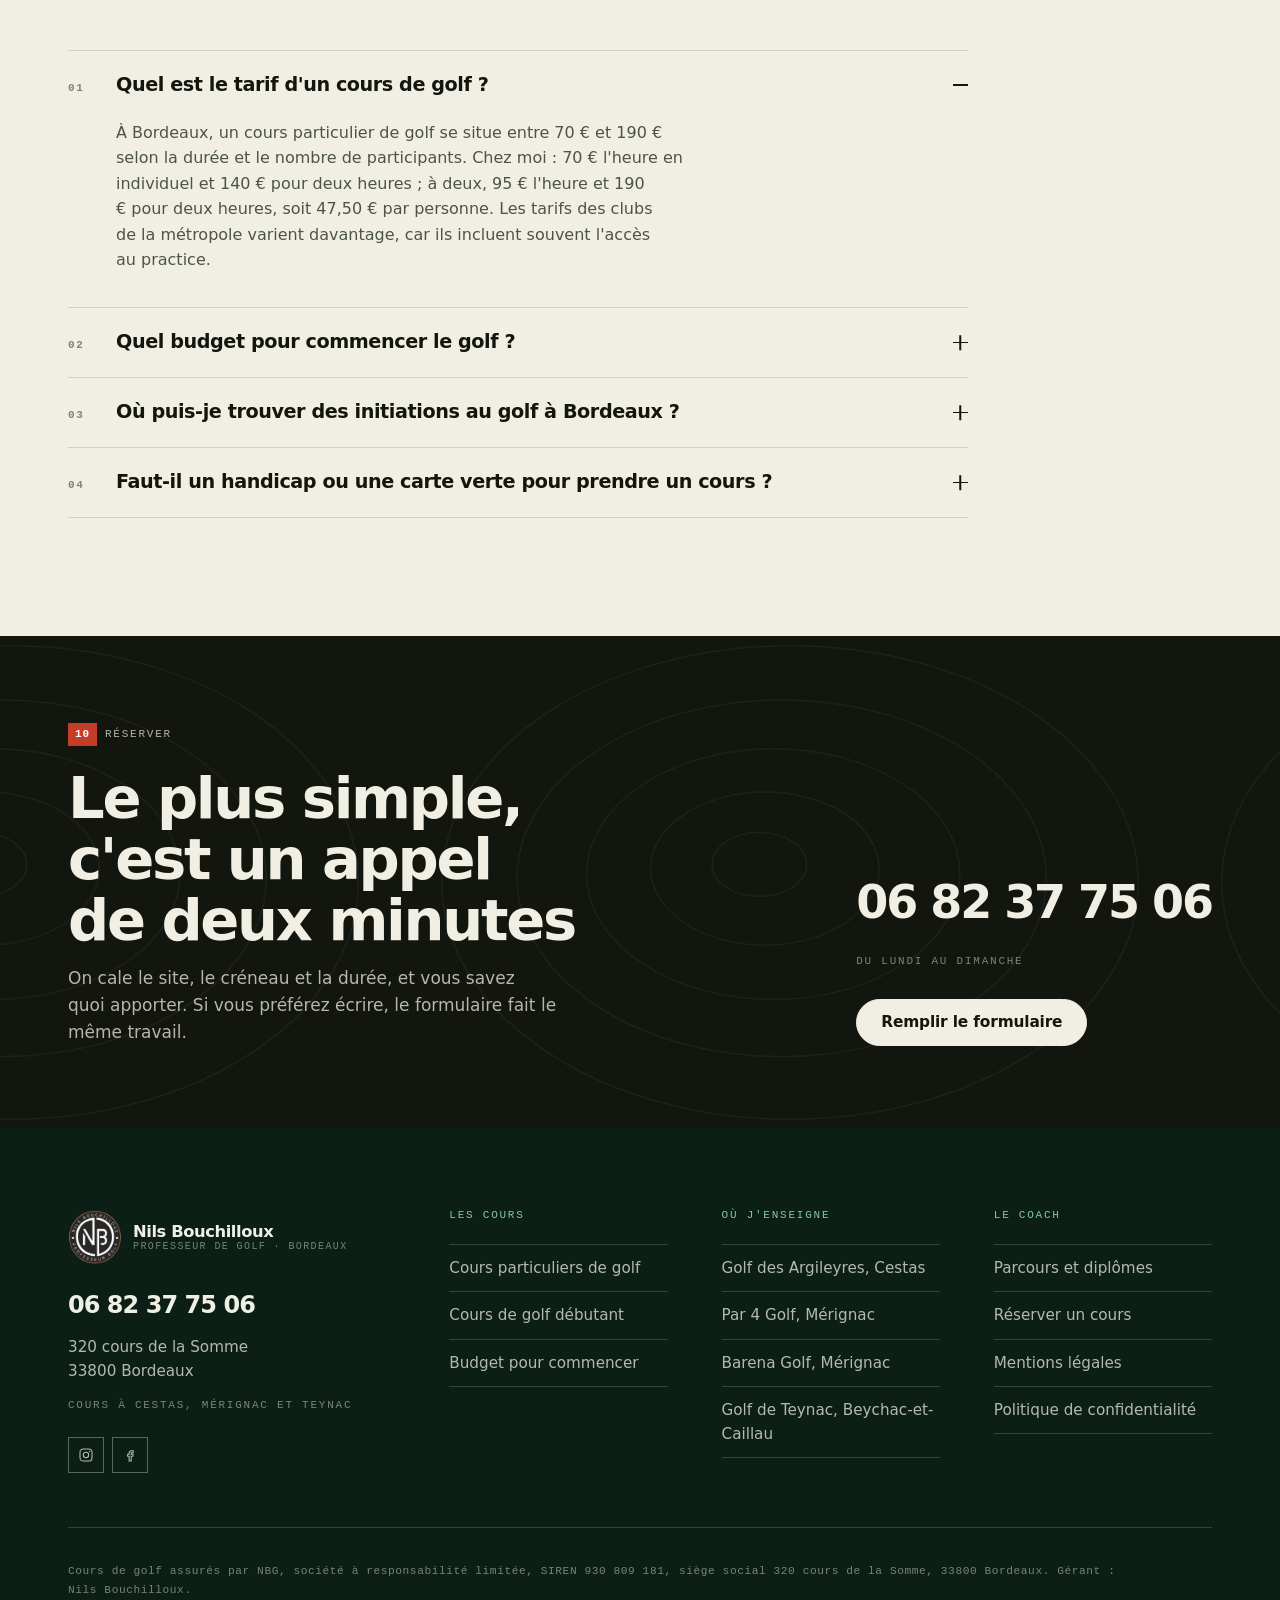
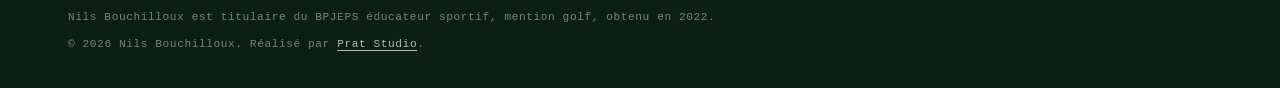
==== commit 8e47f652: "[gabarit] Remplacer le crédit du pied par Prat Studio Le pied de page de ce site n'est pas partagé :" ====
--- a/index.html
+++ b/index.html
@@ -1098,7 +1098,7 @@
         Capital social : <span class="a-confirmer">[[À CONFIRMER : capital social]]</span>.
       </p>
       <p>Nils Bouchilloux est titulaire du BPJEPS éducateur sportif, mention golf, obtenu en 2022.</p>
-      <p>&copy; <span data-annee>2026</span> Nils Bouchilloux. Site réalisé par <a href="https://www.enzoprat.fr" rel="noopener" target="_blank">Enzo Prat</a>.</p>
+      <p>&copy; <span data-annee>2026</span> Nils Bouchilloux. Réalisé par <a href="https://www.pratstudio.fr" rel="noopener" target="_blank">Prat Studio</a>.</p>
     </div>
   </div>
 </footer>
--- a/assets/css/style.css
+++ b/assets/css/style.css
@@ -1097,14 +1097,40 @@
 
 .formulaire__pied { margin-top: var(--e5); display: grid; gap: var(--e3); }
 .formulaire__note { font-family: var(--mono); font-size: var(--t-label); letter-spacing: 0.07em; text-transform: uppercase; color: var(--encre-tenue); margin: 0; }
+/* Le chemin que prend la demande, annoncé avant le bouton et non après :
+   voir arriver WhatsApp sans prévenir surprend, l'apprendre avant rassure. */
+.formulaire__acheminement { margin: 0; padding-left: var(--e3); border-left: 2px solid var(--vert-vif); color: var(--encre-douce); font-size: 0.95rem; max-width: 46ch; }
 
 .message-confirmation { display: none; border-left: 2px solid var(--vert-vif); background: var(--vert-voile); padding: var(--e4); color: var(--encre); }
 .message-confirmation.est-visible { display: block; }
+.message-confirmation p + p { margin-top: var(--e3); color: var(--encre-douce); font-size: 0.95rem; }
+
+/* L'encart qui mène aux créneaux en ligne. Il prend le fond profond des
+   moments forts du site : c'est désormais le chemin le plus court vers un
+   cours, il ne peut pas ressembler à une note de bas de page. */
+.creneaux-encart {
+  background: var(--vert-nuit); color: var(--sur-vert);
+  border-left: 3px solid var(--rouge);
+  padding: var(--e5) var(--e4); margin-bottom: var(--e6);
+}
+.creneaux-encart__label {
+  font-family: var(--mono); font-size: var(--t-label); letter-spacing: var(--ls-label);
+  text-transform: uppercase; color: var(--sur-vert-tenu); margin: 0 0 var(--e3);
+}
+.creneaux-encart__titre {
+  font-family: var(--display); font-size: clamp(1.35rem, 2.6vw, 1.85rem);
+  font-weight: 680; letter-spacing: -0.03em; line-height: 1.15;
+  margin: 0 0 var(--e3); max-width: 22ch;
+}
+.creneaux-encart__texte { color: var(--sur-vert-doux); max-width: 48ch; margin: 0 0 var(--e4); }
 
 .contact__grille { display: grid; gap: var(--e6); }
 @media (min-width: 960px) { .contact__grille { grid-template-columns: minmax(0, 0.8fr) minmax(0, 1.2fr); gap: var(--e7); } }
 .contact__tel { display: inline-block; font-family: var(--display); font-size: clamp(1.9rem, 3.4vw, 2.6rem); font-weight: 700; letter-spacing: -0.045em; color: var(--encre); text-decoration: none; }
 .contact__tel:hover { color: var(--rouge-texte); }
+/* Les deux canaux sont posés à égalité sous le numéro : appeler ou écrire,
+   même destinataire, même téléphone. Rien qui pousse vers l'un des deux. */
+.contact__canaux { display: flex; flex-wrap: wrap; gap: 10px; margin-top: var(--e3); }
 .coordonnees { list-style: none; margin: var(--e5) 0; padding: 0; border-top: 1px solid var(--trait); }
 .coordonnees li { display: grid; grid-template-columns: 130px 1fr; gap: var(--e3); margin: 0; padding: 14px 0; border-bottom: 1px solid var(--trait); align-items: baseline; }
 .coordonnees__intitule { font-family: var(--mono); font-size: var(--t-label); letter-spacing: var(--ls-label); text-transform: uppercase; color: var(--encre-tenue); }
@@ -1133,7 +1159,12 @@
 .pied__liste a:hover { color: var(--sur-vert); padding-left: 6px; }
 .pied__bas { margin-top: var(--e5); font-family: var(--mono); font-size: 0.7rem; letter-spacing: 0.05em; color: var(--sur-vert-tenu); display: grid; gap: 8px; line-height: 1.7; }
 .pied__bas p { margin: 0; }
-.pied__bas a { color: var(--sur-vert-doux); }
+/* Le crédit et les mentions du bas de pied sont volontairement discrets.
+   Discret ne veut pas dire inerte : sans état de survol, rien ne signale
+   qu'il s'agit de liens. Le focus clavier, lui, est couvert par la règle
+   :focus-visible globale. */
+.pied__bas a { color: var(--sur-vert-doux); transition: color var(--transition); }
+.pied__bas a:hover { color: var(--sur-vert); }
 .pied__reseaux { display: flex; gap: 8px; margin-top: var(--e4); }
 .pied__reseaux a { width: 36px; height: 36px; display: grid; place-items: center; border: 1px solid var(--trait-clair-fort); color: var(--sur-vert-doux); transition: background var(--transition), color var(--transition); }
 .pied__reseaux a:hover { background: var(--sur-vert); color: var(--vert-nuit); }
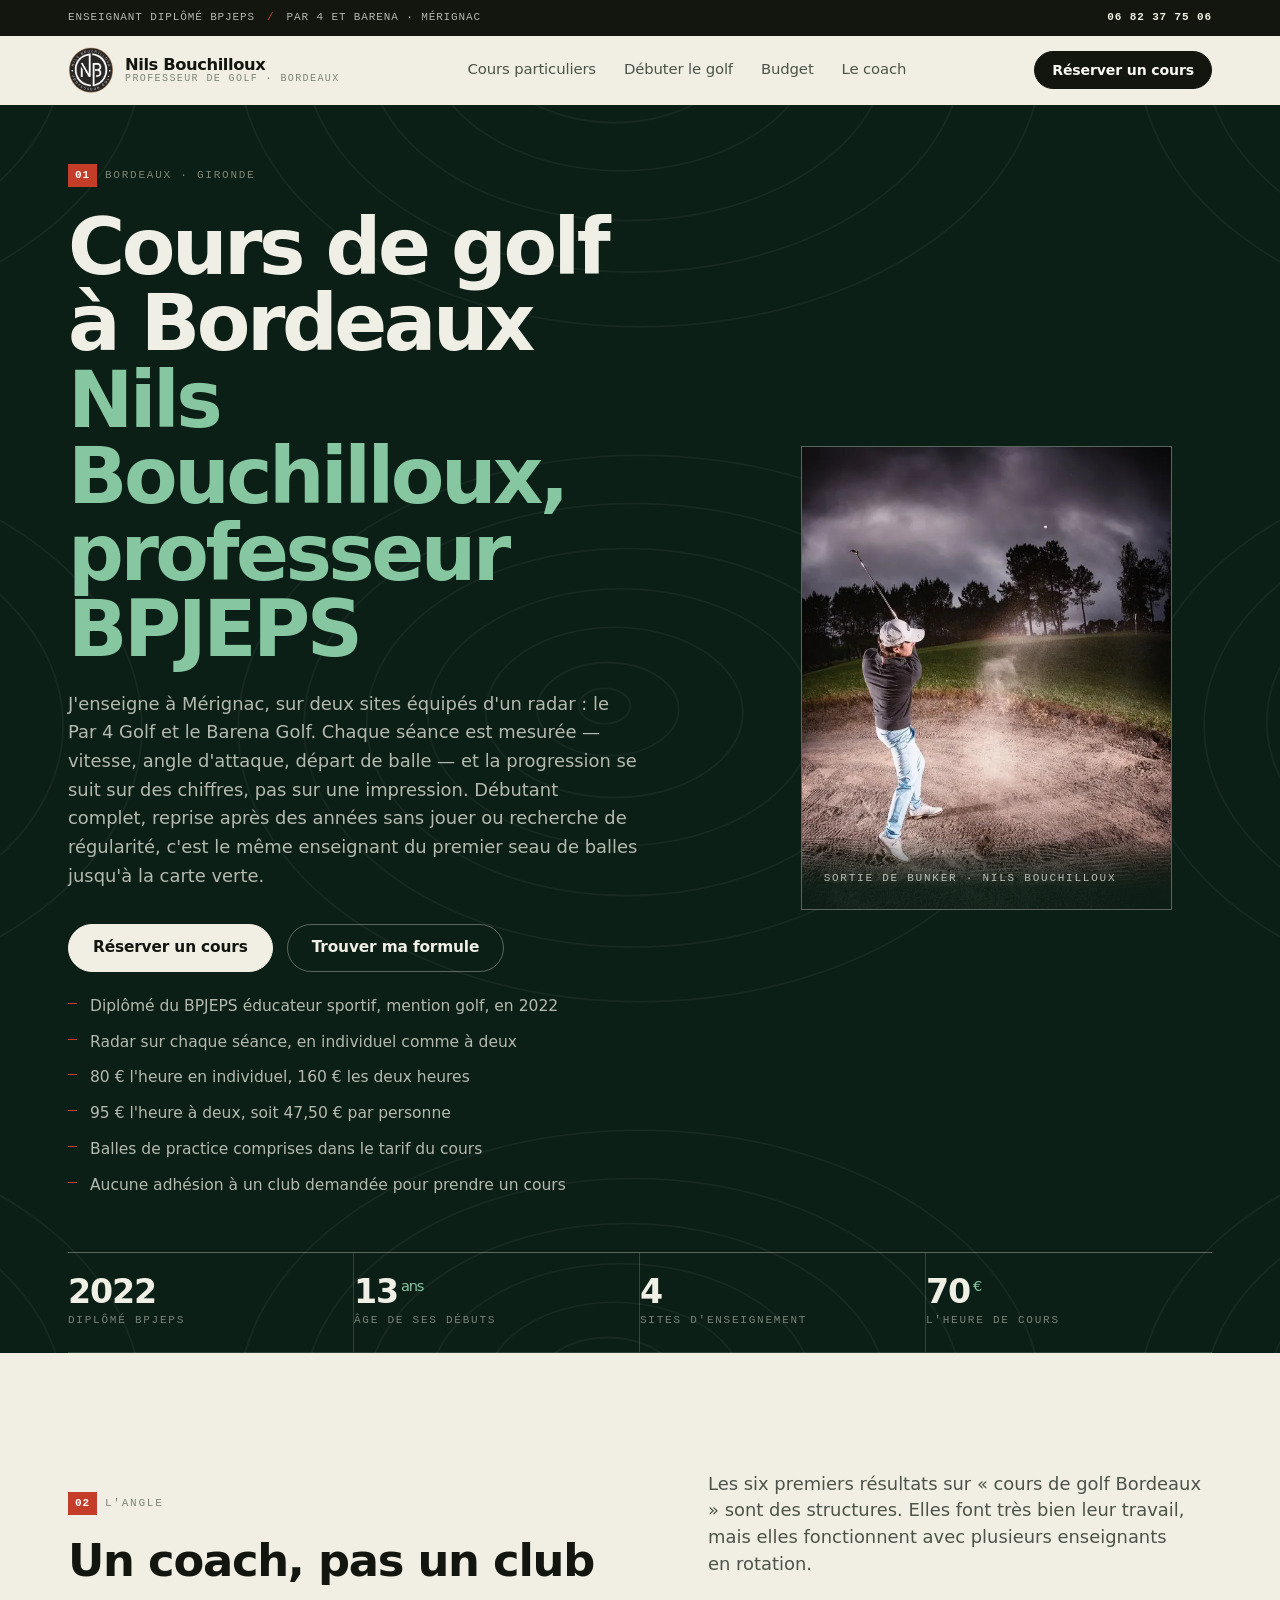
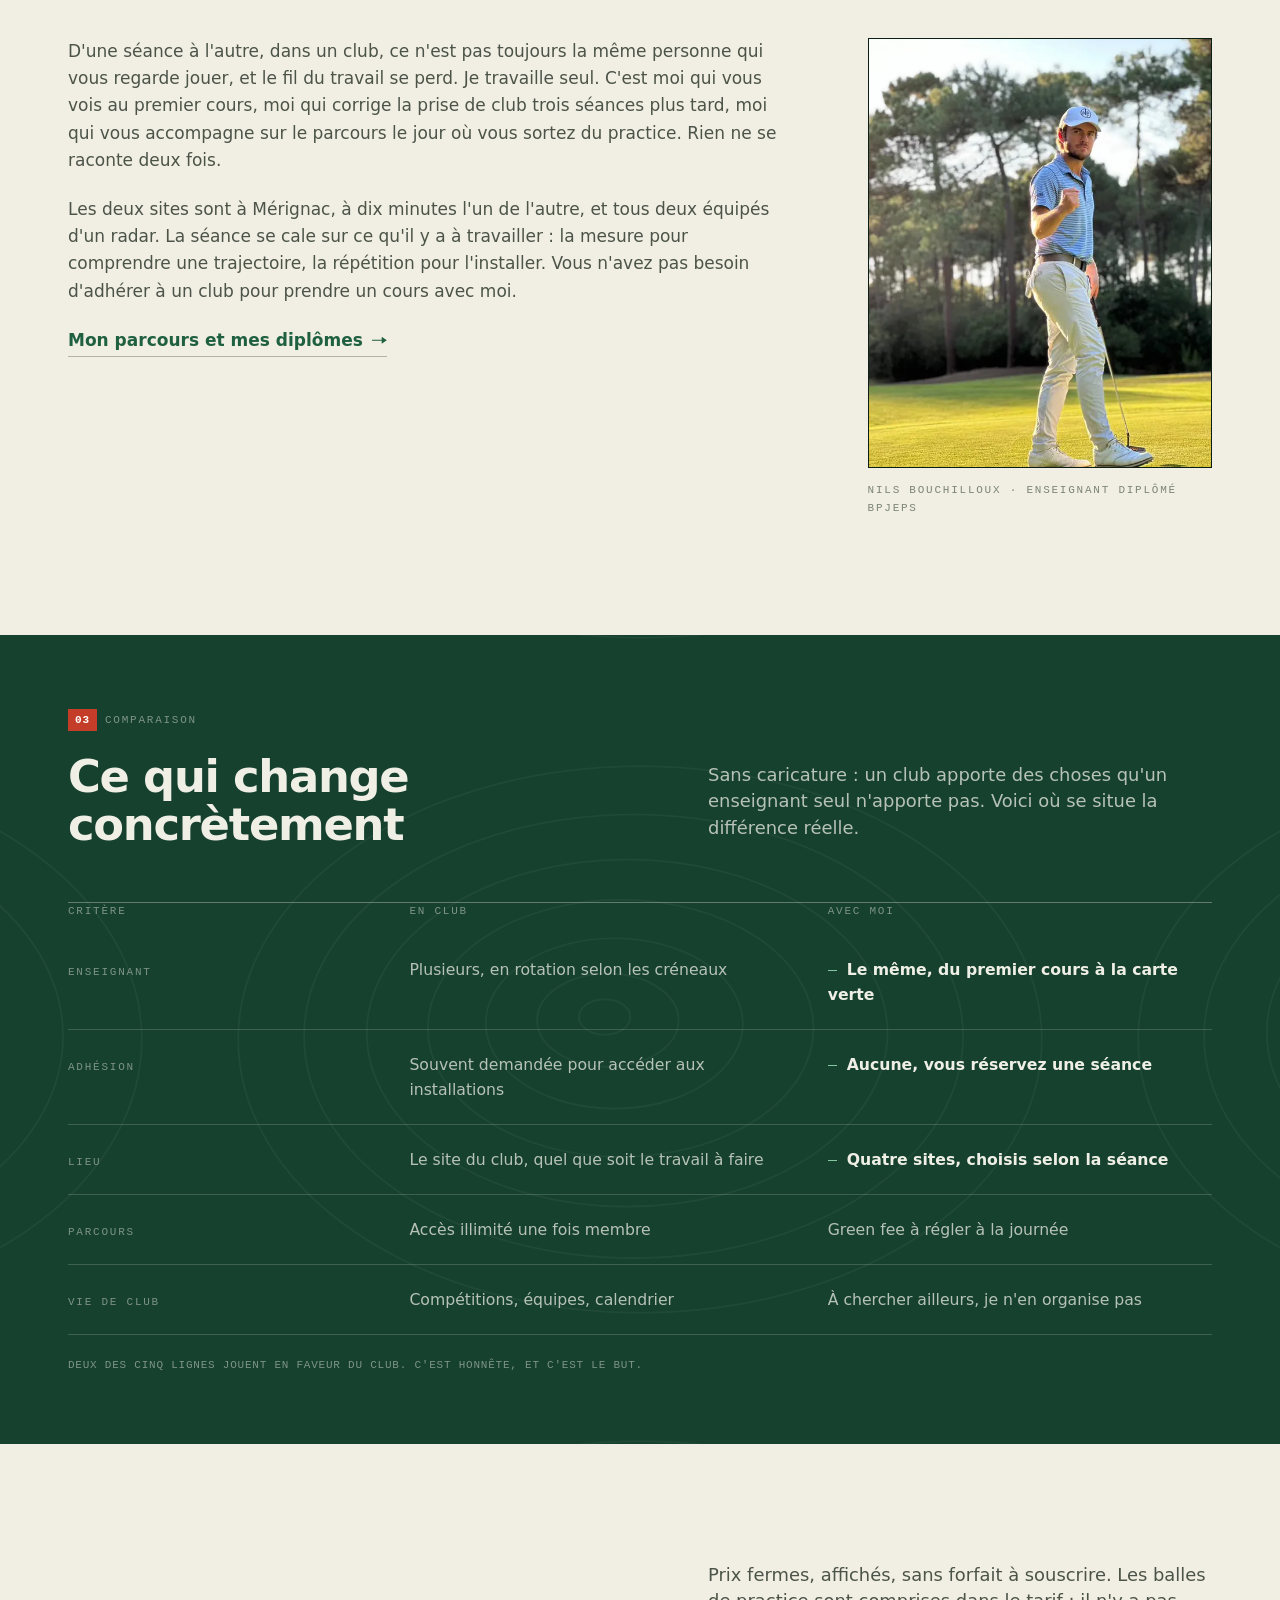
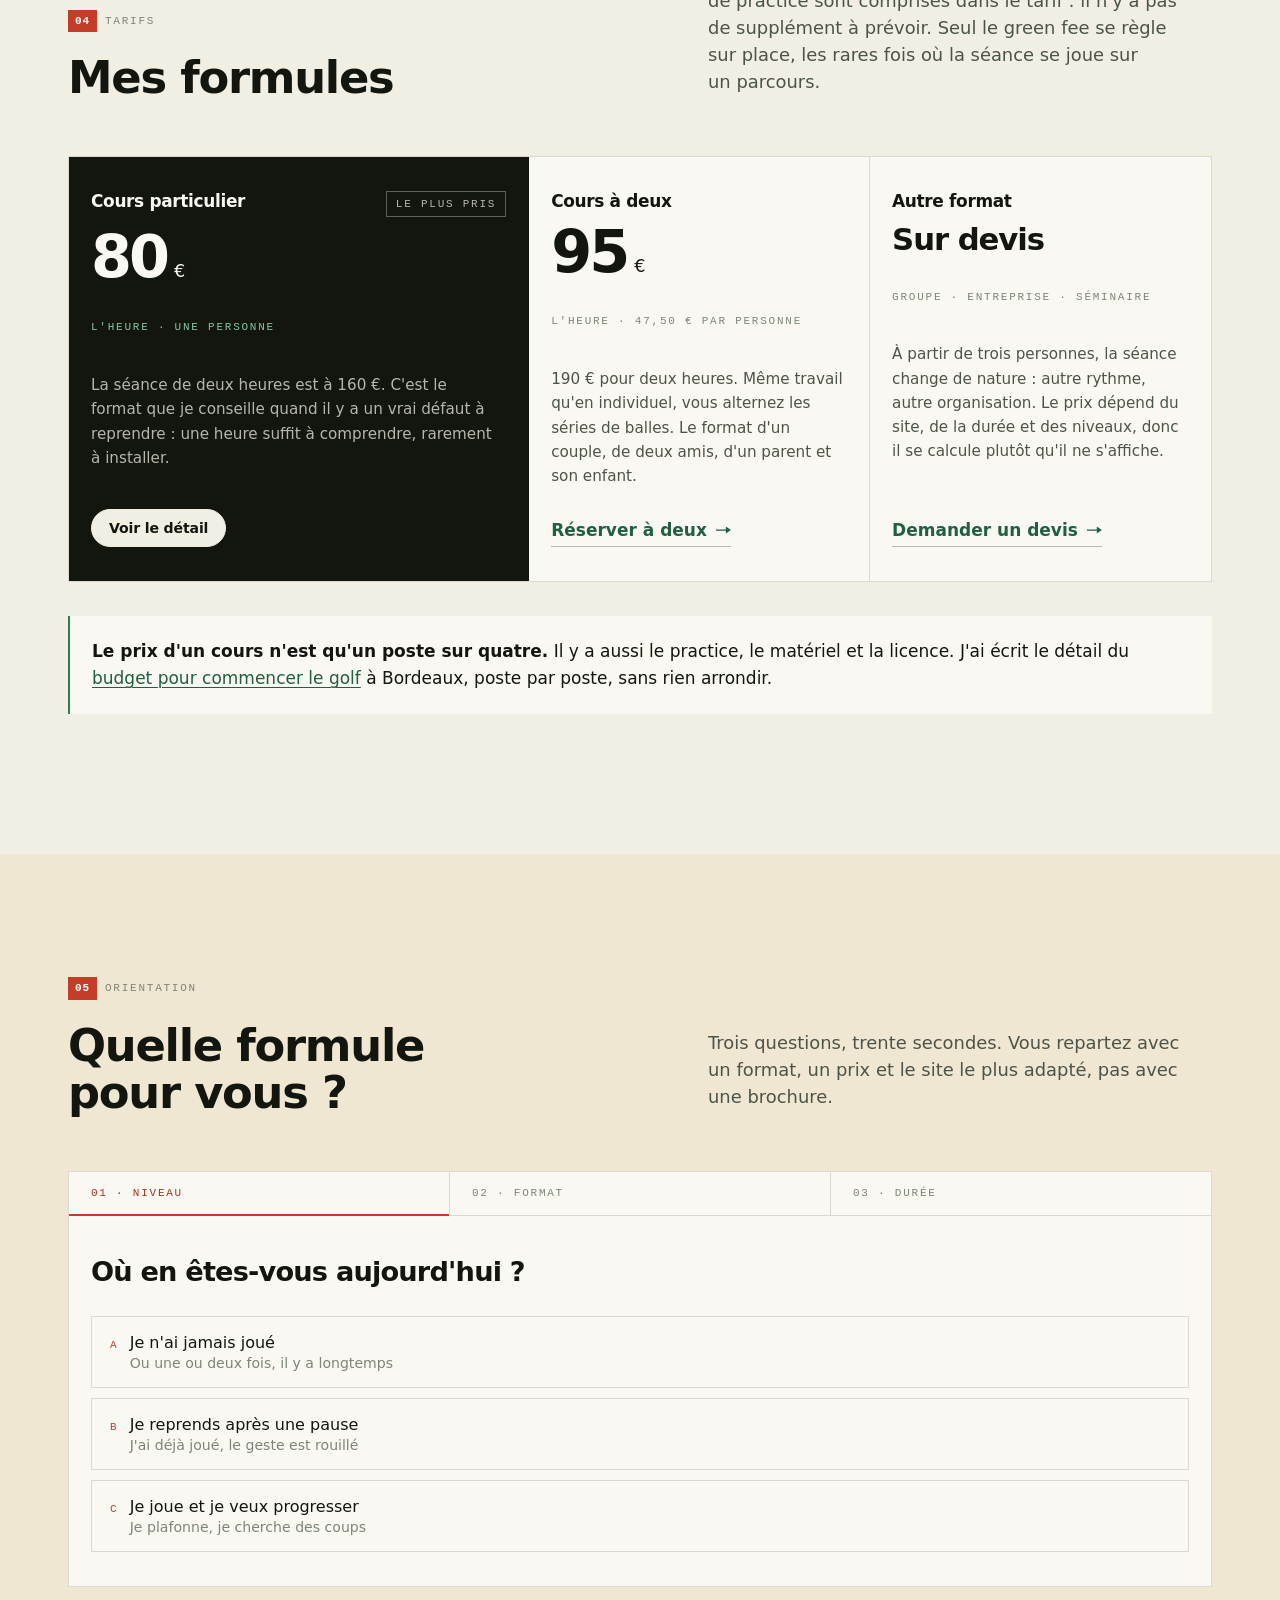
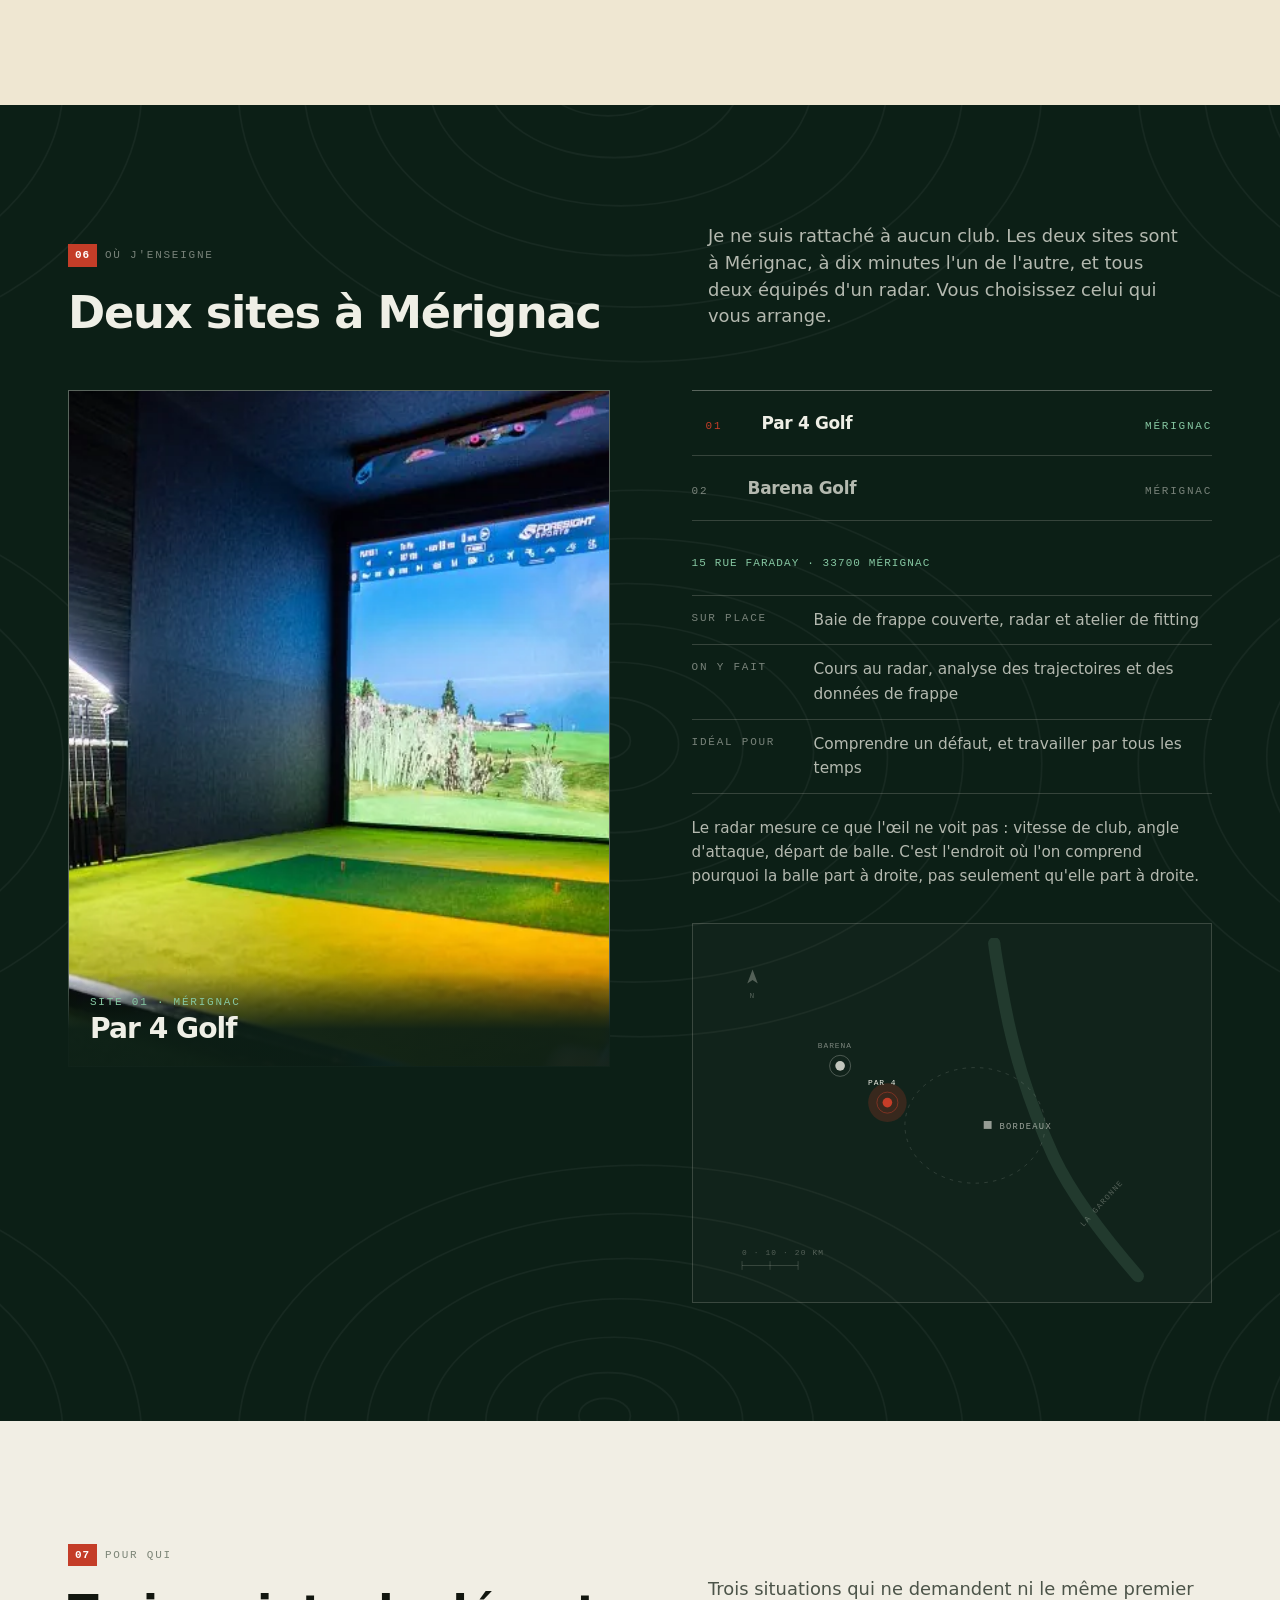
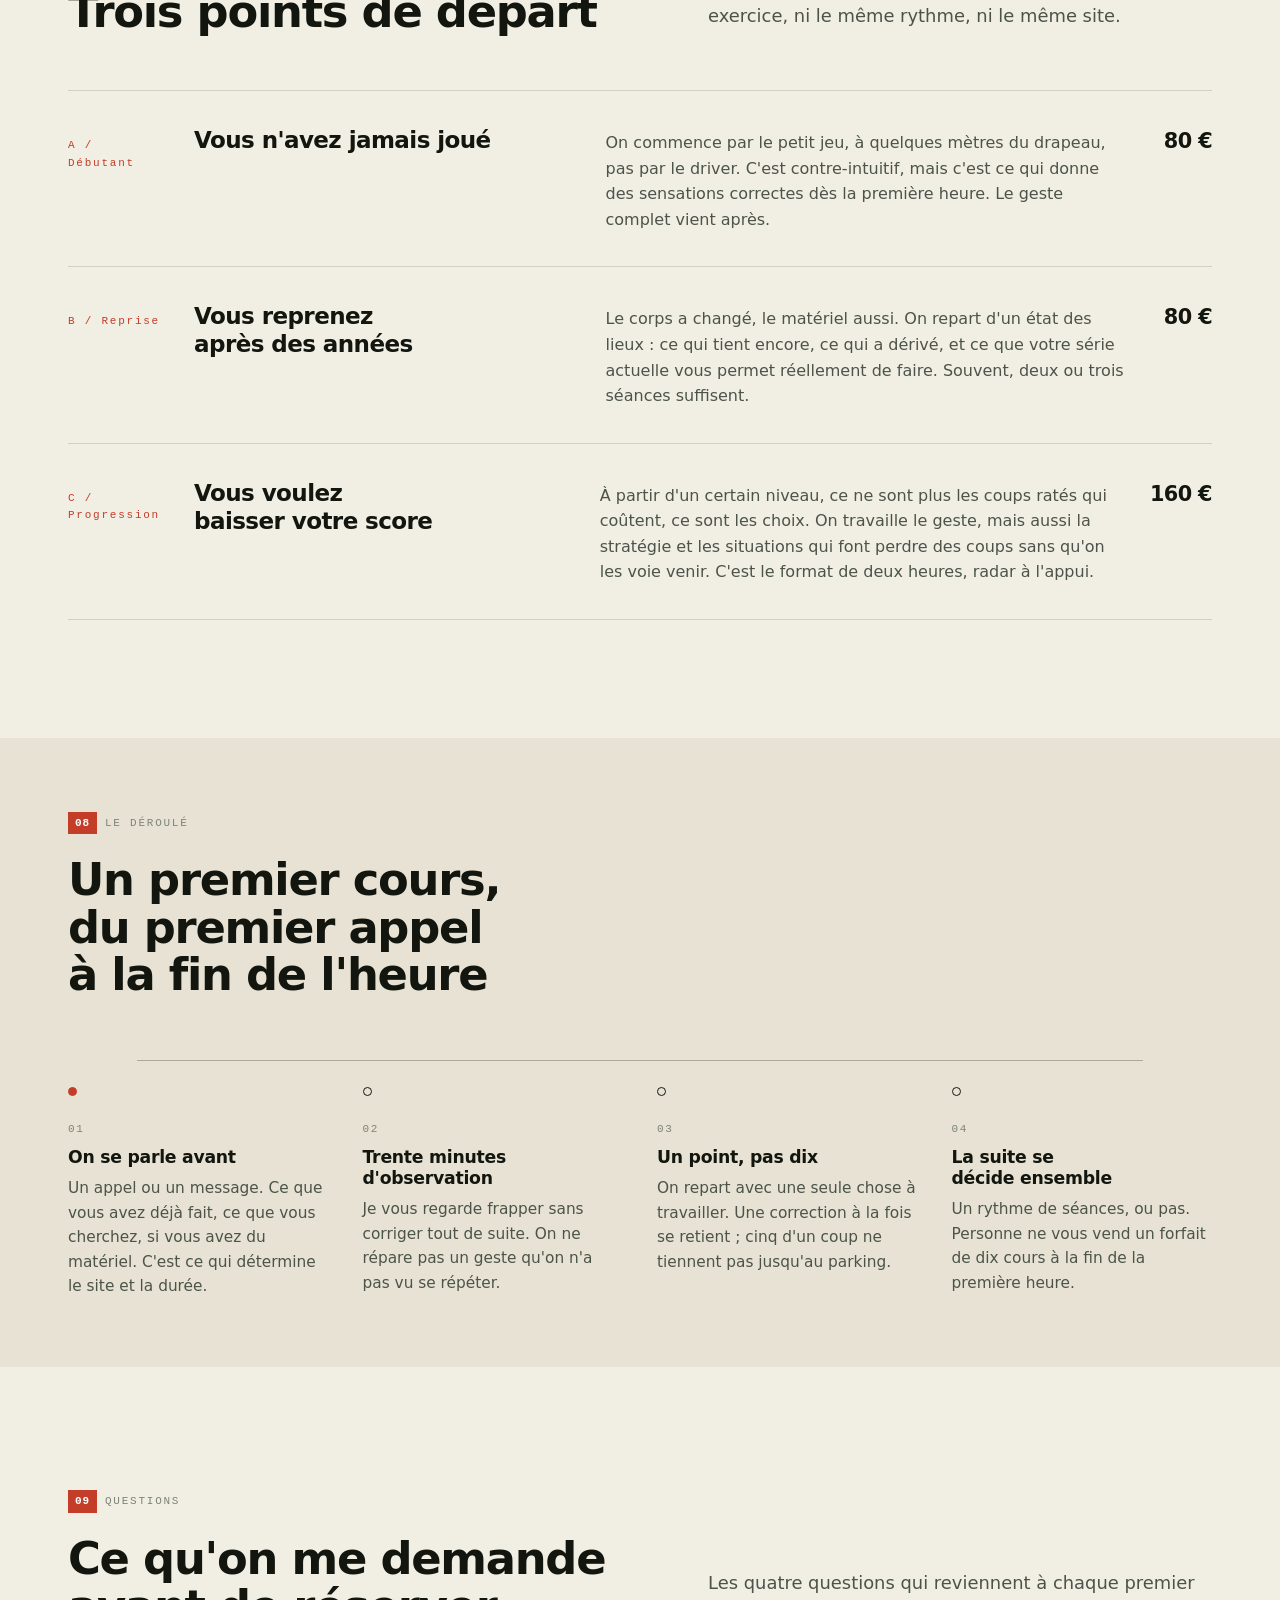
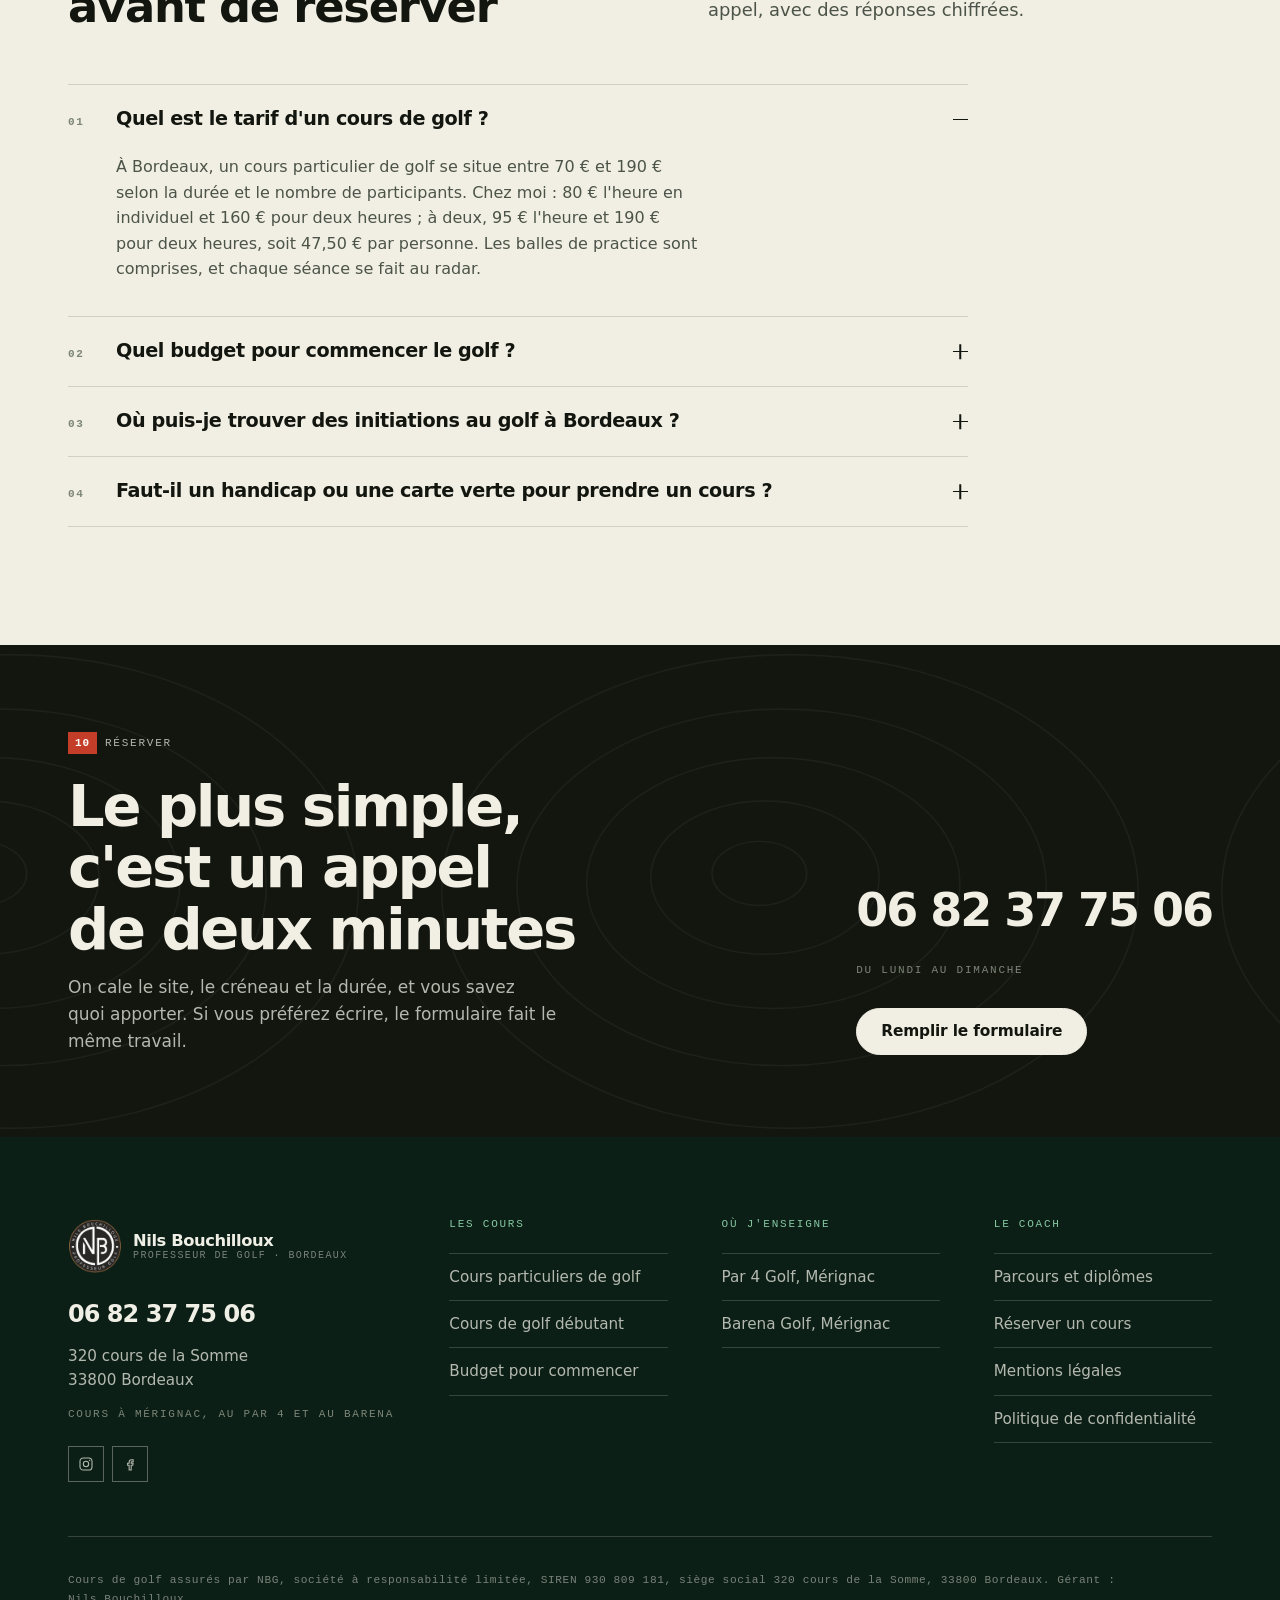
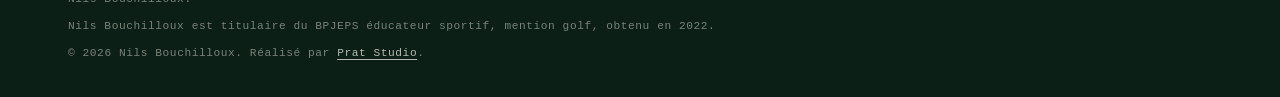
==== commit 1d94084d: "Deux sites à Mérignac, nouveaux tarifs, radar et balles comprises Nils concentre son enseignement su" ====
--- a/index.html
+++ b/index.html
@@ -4,7 +4,7 @@
 <meta charset="utf-8">
 <meta name="viewport" content="width=device-width, initial-scale=1">
 <title>Cours de golf à Bordeaux : Nils Bouchilloux, professeur BPJEPS</title>
-<meta name="description" content="Professeur de golf diplômé BPJEPS à Bordeaux. Cours particuliers 70 € l'heure, initiation, préparation carte verte. Cestas, Mérignac, Teynac.">
+<meta name="description" content="Professeur de golf diplômé BPJEPS à Bordeaux. Cours particuliers 80 € l'heure, au radar, initiation et préparation carte verte. Par 4 et Barena, à Mérignac.">
 <link rel="canonical" href="https://www.nilsbouchilloux.fr/">
 <meta name="robots" content="index, follow, max-image-preview:large">
 
@@ -12,7 +12,7 @@
 <meta property="og:locale" content="fr_FR">
 <meta property="og:site_name" content="Nils Bouchilloux, cours de golf à Bordeaux">
 <meta property="og:title" content="Cours de golf à Bordeaux : Nils Bouchilloux, professeur BPJEPS">
-<meta property="og:description" content="Professeur de golf diplômé BPJEPS à Bordeaux. Cours particuliers 70 € l'heure, initiation, préparation carte verte. Cestas, Mérignac, Teynac.">
+<meta property="og:description" content="Professeur de golf diplômé BPJEPS à Bordeaux. Cours particuliers 80 € l'heure, au radar, initiation et préparation carte verte. Par 4 et Barena, à Mérignac.">
 <meta property="og:url" content="https://www.nilsbouchilloux.fr/">
 
 <script>document.documentElement.classList.add("js");</script>
@@ -36,7 +36,7 @@
   "@type": "SportsActivityLocation",
   "@id": "https://www.nilsbouchilloux.fr/#business",
   "name": "Cours de Golf Bordeaux, Nils Bouchilloux",
-  "description": "Enseignant de golf diplômé BPJEPS à Bordeaux. Cours particuliers, initiation et préparation de la carte verte, au Golf des Argileyres à Cestas, au Par 4 et au Barena de Mérignac et au Golf de Teynac.",
+  "description": "Enseignant de golf diplômé BPJEPS à Bordeaux. Cours particuliers au radar, initiation et préparation de la carte verte, au Par 4 Golf et au Barena Golf, à Mérignac.",
   "url": "https://www.nilsbouchilloux.fr/",
   "telephone": "+33682377506",
   "priceRange": "70€–190€",
@@ -57,9 +57,7 @@
   "areaServed": [
     { "@type": "City", "name": "Bordeaux" },
     { "@type": "City", "name": "Mérignac" },
-    { "@type": "City", "name": "Cestas" },
     { "@type": "City", "name": "Pessac" },
-    { "@type": "City", "name": "Beychac-et-Caillau" },
     { "@type": "AdministrativeArea", "name": "Gironde" }
   ],
   "openingHours": "Mo-Su 08:00-20:00",
@@ -123,7 +121,7 @@
     <div class="bandeau-haut__infos">
       <span>Enseignant diplômé BPJEPS</span>
       <span class="bandeau-haut__sep bandeau-haut__masquable" aria-hidden="true">/</span>
-      <span class="bandeau-haut__masquable">Cestas · Mérignac · Teynac</span>
+      <span class="bandeau-haut__masquable">Par 4 et Barena · Mérignac</span>
     </div>
     <a class="bandeau-haut__tel" href="tel:+33682377506">06 82 37 75 06</a>
   </div>
@@ -173,7 +171,7 @@
       <a class="bouton bouton--contour bouton--large" href="tel:+33682377506">06 82 37 75 06</a>
     </div>
     <div class="menu-mobile__pied">
-      <p class="tech">Cestas · Mérignac · Beychac-et-Caillau</p>
+      <p class="tech">Par 4 et Barena · Mérignac</p>
     </div>
   </div>
 </nav>
@@ -194,11 +192,12 @@
           <span class="heros__lieu">Nils Bouchilloux, professeur BPJEPS</span>
         </h1>
         <p class="heros__chapeau">
-          J'enseigne sur quatre sites autour de Bordeaux : au Golf des Argileyres
-          à Cestas, au Par 4 et au Barena de Mérignac, et au Golf de Teynac.
-          Débutant complet, reprise après des années sans jouer ou recherche de
-          régularité, c'est le même enseignant du premier seau de balles jusqu'à
-          la carte verte.
+          J'enseigne à Mérignac, sur deux sites équipés d'un radar : le Par 4 Golf
+          et le Barena Golf. Chaque séance est mesurée — vitesse, angle d'attaque,
+          départ de balle — et la progression se suit sur des chiffres, pas sur une
+          impression. Débutant complet, reprise après des années sans jouer ou
+          recherche de régularité, c'est le même enseignant du premier seau de
+          balles jusqu'à la carte verte.
         </p>
         <div class="groupe-boutons">
           <a class="bouton bouton--clair" href="/reserver/">Réserver un cours</a>
@@ -206,8 +205,10 @@
         </div>
         <ul class="preuves">
           <li>Diplômé du BPJEPS éducateur sportif, mention golf, en 2022</li>
-          <li>70 € l'heure en individuel, 140 € les deux heures</li>
+          <li>Radar sur chaque séance, en individuel comme à deux</li>
+          <li>80 € l'heure en individuel, 160 € les deux heures</li>
           <li>95 € l'heure à deux, soit 47,50 € par personne</li>
+          <li>Balles de practice comprises dans le tarif du cours</li>
           <li>Aucune adhésion à un club demandée pour prendre un cours</li>
         </ul>
       </div>
@@ -273,11 +274,11 @@
           se raconte deux fois.
         </p>
         <p>
-          Et comme je me déplace sur quatre sites, la séance se cale sur ce qu'il
-          y a à travailler : le radar en boutique pour comprendre une
-          trajectoire, le practice pour répéter, le parcours pour tout remettre
-          en situation. Vous n'avez pas besoin d'adhérer à un club pour prendre
-          un cours avec moi.
+          Les deux sites sont à Mérignac, à dix minutes l'un de l'autre, et tous
+          deux équipés d'un radar. La séance se cale sur ce qu'il y a à
+          travailler : la mesure pour comprendre une trajectoire, la répétition
+          pour l'installer. Vous n'avez pas besoin d'adhérer à un club pour
+          prendre un cours avec moi.
         </p>
         <p><a class="lien-fleche" href="/a-propos/">Mon parcours et mes diplômes</a></p>
       </div>
@@ -360,8 +361,9 @@
         </div>
         <p class="intro-section">
           Prix fermes, affichés, sans forfait à souscrire. Les balles de practice
-          et l'éventuel green fee du site se règlent sur place, aux tarifs de
-          l'établissement.
+          sont comprises dans le tarif : il n'y a pas de supplément à prévoir.
+          Seul le green fee se règle sur place, les rares fois où la séance se
+          joue sur un parcours.
         </p>
       </div>
 
@@ -371,12 +373,12 @@
             <h3 class="tarif__nom">Cours particulier</h3>
             <span class="marqueur marqueur--clair">Le plus pris</span>
           </div>
-          <p class="tarif__prix">70 <small>€</small></p>
+          <p class="tarif__prix">80 <small>€</small></p>
           <p class="tarif__unite">L'heure · une personne</p>
           <p class="tarif__detail">
-            La séance de deux heures est à 140 €. C'est le format que je conseille
-            dès qu'on sort sur le parcours : une heure suffit rarement à travailler
-            le geste et à le mettre en situation.
+            La séance de deux heures est à 160 €. C'est le format que je conseille
+            quand il y a un vrai défaut à reprendre : une heure suffit à comprendre,
+            rarement à installer.
           </p>
           <div class="tarif__pied">
             <a class="bouton bouton--clair bouton--petit" href="/cours-particuliers-golf-bordeaux/">Voir le détail</a>
@@ -526,11 +528,11 @@
       <div class="entete-section entete-section--ligne" data-reveler>
         <div>
           <p class="repere repere--clair"><span class="repere__num">06</span> Où j'enseigne</p>
-          <h2>Quatre sites autour de Bordeaux</h2>
+          <h2>Deux sites à Mérignac</h2>
         </div>
         <p class="intro-section">
-          Je ne suis rattaché à aucun club. Chaque site a son usage : le petit jeu
-          à Cestas, le radar à Mérignac, le parcours à Teynac. Vous choisissez
+          Je ne suis rattaché à aucun club. Les deux sites sont à Mérignac, à dix
+          minutes l'un de l'autre, et tous deux équipés d'un radar. Vous choisissez
           celui qui vous arrange.
         </p>
       </div>
@@ -538,48 +540,15 @@
       <div class="lieux" data-selecteur data-reveler>
 
         <div class="lieux__visuel">
-          <figure class="vue est-active" data-vue="argileyres">
-            <div class="vue__cadre">
-              <svg viewBox="0 0 480 700" role="img" aria-labelledby="t-argileyres">
-                <title id="t-argileyres">Schéma d'un parcours court : trois approches de longueurs différentes vers un green gardé par un bunker</title>
-                <g fill="none" stroke="#EFEFE6" stroke-opacity=".18" stroke-width="1">
-                  <path d="M244 138c86 0 152 56 148 122s-72 108-152 105-144-46-140-112S166 138 244 138Z"/>
-                  <path d="M244 178c62 0 108 42 105 88s-52 76-107 73-96-34-93-78S192 178 244 178Z"/>
-                  <path d="M246 218c38 0 64 26 62 50s-30 42-64 41-54-20-52-42S218 218 246 218Z"/>
-                </g>
-                <path d="M118 322c-7-17 11-29 33-26s36 17 31 31-27 19-46 12c-12-4-14-9-18-17Z"
-                  fill="#DFD2AE" fill-opacity=".14" stroke="#DFD2AE" stroke-opacity=".36"/>
-                <g fill="none" stroke="#86C7A2" stroke-opacity=".55" stroke-width="1.3" stroke-dasharray="3 6" stroke-linecap="round">
-                  <path d="M92 552C118 470 150 372 208 322c34-30 62-16 78 6"/>
-                  <path d="M204 552c14-70 30-142 62-176 22-24 46-16 60 2"/>
-                  <path d="M320 552c2-52 4-108 18-134 8-16 20-22 30-16"/>
-                </g>
-                <g fill="#EFEFE6" fill-opacity=".85">
-                  <circle cx="92" cy="552" r="4"/><circle cx="204" cy="552" r="4"/><circle cx="320" cy="552" r="4"/>
-                </g>
-                <path d="M300 136v138" stroke="#EFEFE6" stroke-opacity=".5" stroke-width="1.6" stroke-linecap="round"/>
-                <path d="M302 140 348 155l-46 17Z" fill="#C43D28"/>
-                <ellipse cx="300" cy="276" rx="7" ry="3" fill="#0C1F16" stroke="#EFEFE6" stroke-opacity=".4"/>
-                <g font-family="ui-monospace, monospace" font-size="11" letter-spacing="1.6" fill="#EFEFE6" fill-opacity=".46">
-                  <text x="70" y="578">70 M</text><text x="184" y="578">50 M</text><text x="300" y="578">30 M</text>
-                  <text x="196" y="120">PARCOURS COURT</text><text x="106" y="360">BUNKER</text>
-                </g>
-              </svg>
-            </div>
-            <figcaption class="vue__plaque">
-              <span class="tech">Site 01 · Cestas</span>
-              <span class="vue__nom">Golf des Argileyres</span>
-            </figcaption>
-          </figure>
-
-          <figure class="vue" data-vue="par4" hidden>
+
+          <figure class="vue est-active" data-vue="par4">
             <div class="vue__cadre vue__cadre--photo">
               <img src="/assets/img/par4-merignac-cours-au-radar.webp"
                 alt="Baie de practice couverte du Par 4 à Mérignac, tapis de frappe face à un écran de simulation et râtelier de clubs"
                 width="900" height="900" loading="lazy" decoding="async">
             </div>
             <figcaption class="vue__plaque">
-              <span class="tech">Site 02 · Mérignac</span>
+              <span class="tech">Site 01 · Mérignac</span>
               <span class="vue__nom">Par 4 Golf</span>
             </figcaption>
           </figure>
@@ -607,80 +576,29 @@
               </svg>
             </div>
             <figcaption class="vue__plaque">
-              <span class="tech">Site 03 · Mérignac</span>
+              <span class="tech">Site 02 · Mérignac</span>
               <span class="vue__nom">Barena Golf</span>
             </figcaption>
           </figure>
 
-          <figure class="vue" data-vue="teynac" hidden>
-            <div class="vue__cadre">
-              <svg viewBox="0 0 480 700" role="img" aria-labelledby="t-teynac">
-                <title id="t-teynac">Schéma d'un trou de parcours en dogleg, bordé de rangs de vigne, avec départ, bunkers de fairway et green</title>
-                <g stroke="#86C7A2" stroke-opacity=".14" stroke-width="1">
-                  <path d="M24 120v420M52 108v432M80 96v444M408 96v444M436 108v432M464 120v420"/>
-                </g>
-                <path d="M186 556c-6-96 6-166 40-214 36-50 96-66 118-124 12-32 12-58 8-84"
-                  fill="none" stroke="#EFEFE6" stroke-opacity=".2" stroke-width="58" stroke-linecap="round"/>
-                <path d="M186 556c-6-96 6-166 40-214 36-50 96-66 118-124 12-32 12-58 8-84"
-                  fill="none" stroke="#86C7A2" stroke-opacity=".28" stroke-width="1" stroke-dasharray="5 7"/>
-                <ellipse cx="352" cy="112" rx="46" ry="34" fill="#86C7A2" fill-opacity=".14" stroke="#EFEFE6" stroke-opacity=".28"/>
-                <path d="M352 78v40" stroke="#EFEFE6" stroke-opacity=".55" stroke-width="1.6" stroke-linecap="round"/>
-                <path d="M354 80 390 92l-36 13Z" fill="#C43D28"/>
-                <g fill="#DFD2AE" fill-opacity=".16" stroke="#DFD2AE" stroke-opacity=".34">
-                  <ellipse cx="246" cy="296" rx="26" ry="14"/><ellipse cx="308" cy="150" rx="20" ry="12"/>
-                </g>
-                <rect x="176" y="548" width="20" height="8" fill="#EFEFE6" fill-opacity=".6"/>
-                <g font-family="ui-monospace, monospace" font-size="11" letter-spacing="1.6" fill="#EFEFE6" fill-opacity=".46">
-                  <text x="130" y="584">DÉPART</text><text x="392" y="118">GREEN</text>
-                  <text x="240" y="336">BUNKERS DE FAIRWAY</text><text x="24" y="88">VIGNE</text>
-                </g>
-              </svg>
-            </div>
-            <figcaption class="vue__plaque">
-              <span class="tech">Site 04 · Beychac-et-Caillau</span>
-              <span class="vue__nom">Golf de Teynac</span>
-            </figcaption>
-          </figure>
         </div>
 
         <div class="lieux__contenu">
           <div class="lieux__liste" role="tablist" aria-label="Choisir un site d'enseignement">
-            <button class="lieu-ligne est-actif" type="button" role="tab" aria-selected="true" data-onglet="argileyres" aria-controls="fiche-argileyres" id="onglet-argileyres">
+            <button class="lieu-ligne est-actif" type="button" role="tab" aria-selected="true" data-onglet="par4" aria-controls="fiche-par4" id="onglet-par4">
               <span class="lieu-ligne__num">01</span>
-              <span class="lieu-ligne__nom">Golf des Argileyres</span>
-              <span class="lieu-ligne__lieu">Cestas</span>
-            </button>
-            <button class="lieu-ligne" type="button" role="tab" aria-selected="false" data-onglet="par4" aria-controls="fiche-par4" id="onglet-par4">
-              <span class="lieu-ligne__num">02</span>
               <span class="lieu-ligne__nom">Par 4 Golf</span>
               <span class="lieu-ligne__lieu">Mérignac</span>
             </button>
             <button class="lieu-ligne" type="button" role="tab" aria-selected="false" data-onglet="barena" aria-controls="fiche-barena" id="onglet-barena">
-              <span class="lieu-ligne__num">03</span>
+              <span class="lieu-ligne__num">02</span>
               <span class="lieu-ligne__nom">Barena Golf</span>
               <span class="lieu-ligne__lieu">Mérignac</span>
             </button>
-            <button class="lieu-ligne" type="button" role="tab" aria-selected="false" data-onglet="teynac" aria-controls="fiche-teynac" id="onglet-teynac">
-              <span class="lieu-ligne__num">04</span>
-              <span class="lieu-ligne__nom">Golf de Teynac</span>
-              <span class="lieu-ligne__lieu">Beychac-et-Caillau</span>
-            </button>
-          </div>
-
-          <div class="fiche-lieu est-active" id="fiche-argileyres" role="tabpanel" aria-labelledby="onglet-argileyres" data-fiche="argileyres">
-            <address class="fiche-lieu__adresse">Chemin Dubourdieu · 33610 Cestas</address>
-            <ul class="fiche-lieu__liste">
-              <li><span class="tech">Sur place</span><span>Practice et parcours court</span></li>
-              <li><span class="tech">On y fait</span><span>Cours sur practice, parcours accompagné sur le pitch and putt</span></li>
-              <li><span class="tech">Idéal pour</span><span>Une première séance et tout le travail de petit jeu</span></li>
-            </ul>
-            <p class="fiche-lieu__note">
-              Un centre d'entraînement avec un parcours court : on y apprend le
-              petit jeu là où il se joue vraiment, sans la pression d'un 18 trous.
-            </p>
-          </div>
-
-          <div class="fiche-lieu" id="fiche-par4" role="tabpanel" aria-labelledby="onglet-par4" data-fiche="par4" hidden>
+          </div>
+
+
+          <div class="fiche-lieu est-active" id="fiche-par4" role="tabpanel" aria-labelledby="onglet-par4" data-fiche="par4">
             <address class="fiche-lieu__adresse">15 rue Faraday · 33700 Mérignac</address>
             <ul class="fiche-lieu__liste">
               <li><span class="tech">Sur place</span><span>Baie de frappe couverte, radar et atelier de fitting</span></li>
@@ -708,23 +626,10 @@
             </p>
           </div>
 
-          <div class="fiche-lieu" id="fiche-teynac" role="tabpanel" aria-labelledby="onglet-teynac" data-fiche="teynac" hidden>
-            <address class="fiche-lieu__adresse">22 route de Teynac · 33750 Beychac-et-Caillau</address>
-            <ul class="fiche-lieu__liste">
-              <li><span class="tech">Sur place</span><span>Parcours 18 trous, par 68, 4 919 mètres</span></li>
-              <li><span class="tech">On y fait</span><span>Cours sur parcours, stratégie de trou, gestion des départs</span></li>
-              <li><span class="tech">Idéal pour</span><span>Mettre en situation ce qui a été travaillé au practice</span></li>
-            </ul>
-            <p class="fiche-lieu__note">
-              Un parcours dessiné entre vigne et forêt, au cœur de l'Entre-deux-Mers,
-              à dix-huit kilomètres de Bordeaux. C'est là que la technique devient
-              un score.
-            </p>
-          </div>
 
           <div class="plan">
             <svg viewBox="0 0 560 400" role="img" aria-labelledby="t-plan-lieux">
-              <title id="t-plan-lieux">Plan schématique situant les quatre sites autour de Bordeaux : Cestas au sud-ouest, le Par 4 et le Barena à Mérignac à l'ouest, et Teynac à l'est</title>
+              <title id="t-plan-lieux">Plan schématique situant les deux sites d'enseignement, le Par 4 et le Barena, tous deux à Mérignac, à l'ouest de Bordeaux</title>
               <path d="M492 386C452 340 418 296 396 250 372 198 352 140 340 76 334 44 330 24 328 6"
                 fill="none" stroke="#86C7A2" stroke-opacity=".14" stroke-width="14" stroke-linecap="round"/>
               <text x="430" y="330" font-family="ui-monospace, monospace" font-size="9" letter-spacing="1.4" fill="#EFEFE6" fill-opacity=".3" transform="rotate(-48 430 330)">LA GARONNE</text>
@@ -732,16 +637,10 @@
               <rect x="316" y="209" width="9" height="9" fill="#EFEFE6" fill-opacity=".6"/>
               <text x="334" y="218" font-family="ui-monospace, monospace" font-size="10" letter-spacing="1.5" fill="#EFEFE6" fill-opacity=".62">BORDEAUX</text>
 
-              <g class="plan__point est-actif" data-point="argileyres" role="button" tabindex="0" aria-label="Golf des Argileyres à Cestas">
-                <circle class="plan__halo" cx="182" cy="322" r="22" fill="#C43D28" fill-opacity=".22"/>
-                <circle cx="182" cy="322" r="5.5" fill="#C43D28"/>
-                <circle cx="182" cy="322" r="12" fill="none" stroke="#C43D28" stroke-opacity=".55"/>
-                <text class="plan__etiquette" x="182" y="356" text-anchor="middle">CESTAS</text>
-              </g>
-              <g class="plan__point" data-point="par4" role="button" tabindex="0" aria-label="Par 4 Golf à Mérignac">
+              <g class="plan__point est-actif" data-point="par4" role="button" tabindex="0" aria-label="Par 4 Golf à Mérignac">
                 <circle class="plan__halo" cx="206" cy="188" r="22" fill="#C43D28" fill-opacity=".22"/>
-                <circle cx="206" cy="188" r="5.5" fill="#EFEFE6" fill-opacity=".8"/>
-                <circle cx="206" cy="188" r="12" fill="none" stroke="#EFEFE6" stroke-opacity=".3"/>
+                <circle cx="206" cy="188" r="5.5" fill="#C43D28"/>
+                <circle cx="206" cy="188" r="12" fill="none" stroke="#C43D28" stroke-opacity=".55"/>
                 <text class="plan__etiquette" x="200" y="168" text-anchor="middle">PAR 4</text>
               </g>
               <g class="plan__point" data-point="barena" role="button" tabindex="0" aria-label="Barena Golf à Mérignac">
@@ -749,12 +648,6 @@
                 <circle cx="152" cy="146" r="5.5" fill="#EFEFE6" fill-opacity=".8"/>
                 <circle cx="152" cy="146" r="12" fill="none" stroke="#EFEFE6" stroke-opacity=".3"/>
                 <text class="plan__etiquette" x="146" y="126" text-anchor="middle">BARENA</text>
-              </g>
-              <g class="plan__point" data-point="teynac" role="button" tabindex="0" aria-label="Golf de Teynac à Beychac-et-Caillau">
-                <circle class="plan__halo" cx="470" cy="196" r="22" fill="#C43D28" fill-opacity=".22"/>
-                <circle cx="470" cy="196" r="5.5" fill="#EFEFE6" fill-opacity=".8"/>
-                <circle cx="470" cy="196" r="12" fill="none" stroke="#EFEFE6" stroke-opacity=".3"/>
-                <text class="plan__etiquette" x="470" y="176" text-anchor="middle">TEYNAC</text>
               </g>
 
               <g stroke="#EFEFE6" stroke-opacity=".2" stroke-width="1">
@@ -771,7 +664,7 @@
       </div>
 
       <p class="note" data-en-attente>
-        <span class="a-confirmer">[[À CONFIRMER : faut-il apporter ses clubs sur chacun des quatre sites, ou du matériel est-il prêté pour une première séance ?]]</span>
+        <span class="a-confirmer">[[À CONFIRMER : faut-il apporter ses clubs sur les deux sites, ou du matériel est-il prêté pour une première séance ?]]</span>
       </p>
     </div>
   </section>
@@ -803,7 +696,7 @@
             sensations correctes dès la première heure. Le geste complet vient
             après.
           </p>
-          <span class="reglure__valeur">70 €</span>
+          <span class="reglure__valeur">80 €</span>
         </a>
 
         <a class="reglure" href="/cours-particuliers-golf-bordeaux/">
@@ -815,7 +708,7 @@
             vous permet réellement de faire. Souvent, deux ou trois séances
             suffisent.
           </p>
-          <span class="reglure__valeur">70 €</span>
+          <span class="reglure__valeur">80 €</span>
         </a>
 
         <a class="reglure" href="/cours-particuliers-golf-bordeaux/">
@@ -824,11 +717,10 @@
           <p class="reglure__texte">
             À partir d'un certain niveau, ce ne sont plus les coups ratés qui
             coûtent, ce sont les choix. On travaille le geste, mais aussi la
-            stratégie de trou et les situations qui font perdre des coups sans
-            qu'on les voie venir. C'est le format de deux heures, sur le parcours
-            de Teynac.
+            stratégie et les situations qui font perdre des coups sans qu'on les
+            voie venir. C'est le format de deux heures, radar à l'appui.
           </p>
-          <span class="reglure__valeur">140 €</span>
+          <span class="reglure__valeur">160 €</span>
         </a>
       </div>
     </div>
@@ -914,10 +806,10 @@
                 <p>
                   À Bordeaux, un cours particulier de golf se situe entre 70 € et
                   190 € selon la durée et le nombre de participants. Chez moi :
-                  70 € l'heure en individuel et 140 € pour deux heures ; à deux,
+                  80 € l'heure en individuel et 160 € pour deux heures ; à deux,
                   95 € l'heure et 190 € pour deux heures, soit 47,50 € par
-                  personne. Les tarifs des clubs de la métropole varient
-                  davantage, car ils incluent souvent l'accès au practice.
+                  personne. Les balles de practice sont comprises, et chaque
+                  séance se fait au radar.
                 </p>
               </div>
             </div>
@@ -937,7 +829,7 @@
               <div class="question__reponse">
                 <p>
                   Pour démarrer le golf à Bordeaux, comptez quatre postes
-                  distincts : les cours (70 € l'heure), l'accès au
+                  distincts : les cours (80 € l'heure, balles comprises), l'accès au
                   practice, le matériel (une demi-série d'occasion suffit
                   largement les premiers mois) et la licence de la Fédération
                   française de golf, qui n'est nécessaire que pour jouer en club
@@ -967,8 +859,8 @@
                   Les initiations au golf autour de Bordeaux se prennent soit
                   dans un club, soit avec un enseignant indépendant qui se
                   déplace sur plusieurs sites. Je propose des séances
-                  d'initiation au Golf des Argileyres à Cestas, au Par 4 et au
-                  Barena de Mérignac et au Golf de Teynac, en individuel ou à deux,
+                  d'initiation au Par 4 Golf et au Barena Golf, à Mérignac, en
+                  individuel ou à deux, au radar dans les deux cas,
                   sans adhésion préalable à un club et sans engagement sur une suite.
                 </p>
               </div>
@@ -1046,7 +938,7 @@
           320 cours de la Somme<br>
           33800 Bordeaux
         </address>
-        <p class="tech">Cours à Cestas, Mérignac et Teynac</p>
+        <p class="tech">Cours à Mérignac, au Par 4 et au Barena</p>
         <p data-en-attente><span class="a-confirmer">[[À CONFIRMER : adresse e-mail professionnelle à afficher]]</span></p>
         <div class="pied__reseaux">
           <a href="https://www.instagram.com/nils_golf_/" rel="me noopener" target="_blank" aria-label="Instagram de Nils Bouchilloux">
@@ -1070,10 +962,8 @@
       <div>
         <h2 class="pied__titre">Où j'enseigne</h2>
         <ul class="pied__liste">
-          <li><a href="/#lieux">Golf des Argileyres, Cestas</a></li>
           <li><a href="/#lieux">Par 4 Golf, Mérignac</a></li>
           <li><a href="/#lieux">Barena Golf, Mérignac</a></li>
-          <li><a href="/#lieux">Golf de Teynac, Beychac-et-Caillau</a></li>
         </ul>
       </div>
 
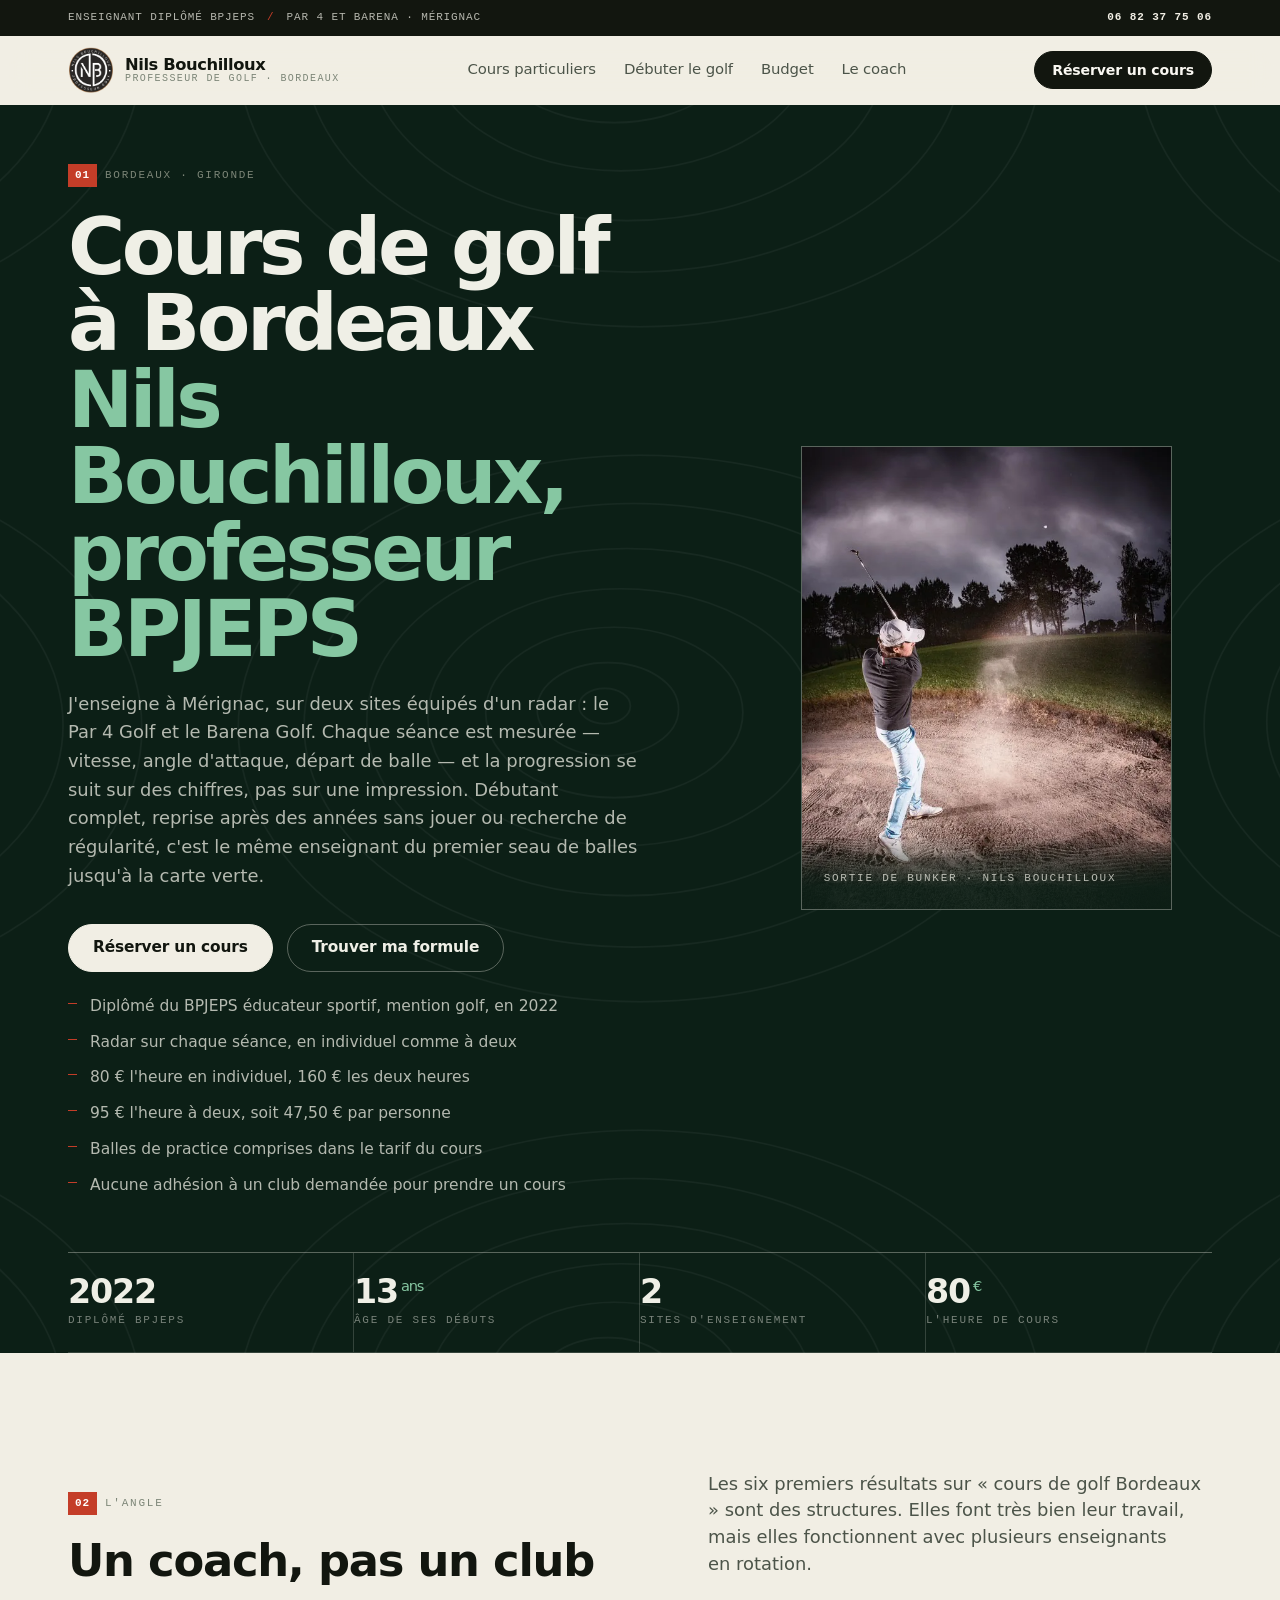
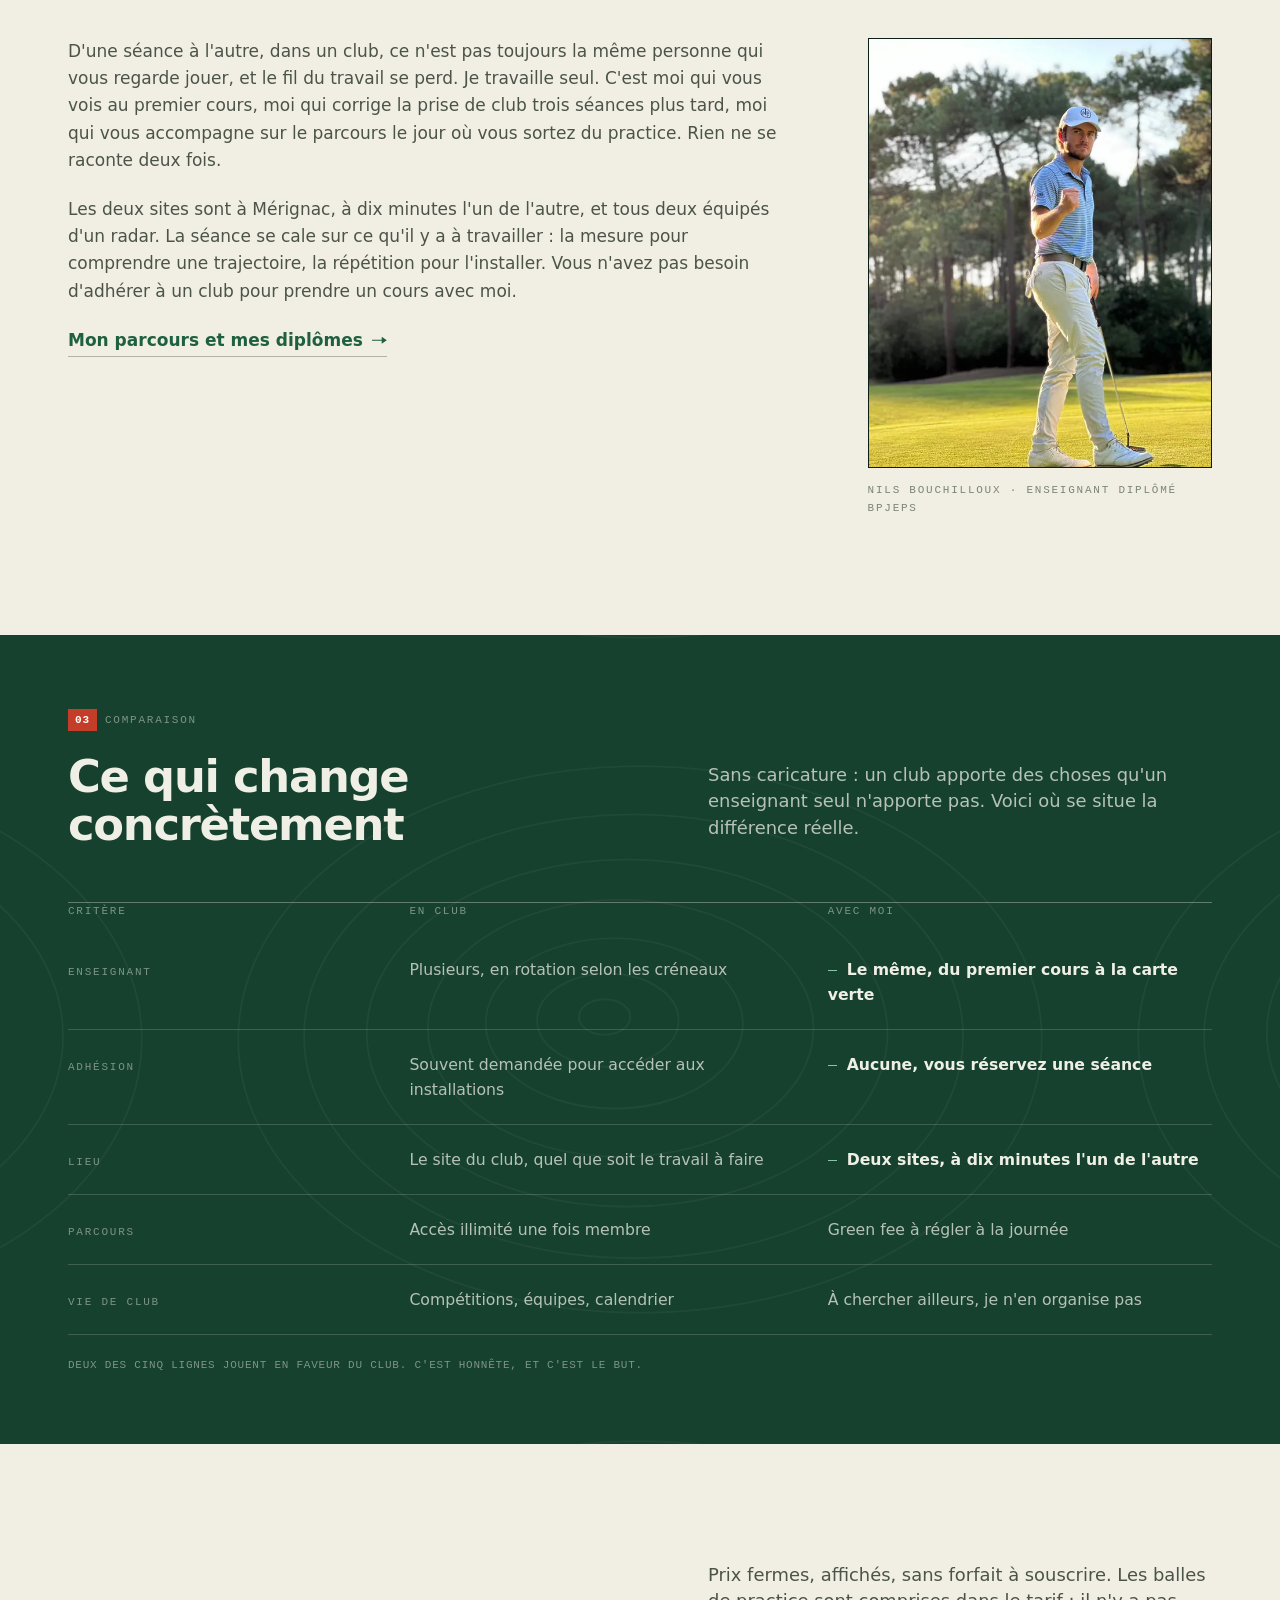
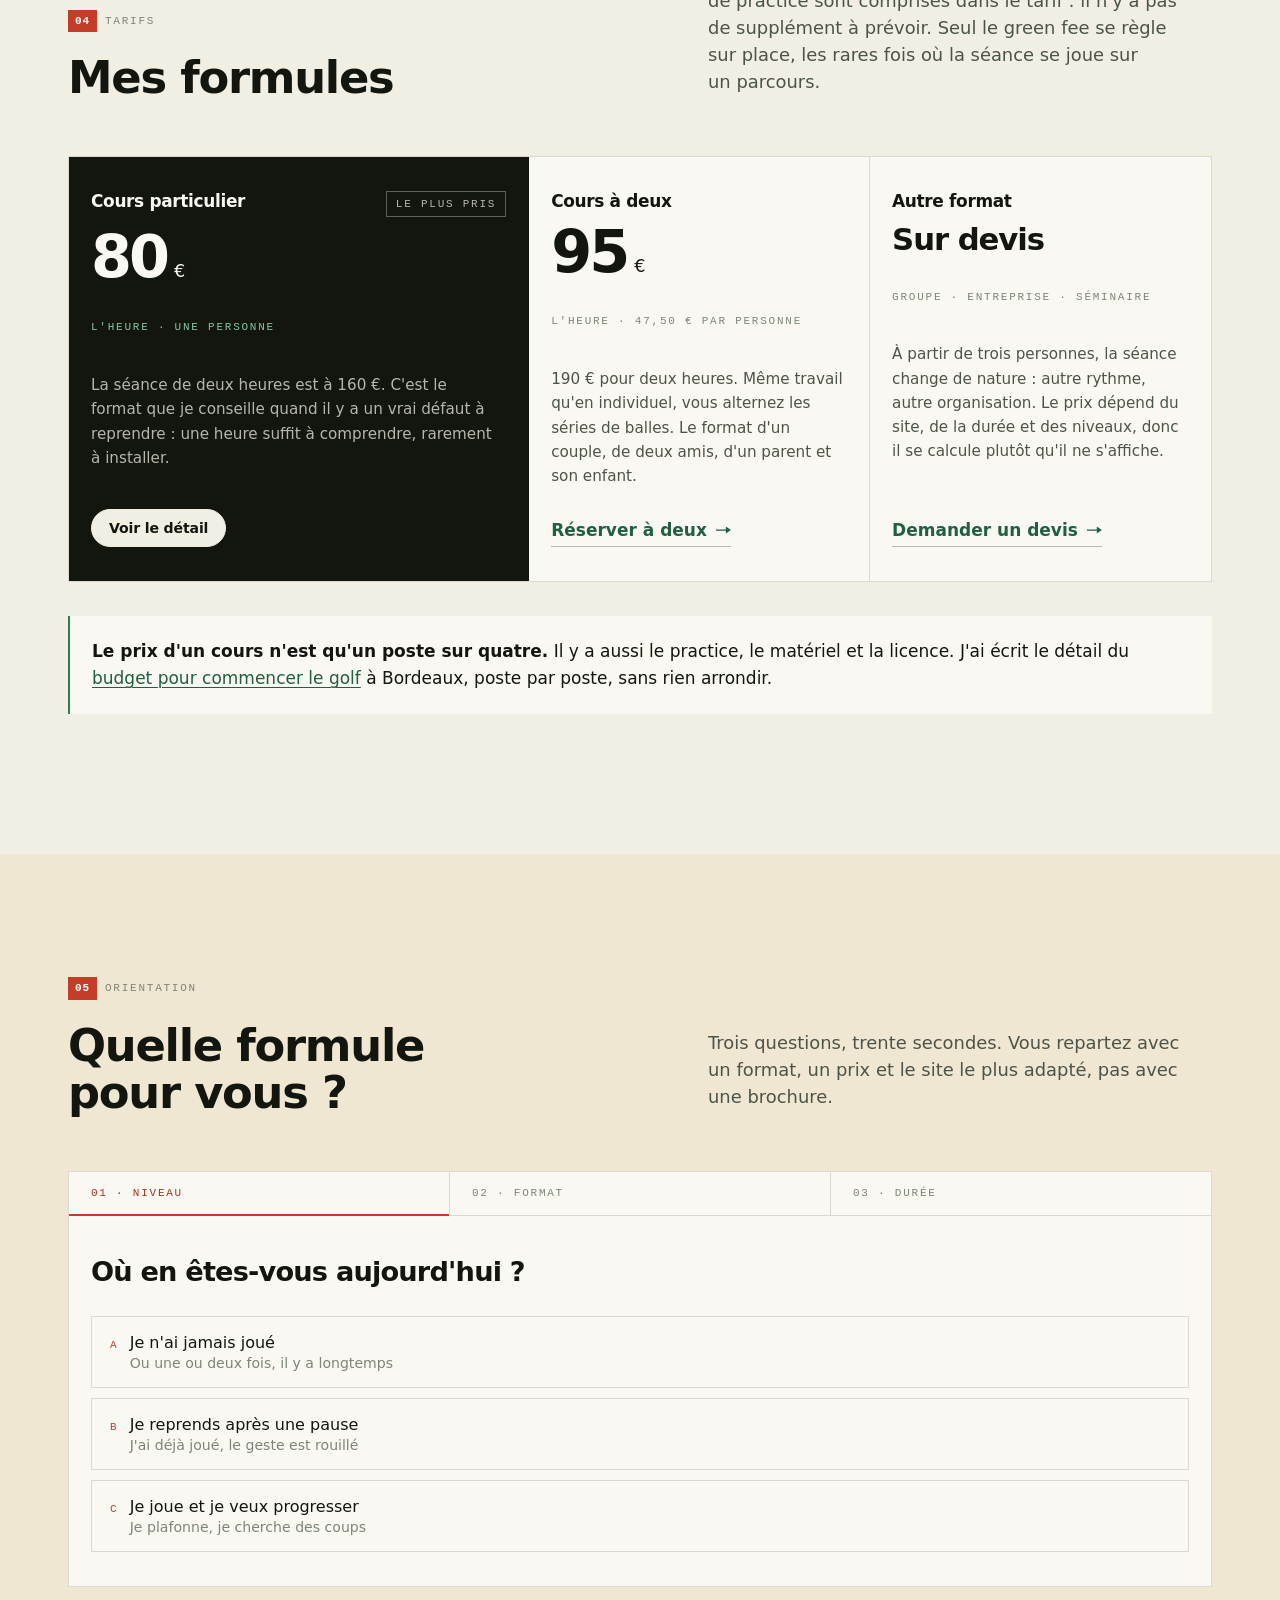
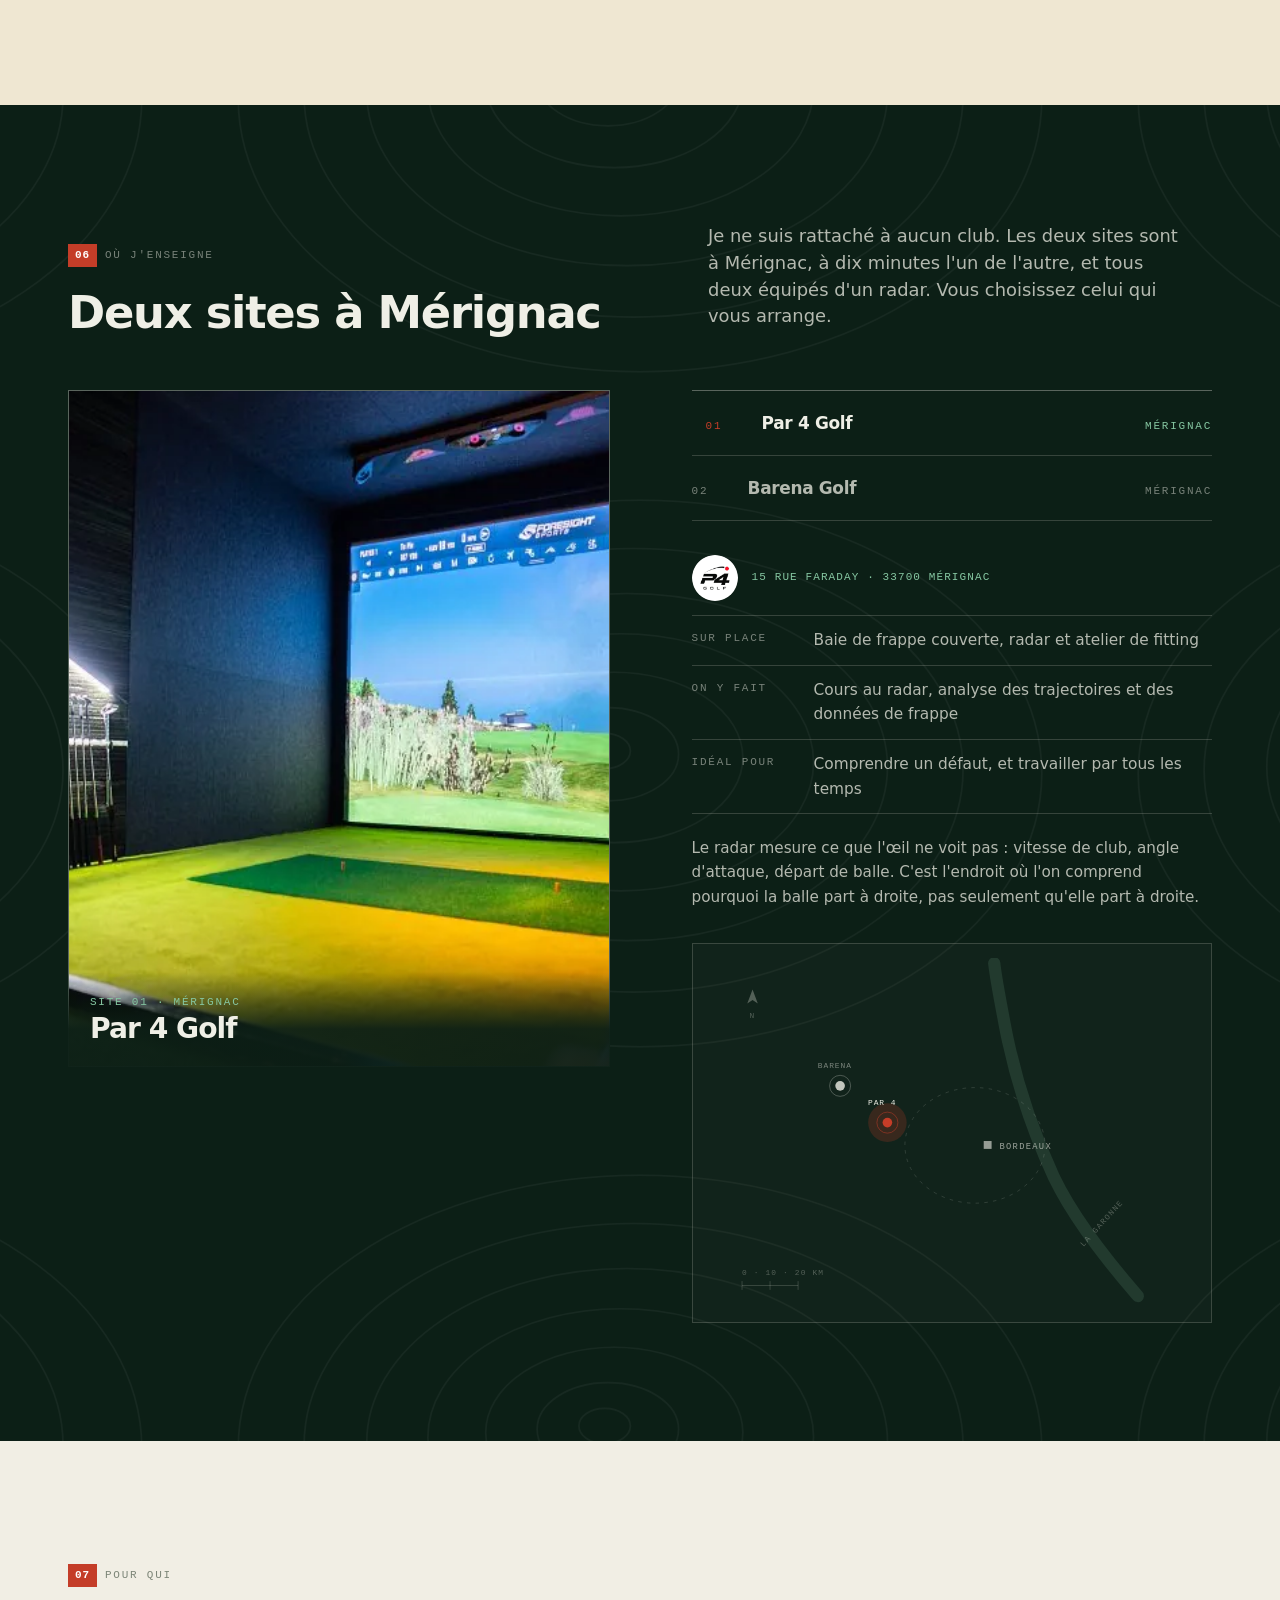
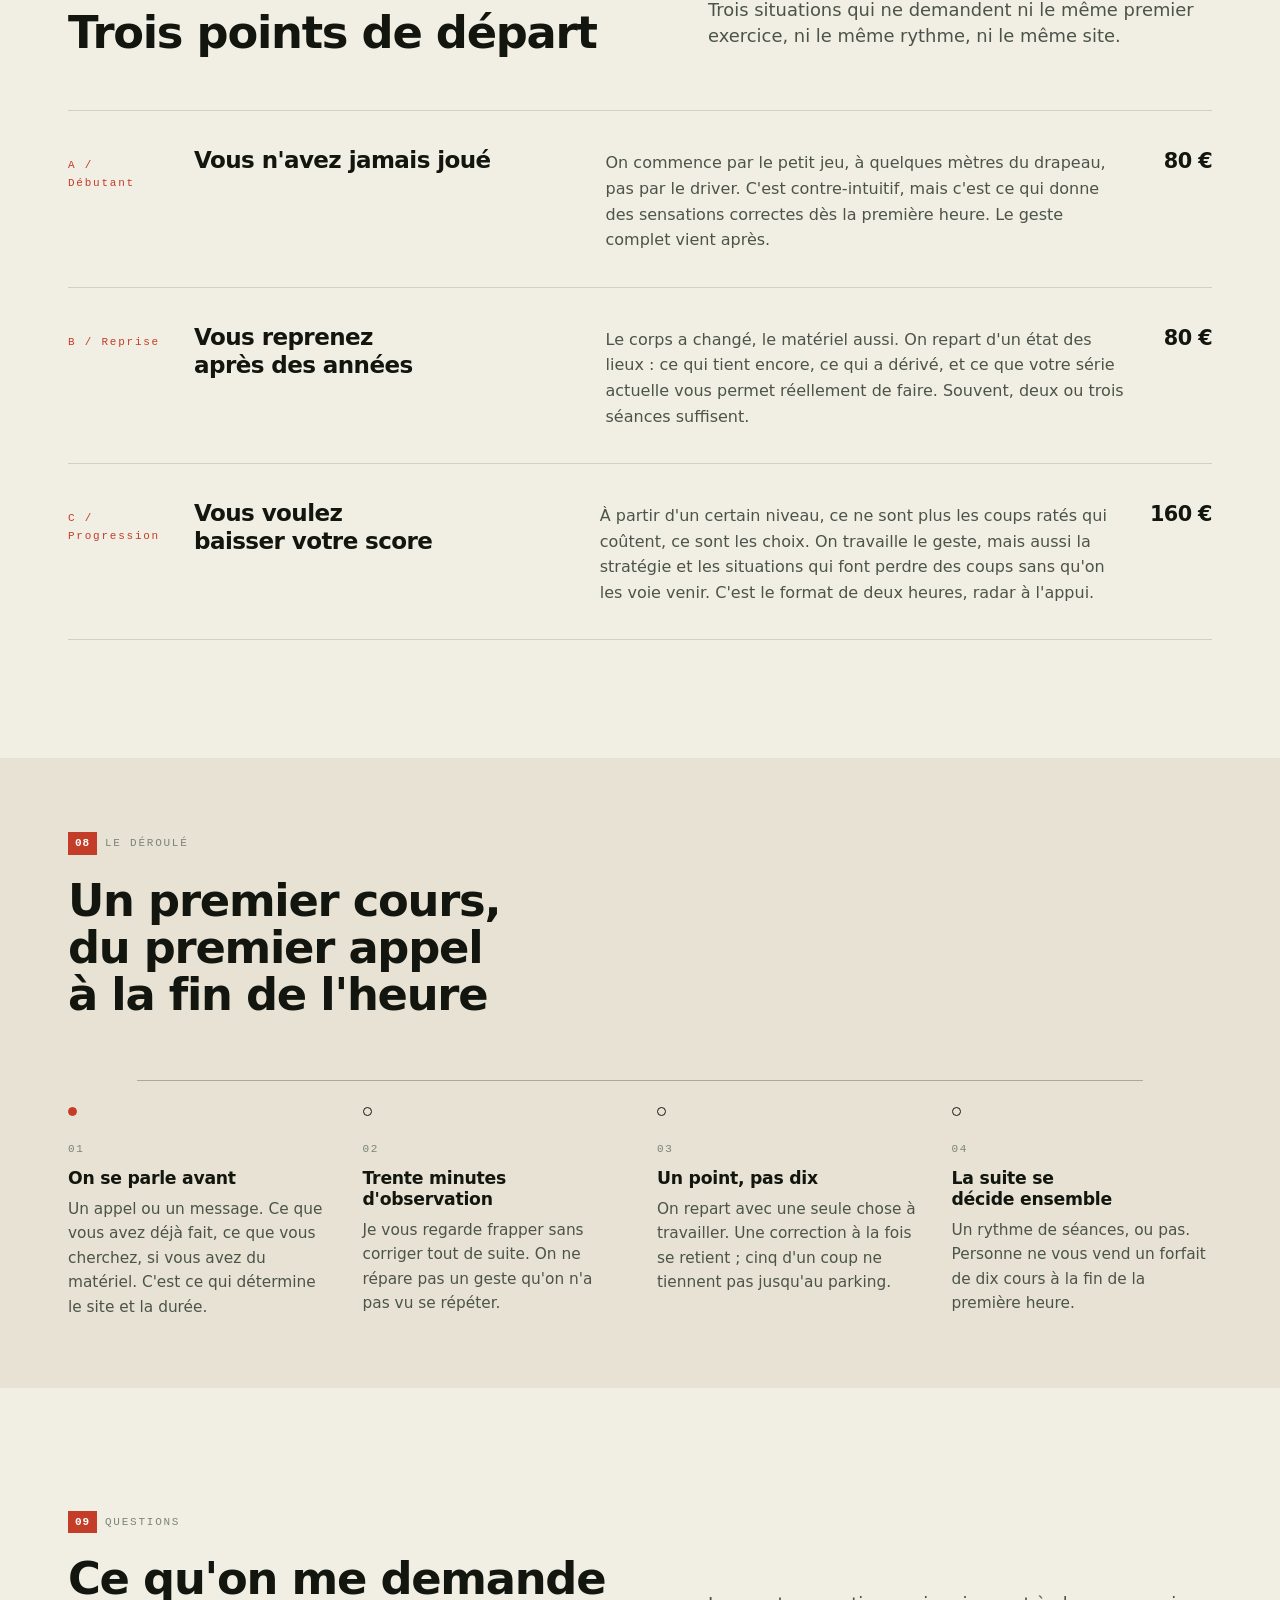
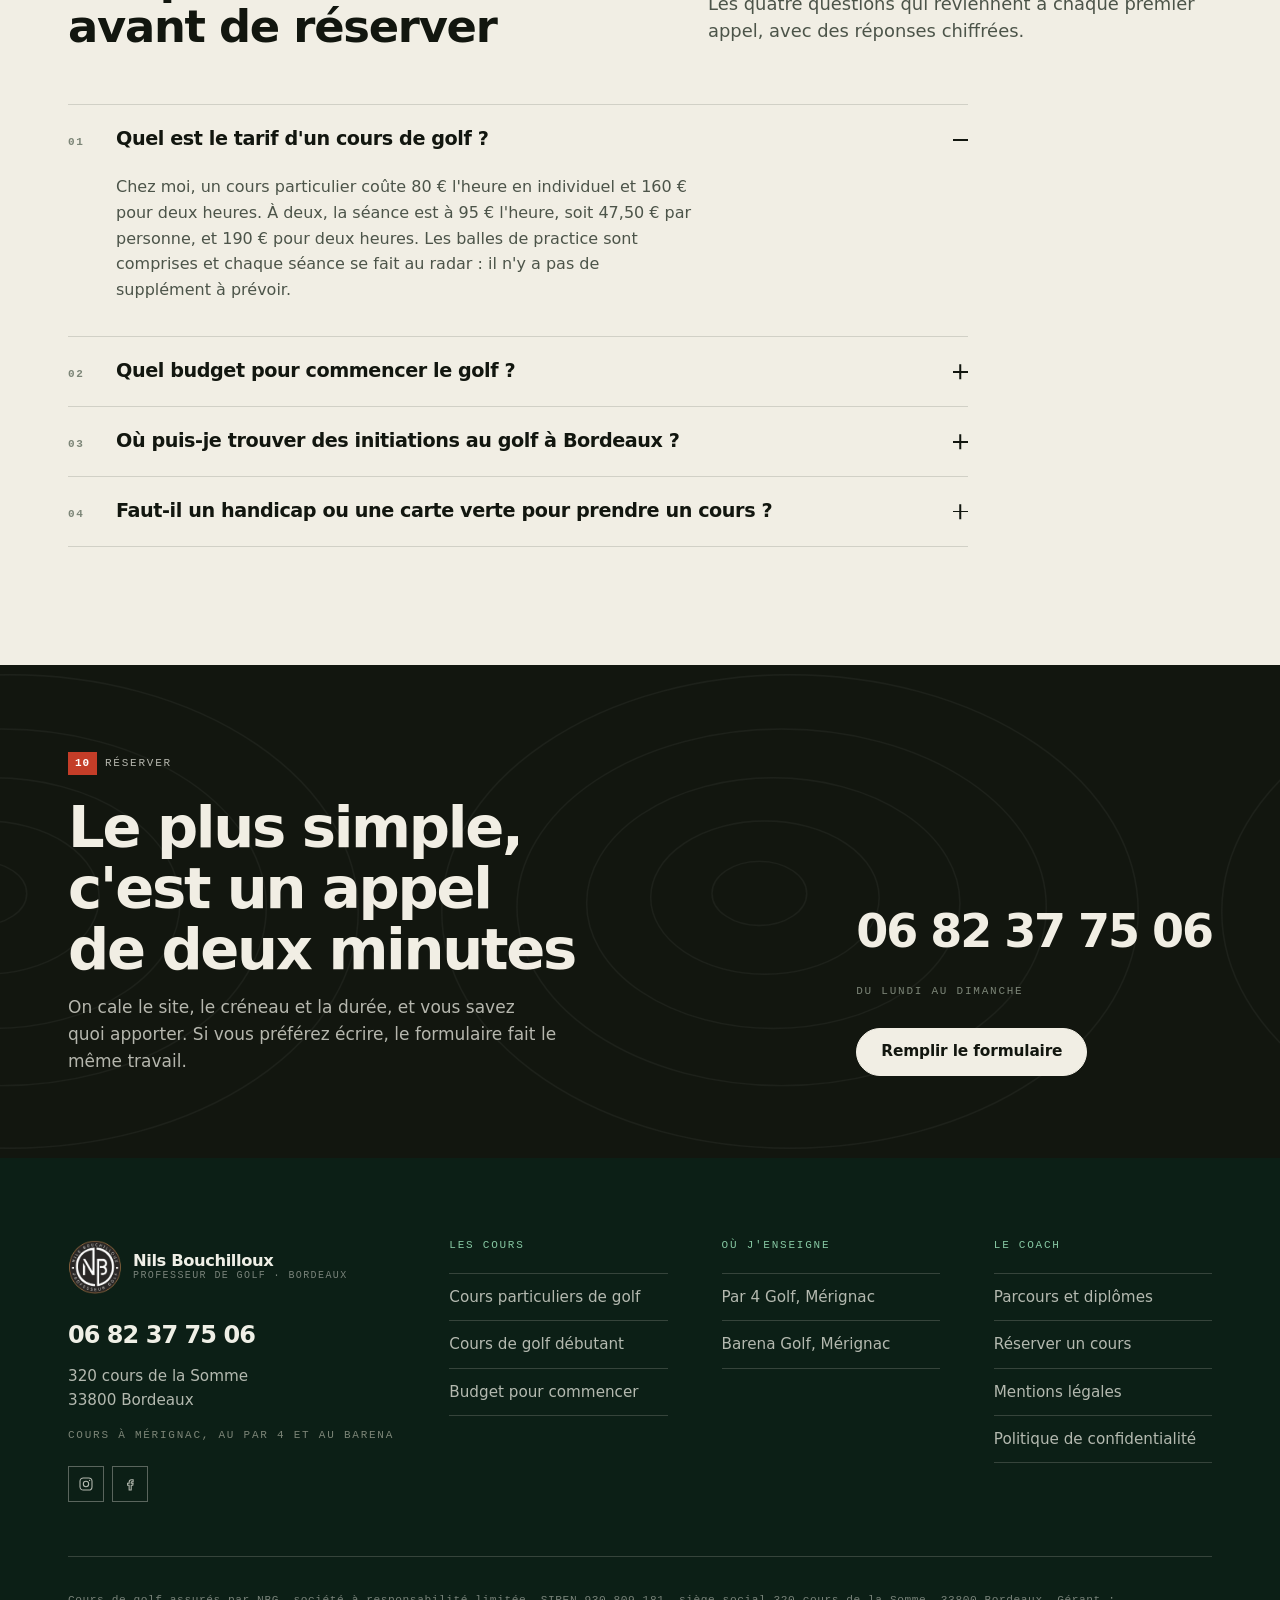
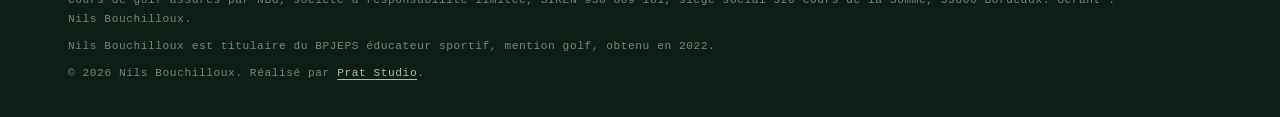
==== commit 97bbb3cd: "Finir le passage à 80 €, photo du Barena et logo du Par 4 Les tarifs restants n'avaient pas été vus " ====
--- a/index.html
+++ b/index.html
@@ -39,7 +39,7 @@
   "description": "Enseignant de golf diplômé BPJEPS à Bordeaux. Cours particuliers au radar, initiation et préparation de la carte verte, au Par 4 Golf et au Barena Golf, à Mérignac.",
   "url": "https://www.nilsbouchilloux.fr/",
   "telephone": "+33682377506",
-  "priceRange": "70€–190€",
+  "priceRange": "80€–190€",
   "currenciesAccepted": "EUR",
   "address": {
     "@type": "PostalAddress",
@@ -234,11 +234,11 @@
           <span class="tech">Âge de ses débuts</span>
         </div>
         <div class="carte-score__case">
-          <span class="carte-score__valeur">4</span>
+          <span class="carte-score__valeur">2</span>
           <span class="tech">Sites d'enseignement</span>
         </div>
         <div class="carte-score__case">
-          <span class="carte-score__valeur">70<sup>€</sup></span>
+          <span class="carte-score__valeur">80<sup>€</sup></span>
           <span class="tech">L'heure de cours</span>
         </div>
       </div>
@@ -331,7 +331,7 @@
         <div class="registre__ligne">
           <span class="registre__critere">Lieu</span>
           <span class="registre__valeur">Le site du club, quel que soit le travail à faire</span>
-          <span class="registre__valeur registre__valeur--fort">Quatre sites, choisis selon la séance</span>
+          <span class="registre__valeur registre__valeur--fort">Deux sites, à dix minutes l'un de l'autre</span>
         </div>
         <div class="registre__ligne">
           <span class="registre__critere">Parcours</span>
@@ -519,7 +519,7 @@
   </section>
 
   <!-- ====================================================================
-       06. Les quatre sites. Chaque lieu a son visuel, une photo quand
+       06. Les deux sites. Chaque lieu a son visuel, une photo quand
        elle existe, un schéma dessiné sinon, sa fiche de données et sa
        position sur le plan. On clique une ligne, tout change ensemble.
        ==================================================================== -->
@@ -554,26 +554,10 @@
           </figure>
 
           <figure class="vue" data-vue="barena" hidden>
-            <div class="vue__cadre">
-              <svg viewBox="0 0 480 700" role="img" aria-labelledby="t-barena">
-                <title id="t-barena">Schéma d'un practice connecté : postes de frappe alignés face à des cibles annulaires étagées, et relevé de données de frappe</title>
-                <g fill="none" stroke="#EFEFE6" stroke-opacity=".16" stroke-width="1">
-                  <ellipse cx="240" cy="300" rx="26" ry="10"/><ellipse cx="240" cy="300" rx="52" ry="20"/>
-                  <ellipse cx="240" cy="216" rx="34" ry="13"/><ellipse cx="240" cy="216" rx="68" ry="26"/>
-                  <ellipse cx="240" cy="146" rx="44" ry="17"/><ellipse cx="240" cy="146" rx="88" ry="34"/>
-                </g>
-                <circle cx="240" cy="300" r="5" fill="#C43D28"/>
-                <g stroke="#EFEFE6" stroke-opacity=".26" stroke-width="1">
-                  <path d="M60 486h360M60 486v34M150 486v34M240 486v34M330 486v34M420 486v34"/>
-                </g>
-                <path d="M240 486C240 420 240 356 240 306" fill="none" stroke="#86C7A2" stroke-opacity=".5" stroke-width="1.3" stroke-dasharray="3 6"/>
-                <rect x="60" y="536" width="164" height="46" fill="none" stroke="#EFEFE6" stroke-opacity=".22"/>
-                <g font-family="ui-monospace, monospace" font-size="10" letter-spacing="1.4" fill="#EFEFE6" fill-opacity=".5">
-                  <text x="70" y="554">VITESSE  98 MPH</text><text x="70" y="572">PORTÉE   142 M</text>
-                  <text x="300" y="310">50 M</text><text x="330" y="222">100 M</text><text x="356" y="152">150 M</text>
-                  <text x="60" y="470">POSTES DE FRAPPE</text>
-                </g>
-              </svg>
+            <div class="vue__cadre vue__cadre--photo">
+              <img src="/assets/img/barena-merignac-practice-connecte.webp"
+                alt="Le practice connecté du Barena à Mérignac à la tombée du jour : deux étages de postes de frappe éclairés, chacun équipé d'un écran de mesure"
+                width="900" height="900" loading="lazy" decoding="async">
             </div>
             <figcaption class="vue__plaque">
               <span class="tech">Site 02 · Mérignac</span>
@@ -599,7 +583,11 @@
 
 
           <div class="fiche-lieu est-active" id="fiche-par4" role="tabpanel" aria-labelledby="onglet-par4" data-fiche="par4">
-            <address class="fiche-lieu__adresse">15 rue Faraday · 33700 Mérignac</address>
+            <div class="fiche-lieu__entete">
+              <img class="fiche-lieu__logo" src="/assets/img/logo-par4-golf.webp"
+                alt="Logo du Par 4 Golf" width="320" height="320" loading="lazy" decoding="async">
+              <address class="fiche-lieu__adresse">15 rue Faraday · 33700 Mérignac</address>
+            </div>
             <ul class="fiche-lieu__liste">
               <li><span class="tech">Sur place</span><span>Baie de frappe couverte, radar et atelier de fitting</span></li>
               <li><span class="tech">On y fait</span><span>Cours au radar, analyse des trajectoires et des données de frappe</span></li>
@@ -804,12 +792,11 @@
             <div class="question__interieur">
               <div class="question__reponse">
                 <p>
-                  À Bordeaux, un cours particulier de golf se situe entre 70 € et
-                  190 € selon la durée et le nombre de participants. Chez moi :
-                  80 € l'heure en individuel et 160 € pour deux heures ; à deux,
-                  95 € l'heure et 190 € pour deux heures, soit 47,50 € par
-                  personne. Les balles de practice sont comprises, et chaque
-                  séance se fait au radar.
+                  Chez moi, un cours particulier coûte 80 € l'heure en individuel
+                  et 160 € pour deux heures. À deux, la séance est à 95 € l'heure,
+                  soit 47,50 € par personne, et 190 € pour deux heures. Les balles
+                  de practice sont comprises et chaque séance se fait au radar :
+                  il n'y a pas de supplément à prévoir.
                 </p>
               </div>
             </div>
--- a/assets/css/style.css
+++ b/assets/css/style.css
@@ -798,6 +798,13 @@
 .fiche-lieu { display: none; }
 .fiche-lieu.est-active { display: block; animation: apparition 380ms cubic-bezier(0.32, 0.72, 0, 1); }
 @keyframes apparition { from { opacity: 0; transform: translateY(8px); } to { opacity: 1; transform: none; } }
+/* Le logo du lieu, quand il en existe un. Petit et posé à côté de
+   l'adresse : c'est une marque de reconnaissance, pas une enseigne. Le
+   disque blanc du logo tranche sur le fond nuit, on lui laisse sa forme. */
+.fiche-lieu__entete { display: flex; align-items: center; gap: 14px; margin-bottom: var(--e3); }
+.fiche-lieu__logo { width: 46px; height: 46px; flex: none; border-radius: var(--r-pill); }
+.fiche-lieu__entete .fiche-lieu__adresse { margin: 0; }
+
 .fiche-lieu__adresse {
   font-family: var(--mono); font-size: var(--t-label); letter-spacing: 0.1em;
   text-transform: uppercase; color: var(--vert-clair); font-style: normal;
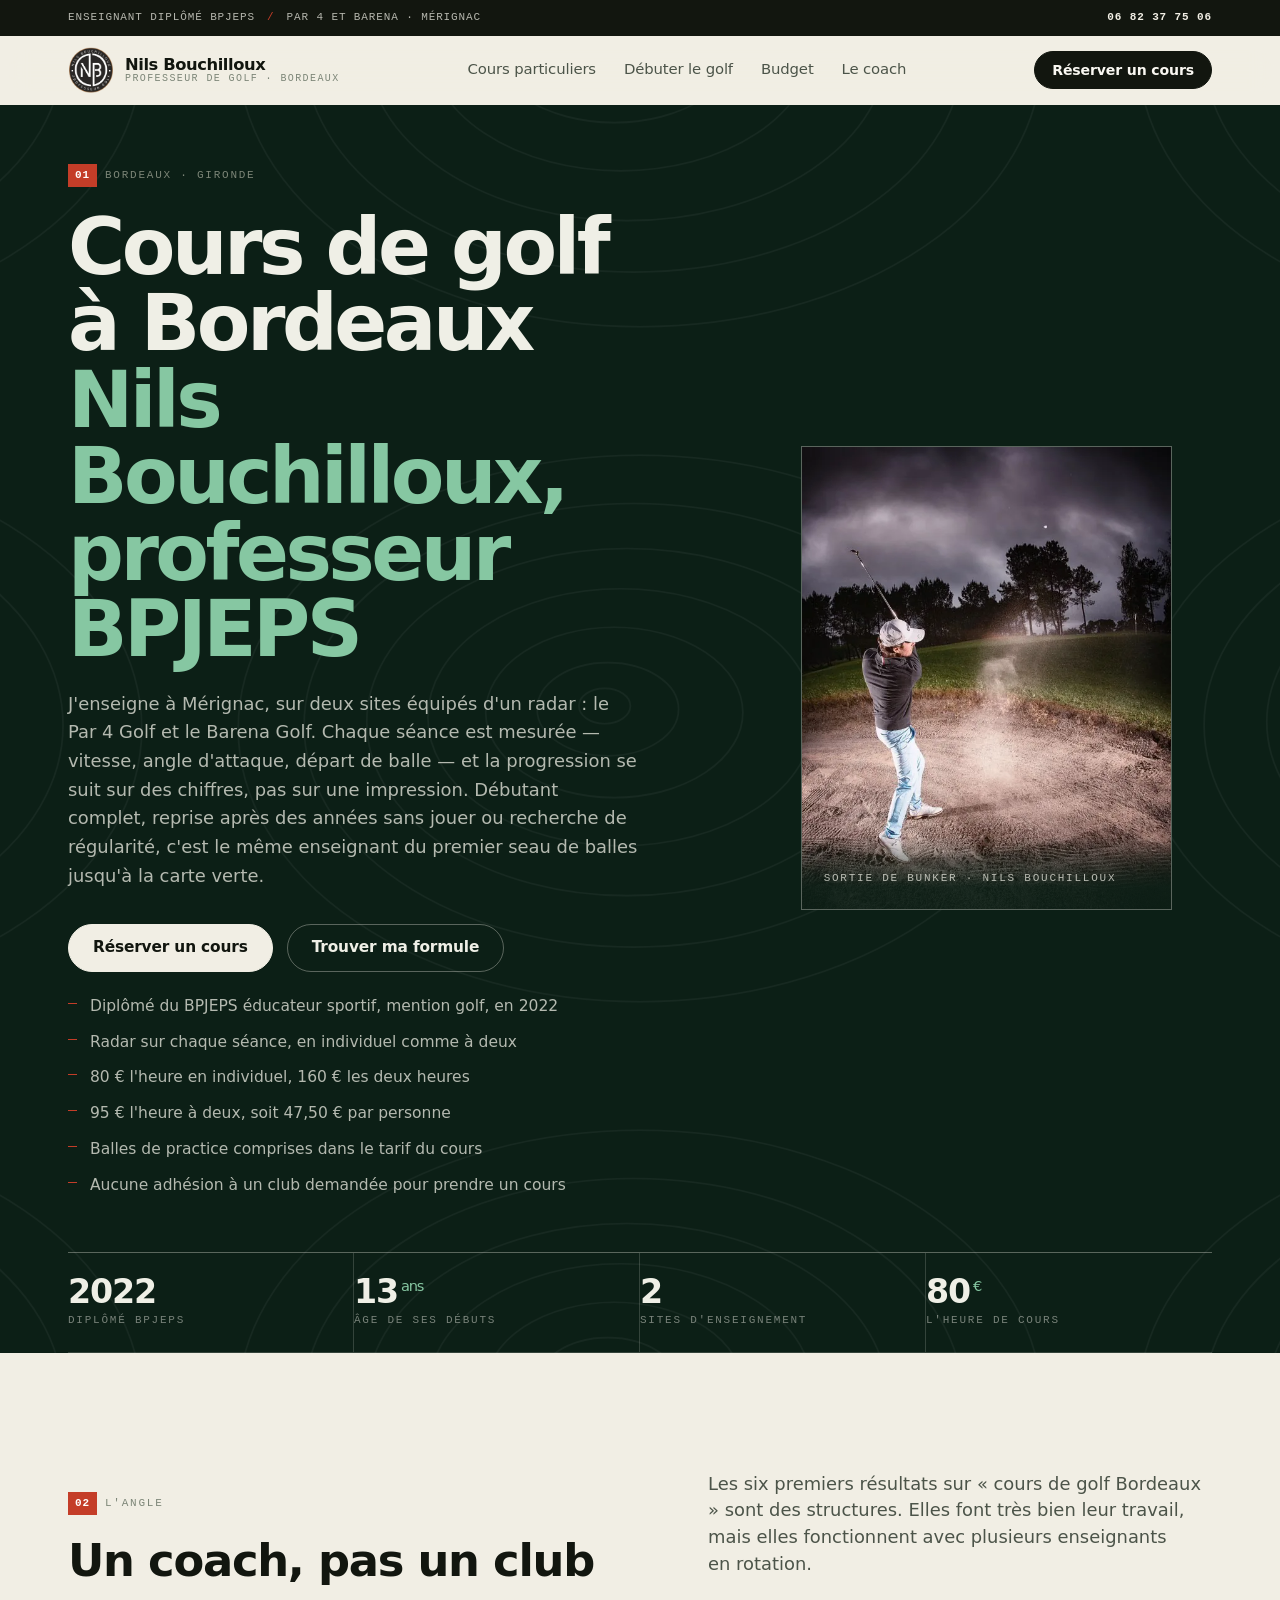
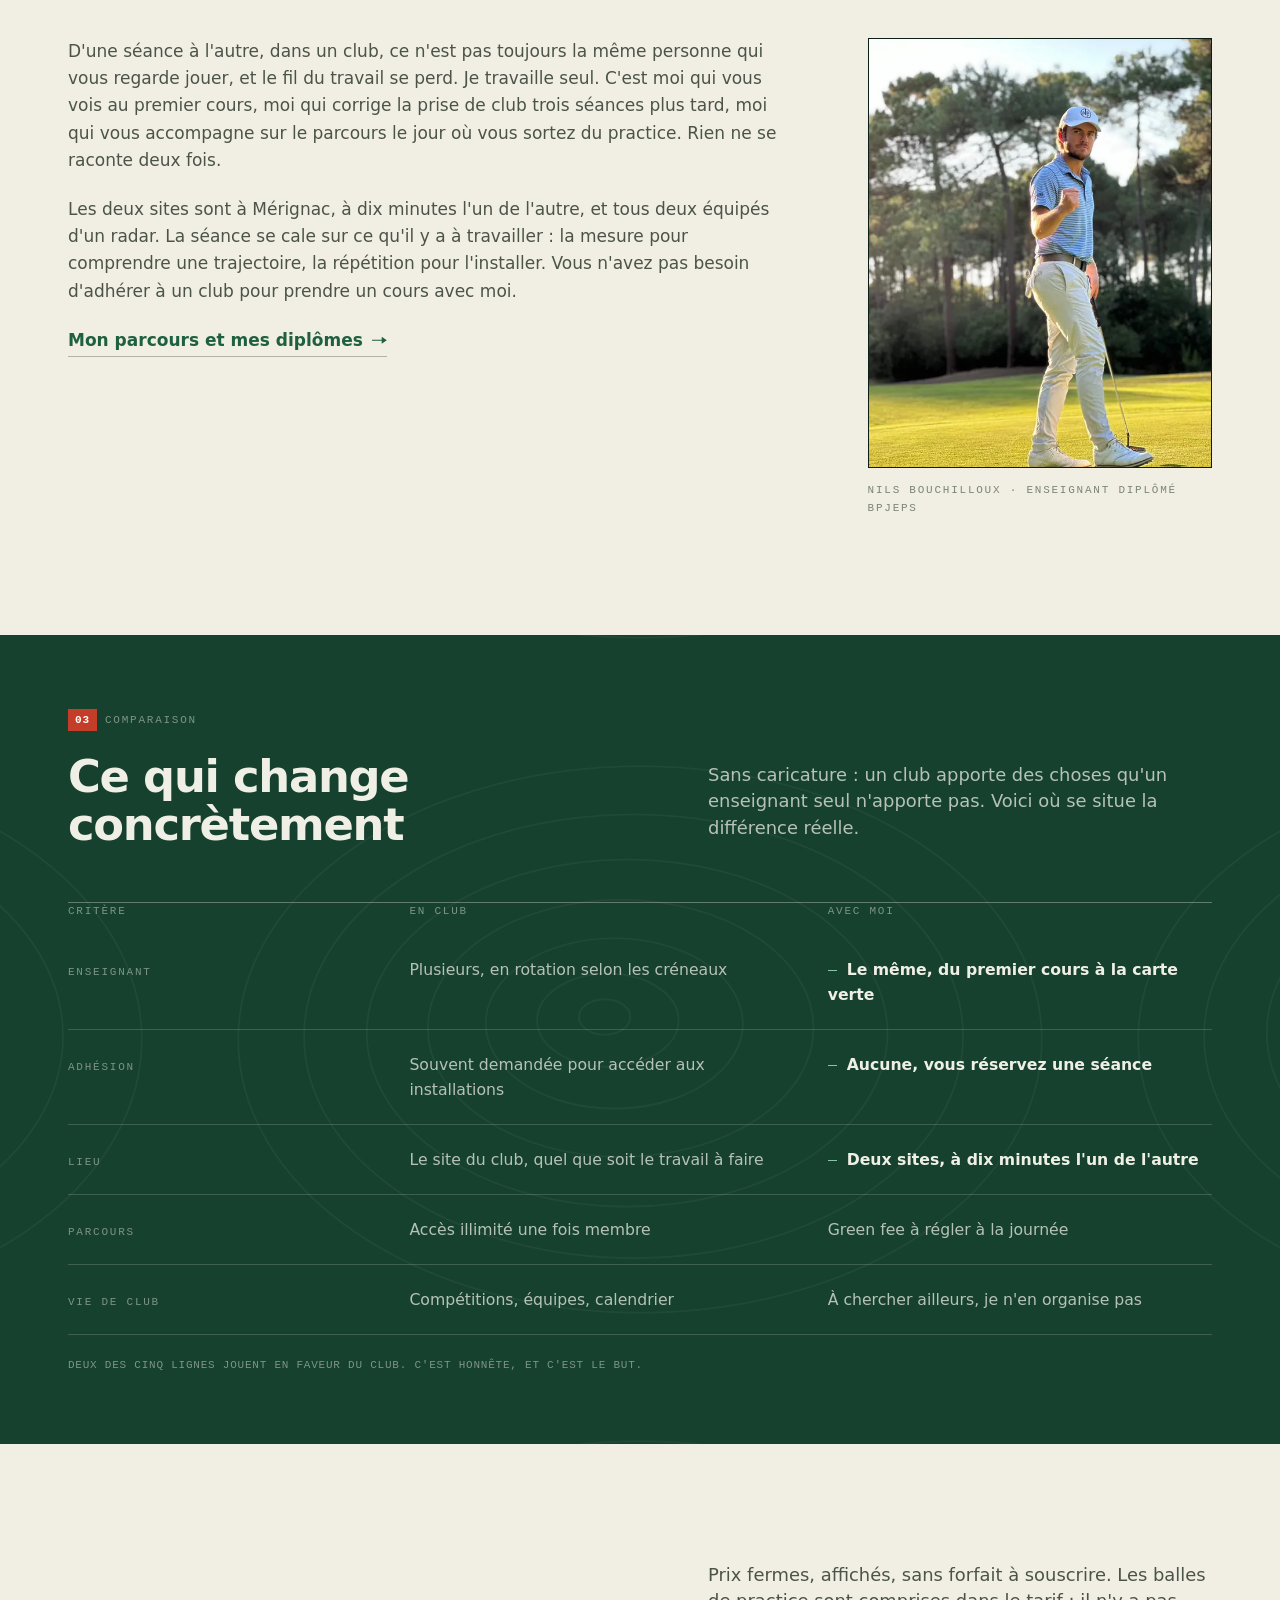
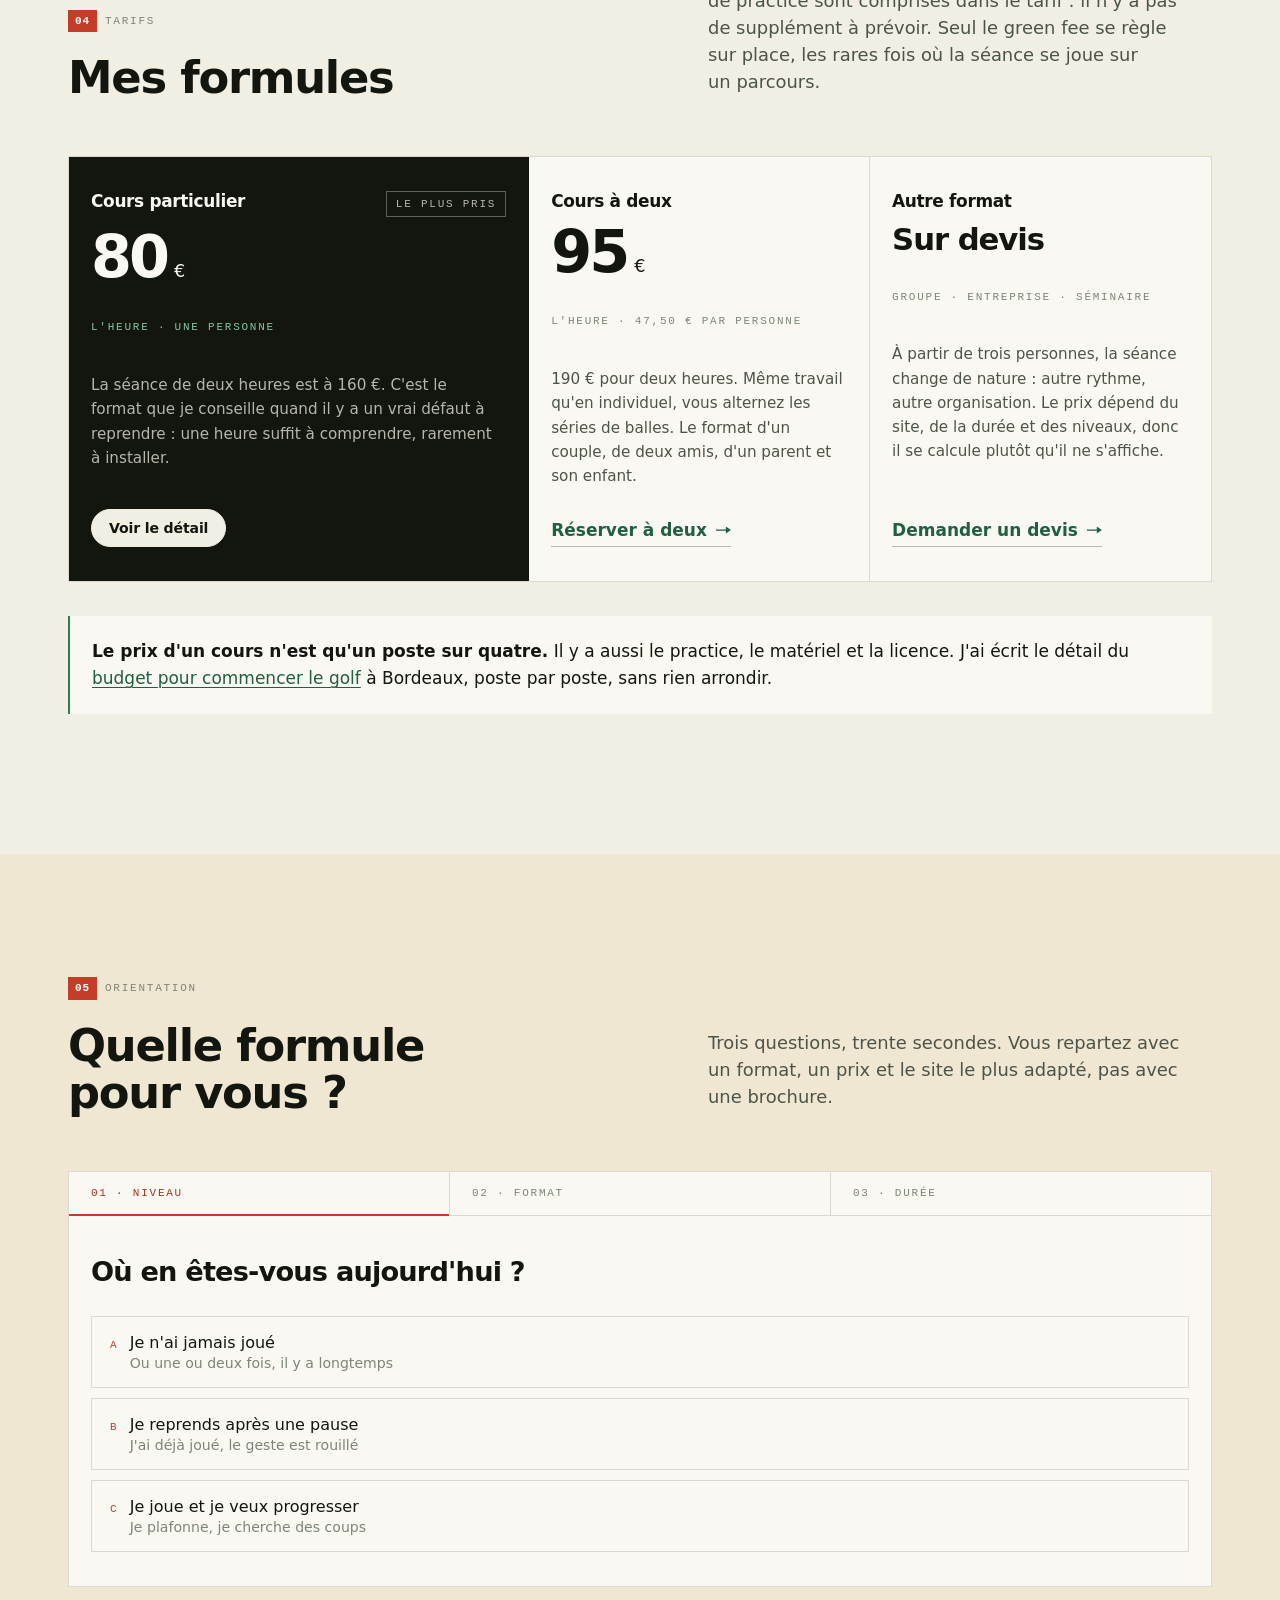
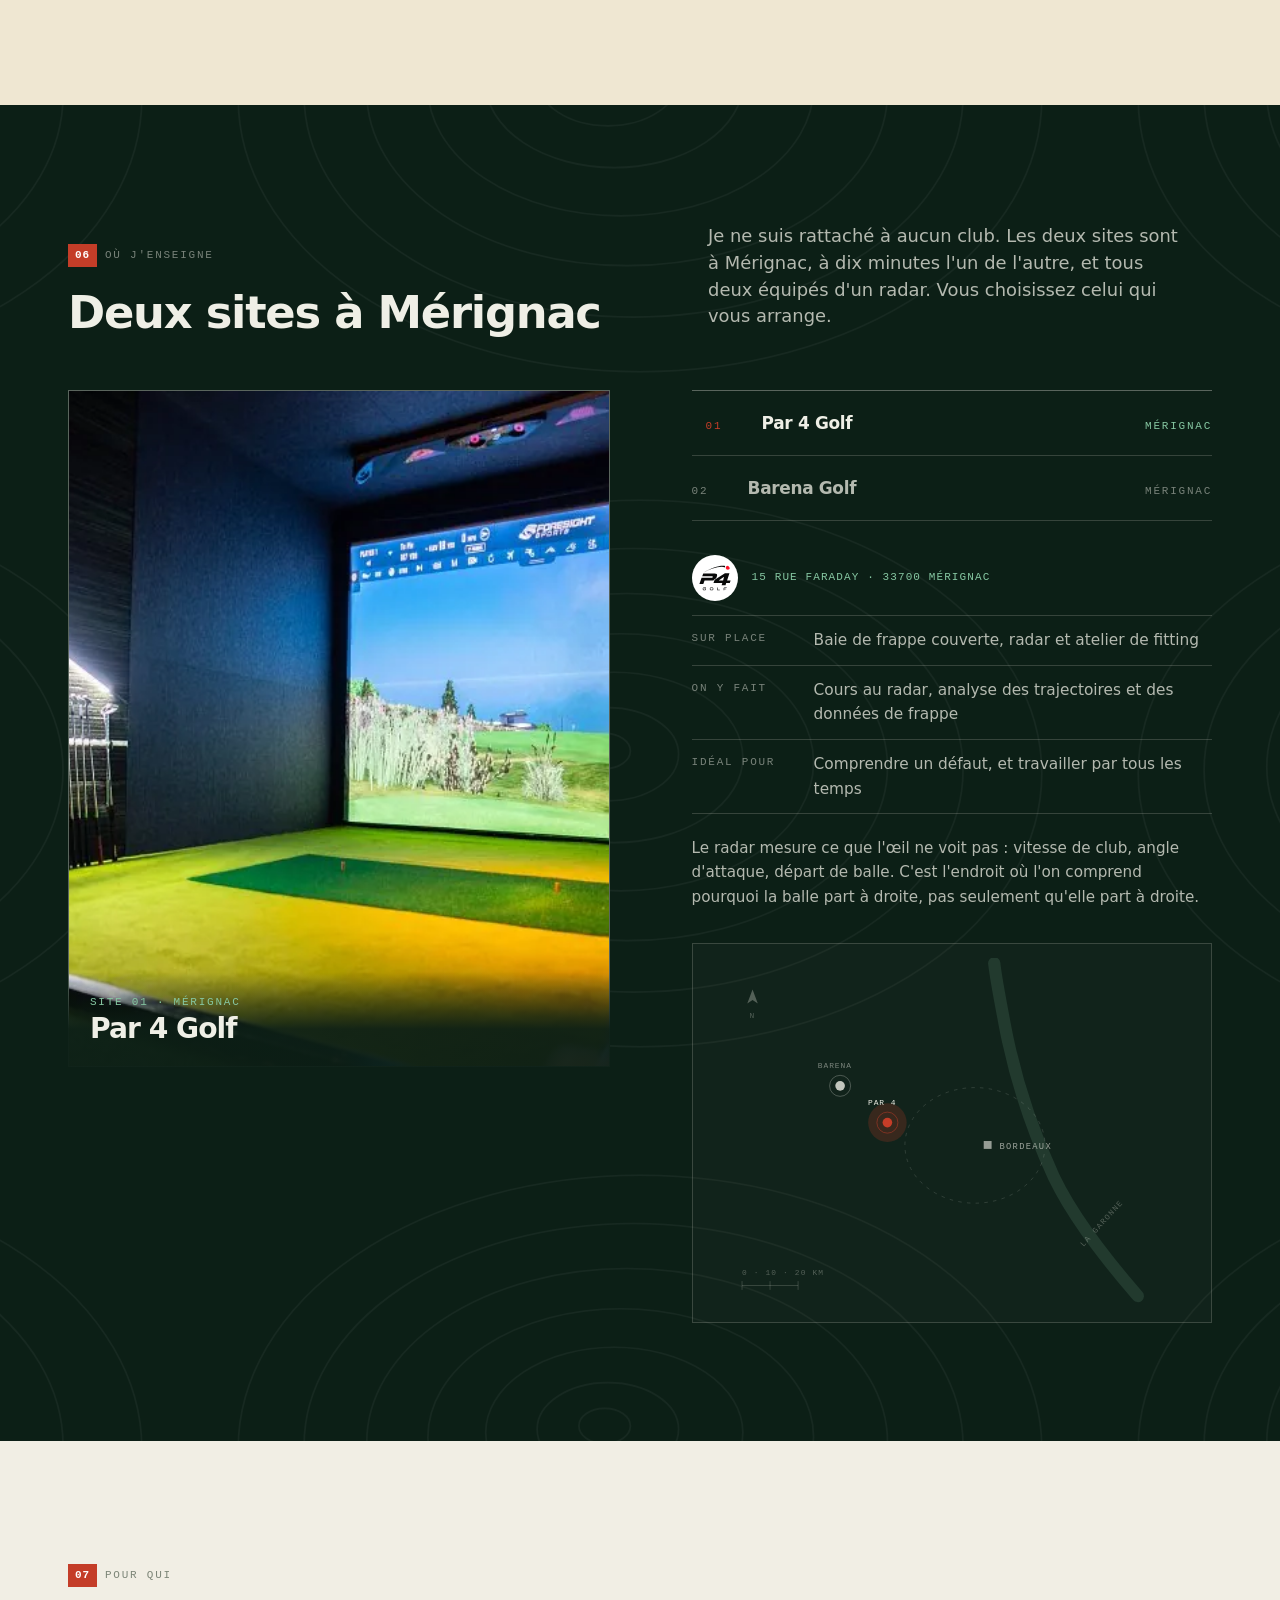
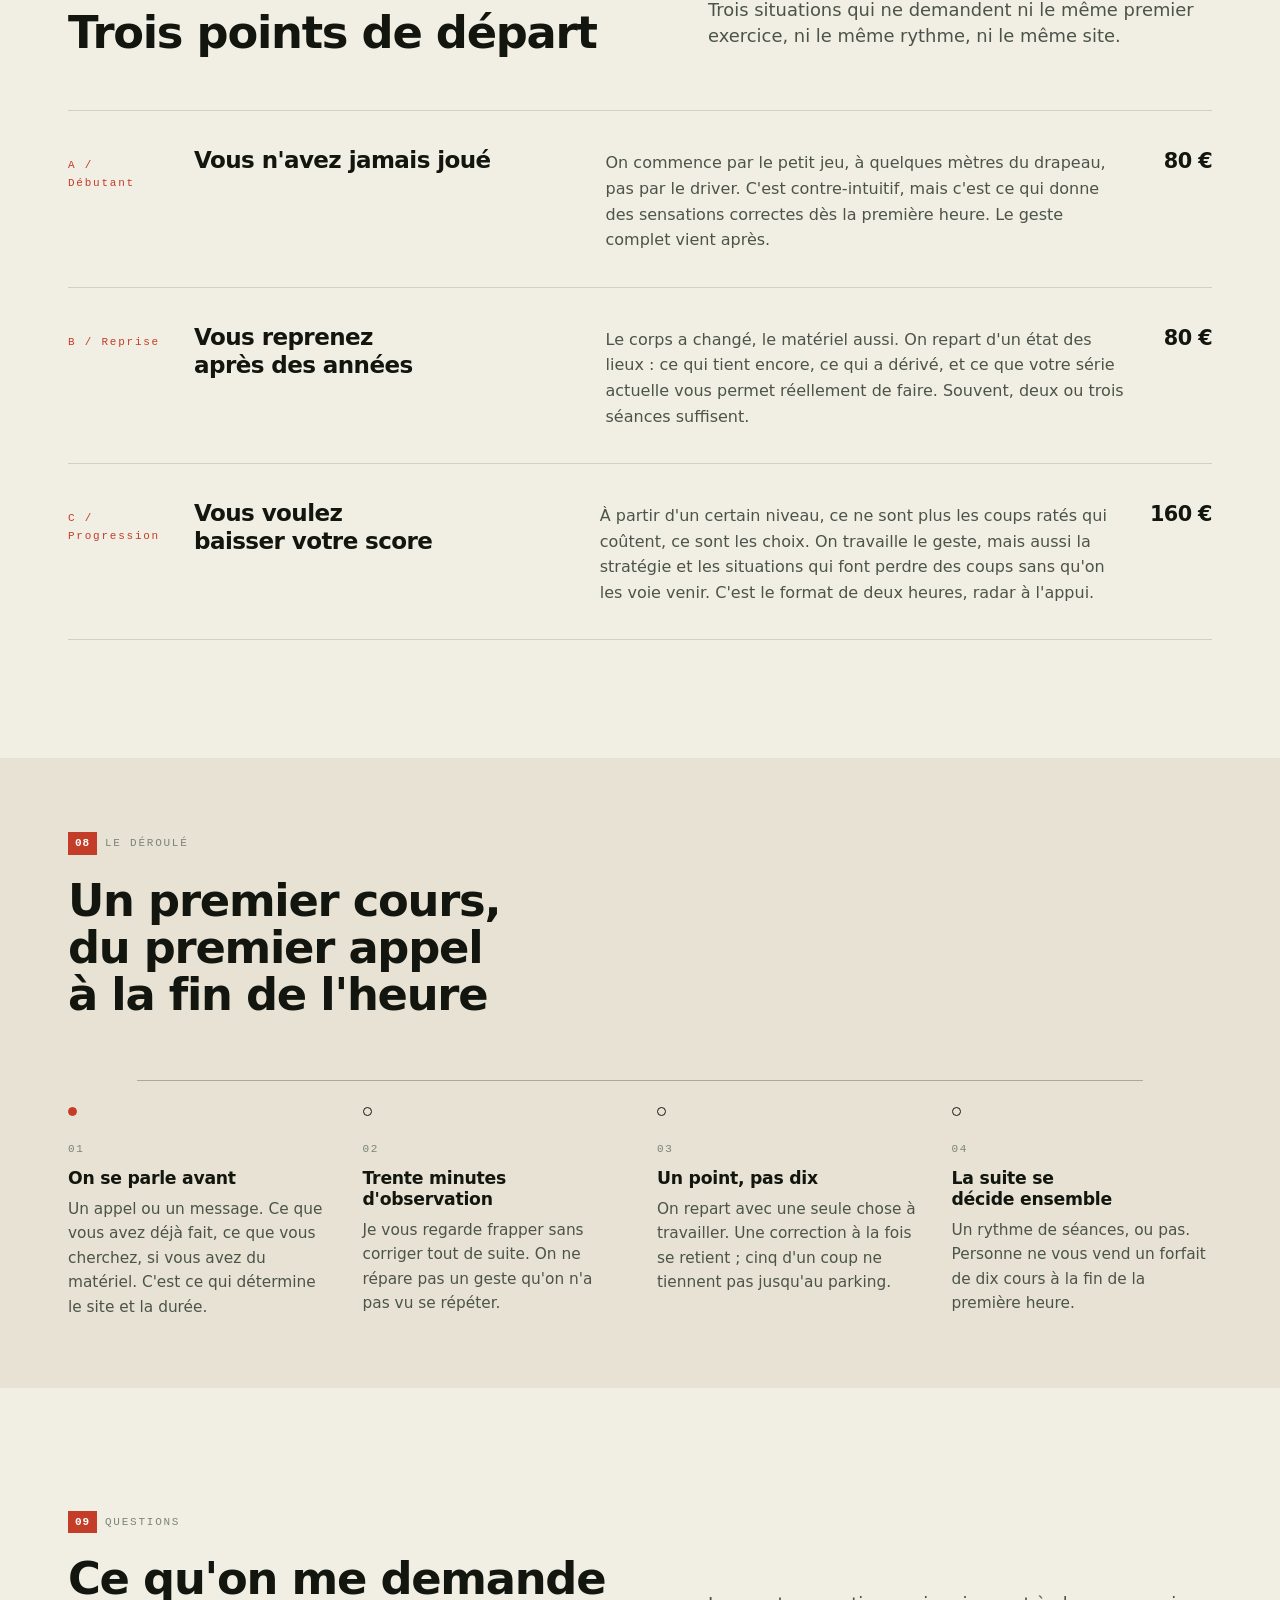
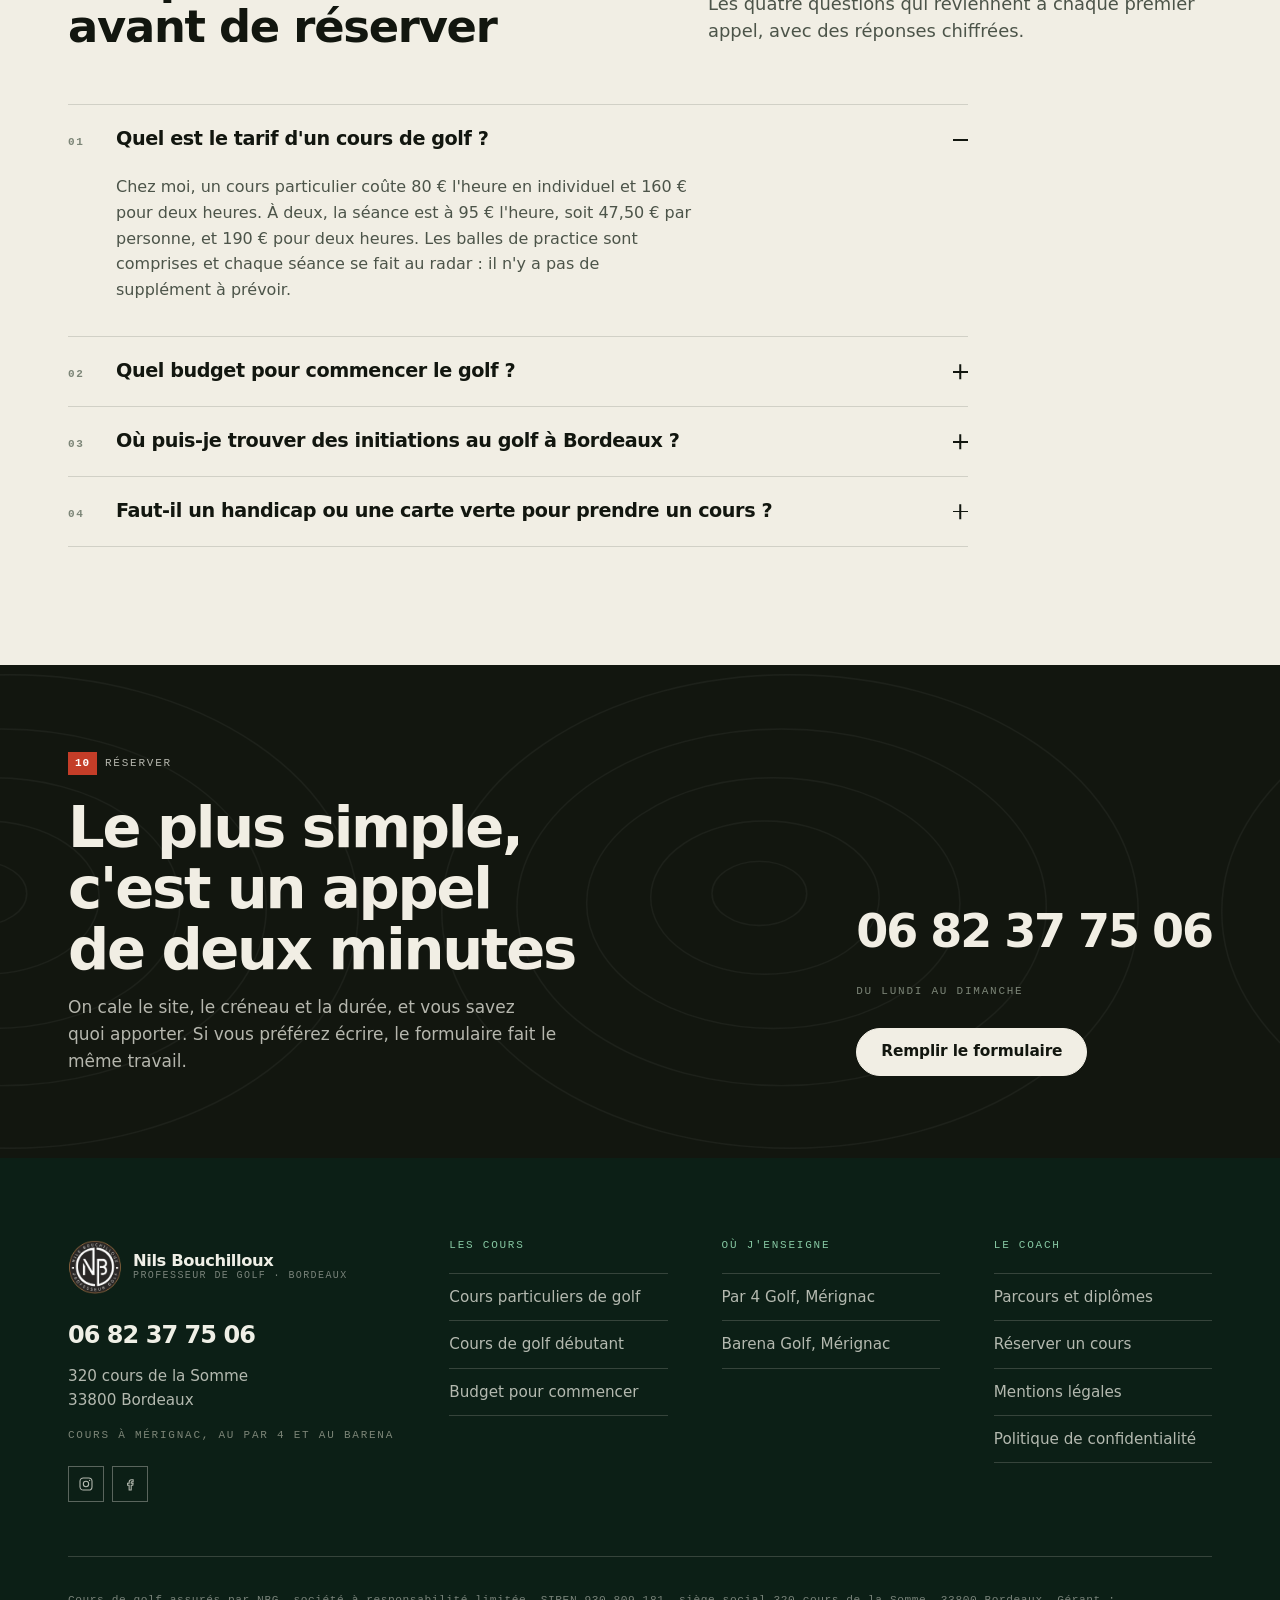
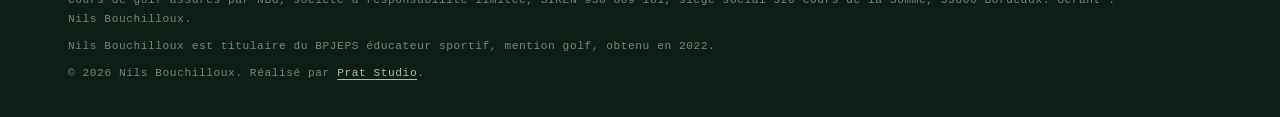
==== commit f621803e: "Remplacer les logos par les SVG officiels des deux golfs Les deux URL fournies étaient des vignettes" ====
--- a/index.html
+++ b/index.html
@@ -584,8 +584,8 @@
 
           <div class="fiche-lieu est-active" id="fiche-par4" role="tabpanel" aria-labelledby="onglet-par4" data-fiche="par4">
             <div class="fiche-lieu__entete">
-              <img class="fiche-lieu__logo" src="/assets/img/logo-par4-golf.webp"
-                alt="Logo du Par 4 Golf" width="320" height="320" loading="lazy" decoding="async">
+              <img class="fiche-lieu__logo fiche-lieu__logo--disque" src="/assets/img/logo-par4-golf.svg"
+                alt="Logo du Par 4 Golf" width="900" height="900" loading="lazy" decoding="async">
               <address class="fiche-lieu__adresse">15 rue Faraday · 33700 Mérignac</address>
             </div>
             <ul class="fiche-lieu__liste">
@@ -601,7 +601,11 @@
           </div>
 
           <div class="fiche-lieu" id="fiche-barena" role="tabpanel" aria-labelledby="onglet-barena" data-fiche="barena" hidden>
-            <address class="fiche-lieu__adresse">107 avenue Marcel Dassault · 33700 Mérignac</address>
+            <div class="fiche-lieu__entete">
+              <img class="fiche-lieu__logo" src="/assets/img/logo-barena-golf.svg"
+                alt="Logo du Barena Golf" width="200" height="200" loading="lazy" decoding="async">
+              <address class="fiche-lieu__adresse">107 avenue Marcel Dassault · 33700 Mérignac</address>
+            </div>
             <ul class="fiche-lieu__liste">
               <li><span class="tech">Sur place</span><span>Practice connecté, balles à puce et cibles chiffrées</span></li>
               <li><span class="tech">On y fait</span><span>Séances de frappe avec relevé de distance et de précision</span></li>
--- a/assets/css/style.css
+++ b/assets/css/style.css
@@ -798,11 +798,16 @@
 .fiche-lieu { display: none; }
 .fiche-lieu.est-active { display: block; animation: apparition 380ms cubic-bezier(0.32, 0.72, 0, 1); }
 @keyframes apparition { from { opacity: 0; transform: translateY(8px); } to { opacity: 1; transform: none; } }
-/* Le logo du lieu, quand il en existe un. Petit et posé à côté de
-   l'adresse : c'est une marque de reconnaissance, pas une enseigne. Le
-   disque blanc du logo tranche sur le fond nuit, on lui laisse sa forme. */
+/* Le logo du lieu, posé à côté de l'adresse : une marque de
+   reconnaissance, pas une enseigne. Les deux sont des SVG officiels, donc
+   nets à n'importe quelle densité d'écran pour trois kilo-octets.
+
+   Le Barena porte son propre fond vert et se suffit à lui-même. La marque
+   du Par 4 est noire : sur le fond nuit de la section, elle disparaîtrait.
+   On lui rend le disque blanc sous lequel elle est partout ailleurs. */
 .fiche-lieu__entete { display: flex; align-items: center; gap: 14px; margin-bottom: var(--e3); }
 .fiche-lieu__logo { width: 46px; height: 46px; flex: none; border-radius: var(--r-pill); }
+.fiche-lieu__logo--disque { background: #fff; padding: 5px; }
 .fiche-lieu__entete .fiche-lieu__adresse { margin: 0; }
 
 .fiche-lieu__adresse {
